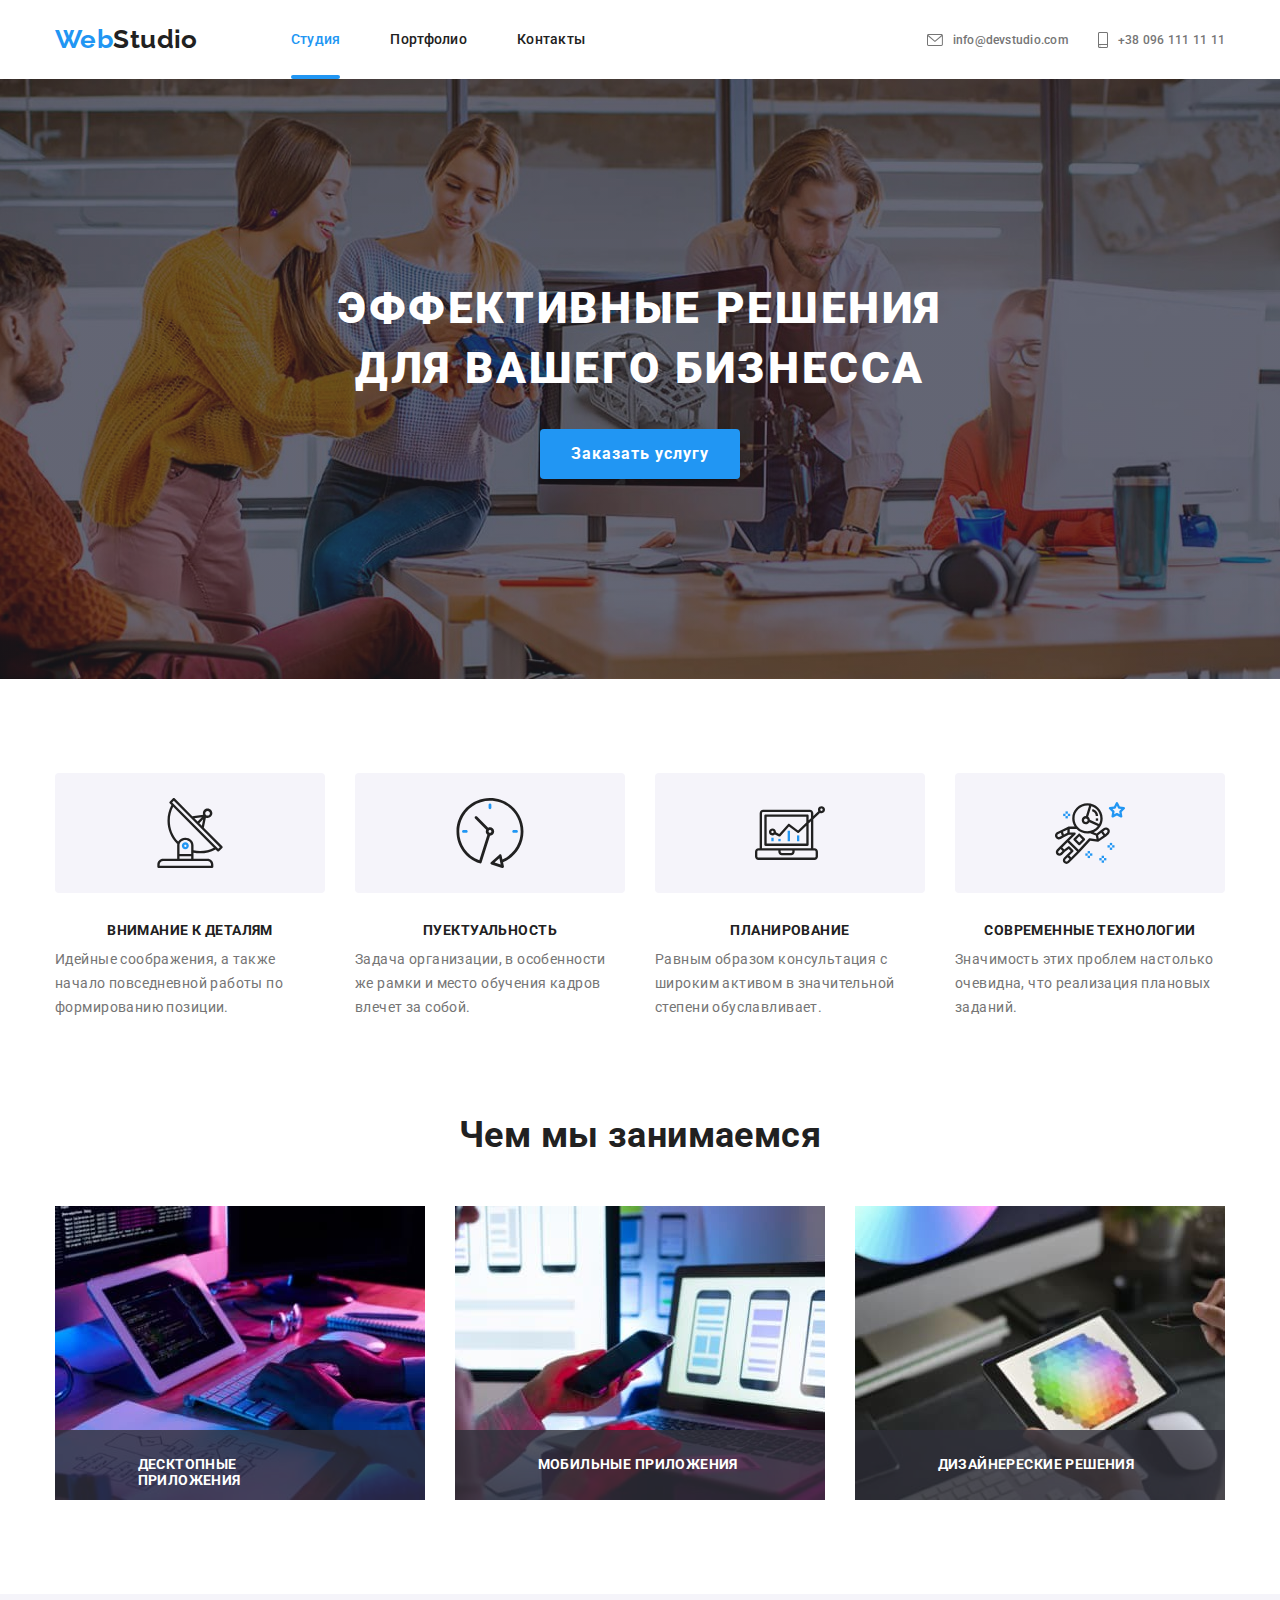
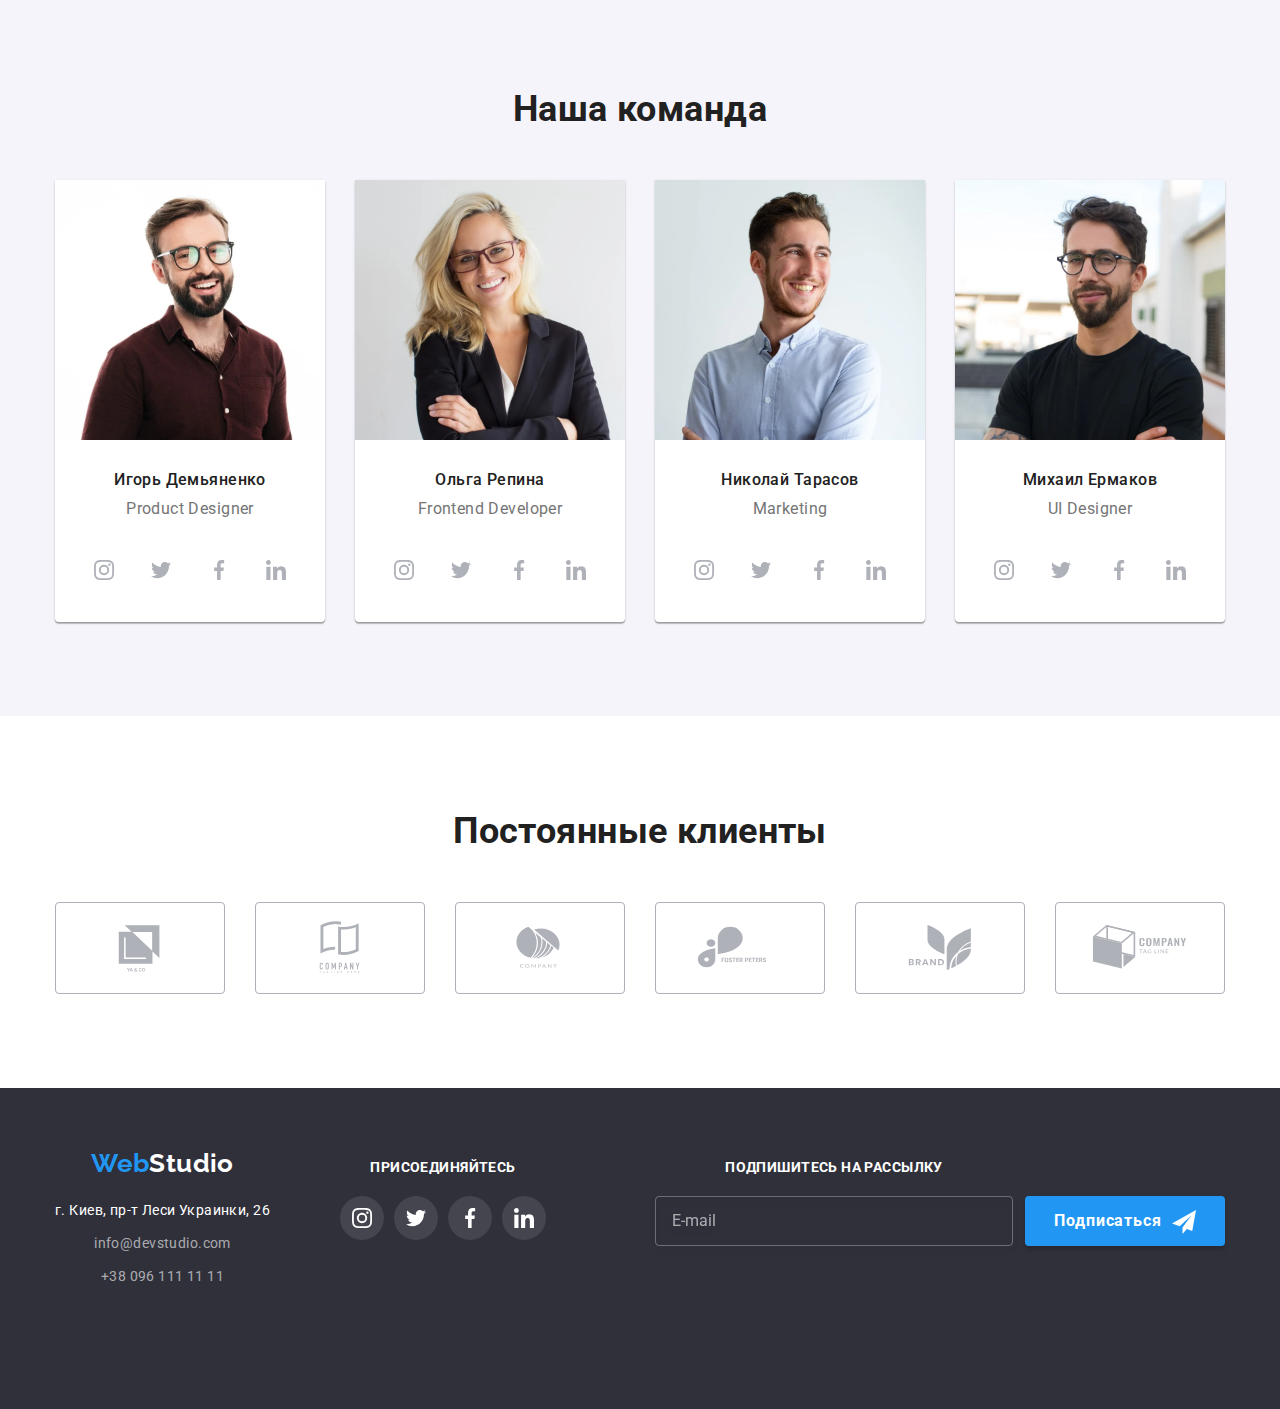
==== index.html @ f1769754 "change footer" ====
<!DOCTYPE html>
<html lang="ru">
<head>
    <meta charset="UTF-8">
    <meta http-equiv="X-UA-Compatible" content="IE=edge">
    <meta name="viewport" content="width=device-width, initial-scale=1.0">
    <title>Домашняя работа №8</title>
    <link rel="preconnect" href="https://fonts.googleapis.com">
    <link rel="preconnect" href="https://fonts.gstatic.com" crossorigin>
    <link href="https://fonts.googleapis.com/css2?family=Raleway:wght@700&family=Roboto:wght@400;500;700;900&display=swap"
        rel="stylesheet">
    <link rel="stylesheet" href="https://cdnjs.cloudflare.com/ajax/libs/modern-normalize/1.1.0/modern-normalize.min.css">
    <link rel="stylesheet" href="./css/main.min.css">
    <!-- <link rel="stylesheet" href="./css/styles.css"> -->
</head>
<body>
    <!--Header-->
<header class="page-header">
    <button type="button" class="button-close page-header_button--close">
        <svg class="button__icon" width="19" height="19">
            <use href="./images/symbol-defs.svg#close"></use>
        </svg>
    </button>
    <button type="button" class="page-header_button--open">
        <svg width="40" height="40">
            <use href="./images/symbol-defs.svg#menu-open"></use>
        </svg>
    </button>
   <div class="container page-header__container">
    <nav class="main-nav">
        <a href="./index.html" class="logo page-header__logo"> <span class="logo__title">Web</span>Studio
        </a>
        <ul class="site-nav">
            <li class="site-nave__item"><a href="./index.html" class="site-nave__link site-nave__link-active">Студия</a></li>
            <li class="site-nave__item"><a href="./portfolio.html" class="site-nave__link">Портфолио</a></li>
            <li class="site-nave__item"><a href="" class="site-nave__link">Контакты</a></li>
        </ul>
    </nav>
    <ul class="site-contacts">
        <li class="site-contacts__item">
            <a href="mailto:info@devstudio.com" class="site-contacts__link">
            <svg class="site-contacts__icon" width="16" height="12">
                <use href="./images/symbol-defs.svg#mail"></use>
            </svg>info@devstudio.com</a></li>
        <li class="site-contacts__item"><a href="tel:+380961111111" class="site-contacts__link">
            <svg class="site-contacts__icon" width="10" height="16">
            <use href="./images/symbol-defs.svg#phone"></use>
        </svg>+38 096 111 11 11</a></li>
    </ul>
   </div>  
</header>
<main> 
    <!--Hero-->
    <section class="section-hero">
        <div class="container section-hero__container">
            <h1 class="section-hero__title">ЭФФЕКТИВНЫЕ РЕШЕНИЯ ДЛЯ ВАШЕГО БИЗНЕССА</h1>
            <button type="button" class="modal-button" data-modal-open>Заказать услугу</button>
        </div>
    </section>
    <!--Peculiarities-->
     <section class="section section-peculiarities">
        <div class="container">
            <h2 class="visual-heading">Преймущества</h2>
        <ul class="section-peculiarities__list">
            <li class="section-peculiarities__item">
                <div class="section-peculiarities__icon"><svg width="70" height="70">
                    <use href="./images/symbol-defs.svg#antenna"></use>
                </svg></div>
                <h3 class="section-peculiarities__title">ВНИМАНИЕ К ДЕТАЛЯМ</h3>
                <p class="section-peculiarities__text">Идейные соображения, а также начало повседневной работы по формированию позиции.</p>   
            </li>
            <li class="section-peculiarities__item">
                <div class="section-peculiarities__icon "><svg width="70" height="70">
                    <use href="./images/symbol-defs.svg#clock"></use>
                </svg></div>
                <h3 class="section-peculiarities__title">ПУЕКТУАЛЬНОСТЬ</h3>
                <p class="section-peculiarities__text">Задача организации, в особенности же рамки и место обучения кадров влечет за собой.</p>
            </li>
            <li class="section-peculiarities__item">
                <div class="section-peculiarities__icon "><svg width="70" height="70">
                    <use href="./images/symbol-defs.svg#diagram"></use>
                </svg></div>
                <h3 class="section-peculiarities__title">ПЛАНИРОВАНИЕ</h3>
                <p class="section-peculiarities__text">Равным образом консультация с широким активом в значительной степени обуславливает.</p>
            </li>
            <li class="section-peculiarities__item">
                <div class="section-peculiarities__icon "><svg width="70" height="70">
                    <use href="./images/symbol-defs.svg#astronaut"></use>
                </svg></div>
                <h3 class="section-peculiarities__title">СОВРЕМЕННЫЕ ТЕХНОЛОГИИ</h3>
                <p class="section-peculiarities__text">Значимость этих проблем настолько очевидна, что реализация плановых заданий.</p>
            </li>
        </ul>
        </div>
    </section>
    <!--Work-->
    <section class="section section-work">
        <div class="container">
            <h2 class="section-title">Чем мы занимаемся</h2>
            <ul class="work">
                <li class="work-link">
                <div class="work-action">
                <picture>
                    <source srcset="././images/work/work1/box-1-lg.webp 1x, ././images/work/work1/box-1-lg@2x.webp 2x"
                        media="(max-width: 767px)"
                        type="image/webp">
                    <source srcset="././images/work/work1/box-1-lg.jpg 1x, ././images/work/work1/box-1-lg@2x.jpg 2x"
                    media="(max-width: 767px)">
                    <img src="././images/work/work1/box-1-lg.jpg" alt="Работа на планшете с клавиатурой">
                </picture>
                <p class="work-action__text">Десктопные приложения</p>
                </div>  
                </li>
                <li class="work-link">
                <div class="work-action">
                <picture>
                    <source srcset="././images/work/work2/box-2-lg.webp 1x, ././images/work/work2/box-2-lg@2x.webp 2x"
                        media="(max-width: 767px)"
                        type="image/webp">
                    <source srcset="././images/work/work2/box-2-lg.jpg 1x, ././images/work/work2/box-2-lg@2x.jpg 2x"
                    media="(max-width: 767px)">
                    <img src="././images/work/work2/box-2-lg.jpg" alt="Работа с телефоном">
                </picture>
                <p class="work-action__text">Мобильные приложения</p>
                </div>
                </li>
                <li class="work-link">
                <div class="work-action">
                <picture>
                    <source srcset="././images/work/work3/box-3-lg.webp 1x, ././images/work/work3/box-3-lg@2x.webp 2x"
                        media="(max-width: 767px)"
                        type="image/webp">
                    <source srcset="././images/work/work3/box-3-lg.jpg 1x, ././images/work/work3/box-3-lg@2x.jpg 2x"
                    media="(max-width: 767px)">
                    <img src="././images/work/work3/box-3-lg.jpg" alt="Работа на планшете">
                </picture>
                <p class="work-action__text">Дизайнереские решения</p>
                </div>    
                </li>
            </ul>
        </div>
    </section>
    <!--Team-->
   <section class="section team">
        <div class="container">
            <h2 class="section-title">Наша команда</h2>
        <ul class="team__list">
            <li class="team__item">
                <picture>
                    <source srcset="././images/Team/desctop/Team1desc/team-1.webp 1x, ././images/Team/desctop/Team1desc/team-1@2x.webp 2x"
                        media="(min-width: 1200px)"
                        type="image/webp">
                    <source srcset="././images/Team/desctop/Team1desc/team-1.jpg 1x, ././images/Team/desctop/Team1desc/team-1@2x.jpg 2x"
                    media="(min-width: 1200px)">

                    <source srcset="././images/Team/tablet/Team1tab/team-1.webp 1x, ././images/Team/tablet/Team1tab/team-1@2x.webp 2x"
                        media="(min-width: 768px)"
                        type="image/webp">
                    <source srcset="././images/Team/tablet/Team1tab/team-1.jpg 1x, ././images/Team/tablet/Team1tab/team-1@2x.jpg 2x"
                    media="(min-width: 768px)">

                    <source srcset="././images/Team/mobile/Team1mobile/team-1.webp 1x, ././images/Team/mobile/Team1mobile/team-1@2x.webp 2x"
                        media="(max-width: 767px)"
                        type="image/webp">
                    <source
                    srcset="././images/Team/mobile/Team1mobile/team-1.jpg 1x, ././images/Team/mobile/Team1mobile/team-1@2x.jpg 2x"
                    media="(max-width: 767px)">

                    <img src="././images/Team/mobile/Team1mobile/team-1.jpg" alt="Фото сотрудника">
                </picture>
                    <h3 class="team__name">Игорь Демьяненко</h3>
                    <p class="team__job" lang="en">Product Designer</p>
                    <a href="#" class="team__link">
                        <svg width="20" height="20">
                        <use href="./images/symbol-defs.svg#instagram"></use>
                    </svg>
                    </a>
                    <a href="#" class="team__link">
                        <svg width="20" height="20">
                        <use href="./images/symbol-defs.svg#twitter"></use>
                    </svg>
                    </a>
                    <a href="#" class="team__link">
                        <svg width="20" height="20">
                        <use href="./images/symbol-defs.svg#facebook"></use>
                    </svg>
                    </a>
                    <a href="#" class="team__link">
                        <svg width="20" height="20">
                        <use href="./images/symbol-defs.svg#linkedIn"></use>
                    </svg>
                    </a>   
            </li>
            <li class="team__item">
                <picture>
                    <source srcset="././images/Team/desctop/Team2desc/team-2.webp 1x, ././images/Team/desctop/Team2desc/team-2@2x.webp 2x"
                        media="(min-width: 1200px)"
                        type="image/webp">
                    <source srcset="././images/Team/desctop/Team2desc/team-2.jpg 1x, ././images/Team/desctop/Team2desc/team-2@2x.jpg 2x"
                    media="(min-width: 1200px)">

                    <source srcset="././images/Team/tablet/Team2tab/team-2.webp 1x, ././images/Team/tablet/Team2tab/team-2@2x.webp 2x"
                        media="(min-width: 768px)"
                        type="image/webp">
                    <source srcset="././images/Team/tablet/Team2tab/team-2.jpg 1x, ././images/Team/tablet/Team2tab/team-2@2x.jpg 2x"
                    media="(min-width: 768px)">

                    <source srcset="././images/Team/mobile/Team2mobile/team-2.webp 1x, ././images/Team/mobile/Team2mobile/team-2@2x.webp 2x"
                        media="(max-width: 767px)"
                        type="image/webp">
                    <source
                    srcset="././images/Team/mobile/Team2mobile/team-2.jpg 1x, ././images/Team/mobile/Team2mobile/team-2@2x.jpg 2x"
                    media="(max-width: 767px)">

                    <img src="././images/Team/mobile/Team2mobile/team-2.jpg" alt="Фото сотрудника">
                </picture> 
                    <h3 class="team__name">Ольга Репина</h3>
                    <p class="team__job" lang="en">Frontend Developer</p>
                     <a href="#" class="team__link">
                        <svg width="20" height="20">
                        <use href="./images/symbol-defs.svg#instagram"></use>
                    </svg>
                    </a>
                    <a href="#" class="team__link">
                        <svg width="20" height="20">
                        <use href="./images/symbol-defs.svg#twitter"></use>
                    </svg>
                    </a>
                    <a href="#" class="team__link">
                        <svg width="20" height="20">
                        <use href="./images/symbol-defs.svg#facebook"></use>
                    </svg>
                    </a>
                    <a href="#" class="team__link">
                        <svg width="20" height="20">
                        <use href="./images/symbol-defs.svg#linkedIn"></use>
                    </svg>
                    </a>  
            </li>
            <li class="team__item">
                <picture>
                    <source srcset="././images/Team/desctop/Team3desc/team-3.webp 1x, ././images/Team/desctop/Team3desc/team-3@2x.webp 2x"
                        media="(min-width: 1200px)"
                        type="image/webp">
                    <source srcset="././images/Team/desctop/Team3desc/team-3.jpg 1x, ././images/Team/desctop/Team3desc/team-3@2x.jpg 2x"
                    media="(min-width: 1200px)">

                    <source srcset="././images/Team/tablet/Team3tab/team-3.webp 1x, ././images/Team/tablet/Team3tab/team-3@2x.webp 2x"
                        media="(min-width: 768px)"
                        type="image/webp">
                    <source srcset="././images/Team/tablet/Team3tab/team-3.jpg 1x, ././images/Team/tablet/Team3tab/team-3@2x.jpg 2x"
                    media="(min-width: 768px)">

                    <source srcset="././images/Team/mobile/Team3mobile/team-3.webp 1x, ././images/Team/mobile/Team3mobile/team-3@2x.webp 2x"
                        media="(max-width: 767px)"
                        type="image/webp">
                    <source
                    srcset="././images/Team/mobile/Team3mobile/team-3.jpg 1x, ././images/Team/mobile/Team3mobile/team-3@2x.jpg 2x"
                    media="(max-width: 767px)">

                    <img src="././images/Team/mobile/Team3mobile/team-3.jpg" alt="Фото сотрудника">
                </picture>
                <h3 class="team__name">Николай Тарасов</h3>
                    <p class="team__job" lang="en">Marketing</p>
                    <a href="#" class="team__link">
                        <svg width="20" height="20">
                            <use href="./images/symbol-defs.svg#instagram"></use>
                        </svg>
                    </a>
                    <a href="#" class="team__link">
                        <svg width="20" height="20">
                            <use href="./images/symbol-defs.svg#twitter"></use>
                        </svg>
                    </a>
                    <a href="#" class="team__link">
                        <svg width="20" height="20">
                            <use href="./images/symbol-defs.svg#facebook"></use>
                        </svg>
                    </a>
                    <a href="#" class="team__link">
                        <svg width="20" height="20">
                            <use href="./images/symbol-defs.svg#linkedIn"></use>
                        </svg>
                    </a>
            </li>
            <li class="team__item">
                <picture>
                    <source srcset="././images/Team/desctop/Team4desc/team-4.webp 1x, ././images/Team/desctop/Team4desc/team-4@2x.webp 2x"
                        media="(min-width: 1200px)"
                        type="image/webp">
                    <source srcset="././images/Team/desctop/Team4desc/team-4.jpg 1x, ././images/Team/desctop/Team4desc/team-4@2x.jpg 2x"
                    media="(min-width: 1200px)">

                    <source srcset="././images/Team/tablet/Team4tab/team-4.webp 1x, ././images/Team/tablet/Team4tab/team-4@2x.webp 2x"
                        media="(min-width: 768px)"
                        type="image/webp">
                    <source srcset="././images/Team/tablet/Team4tab/team-4.jpg 1x, ././images/Team/tablet/Team4tab/team-4@2x.jpg 2x"
                    media="(min-width: 768px)">

                    <source srcset="././images/Team/mobile/Team4mobile/team-4.webp 1x, ././images/Team/mobile/Team4mobile/team-4@2x.webp 2x"
                        media="(max-width: 767px)"
                        type="image/webp">
                    <source
                    srcset="././images/Team/mobile/Team4mobile/team-4.jpg 1x, ././images/Team/mobile/Team4mobile/team-4@2x.jpg 2x"
                    media="(max-width: 767px)">

                    <img src="././images/Team/mobile/Team4mobile/team-4.jpg" alt="Фото сотрудника">
                </picture>
                <h3 class="team__name">Михаил Ермаков</h3>
                    <p class="team__job" lang="en">UI Designer</p>
                <a href="#" class="team__link">
                    <svg width="20" height="20">
                        <use href="./images/symbol-defs.svg#instagram"></use>
                    </svg>
                </a>
                <a href="#" class="team__link">
                    <svg width="20" height="20">
                        <use href="./images/symbol-defs.svg#twitter"></use>
                    </svg>
                </a>
                <a href="#" class="team__link">
                    <svg width="20" height="20">
                        <use href="./images/symbol-defs.svg#facebook"></use>
                    </svg>
                </a>
                <a href="#" class="team__link">
                    <svg width="20" height="20">
                        <use href="./images/symbol-defs.svg#linkedIn"></use>
                    </svg>
                </a>
            </li>
        </ul>
        </div>
    </section>
    <!-- Clients -->
    <section class="section">
        <div class="container">
            <h2 class="section-title">Постоянные клиенты</h2>
            <ul class="clients">
                <li class="clients__list">
                    <a href="#" class="clients__link">
                        <svg width="106" height="60">
                            <use href="./images/symbol-defs.svg#company1"></use>
                        </svg>
                    </a>
                </li>
                <li class="clients__list">
                    <a href="#" class="clients__link">
                        <svg width="106" height="60">
                            <use href="./images/symbol-defs.svg#company2"></use>
                        </svg>
                    </a>
                </li>
                <li class="clients__list">
                    <a href="#" class="clients__link">
                        <svg width="106" height="60">
                            <use href="./images/symbol-defs.svg#company3"></use>
                        </svg>
                    </a>
                </li>
                <li class="clients__list">
                    <a href="#" class="clients__link">
                        <svg width="106" height="60">
                            <use href="./images/symbol-defs.svg#company4"></use>
                        </svg>
                    </a>
                </li>
                <li class="clients__list">
                    <a href="#" class="clients__link">
                        <svg width="106" height="60">
                            <use href="./images/symbol-defs.svg#company5"></use>
                        </svg>
                    </a>
                </li>
                <li class="clients__list">
                    <a href="#" class="clients__link">
                        <svg width="106" height="60">
                            <use href="./images/symbol-defs.svg#company6"></use>
                        </svg>
                    </a>
                </li>
            </ul>
        </div>
    </section>
</main>
<!--Footer-->
<footer class="footer">
   <div class="container">
    <div class="footer-container">
        <div class="information">
        <a href="./index.html" class="logo footer-logo"><span class="logo__title">Web</span>Studio
        </a>
        <address class="footer-adress">
            <ul>
                <li class="footer-adress__item"><a href="https://goo.gl/maps/piqngm7oDQpEDh6u6" class="footer-adress__map" target="_blank"
                        rel="noopener nofollow noreferrer">г. Киев, пр-т Леси Украинки, 26</a></li>
                <li class="footer-adress__item"><a href="mailto:info@devstudio.com" class="footer-adress__link">info@devstudio.com</a></li>
                <li class="footer-adress__item"><a href="tel:+380961111111" class="footer-adress__link">+38 096 111 11 11</a></li>
            </ul>
        </address>
    </div>
        <div class="footer-social">
        <h3 class="footer-social__title">присоединяйтесь</h3>
        <ul class="footer-social__list">
            <li class="footer-social__item">
                <a href="#" class="footer-social__link">
                    <svg width="20" height="20">
                        <use href="./images/symbol-defs.svg#instagram"></use>
                    </svg>
                </a>
            </li>
            <li class="footer-social__item">
                <a href="#" class="footer-social__link">
                    <svg width="20" height="20">
                        <use href="./images/symbol-defs.svg#twitter"></use>
                    </svg>
                </a>
            </li>
            <li class="footer-social__item">
                <a href="#" class="footer-social__link">
                    <svg width="20" height="20">
                        <use href="./images/symbol-defs.svg#facebook"></use>
                    </svg>
                </a>
            </li>
            <li class="footer-social__item">
                <a href="#" class="footer-social__link">
                    <svg width="20" height="20">
                        <use href="./images/symbol-defs.svg#linkedIn"></use>
                    </svg>
                </a>
            </li>
        </ul>
    </div>
    </div>
        <form class="form-container__footer">
            <div class="form-field">
                <label for="mail" class="footer-social__title">Подпишитесь на рассылку</label>
                <input type="email" class="form-field__input" name="mail" id="mail" placeholder="E-mail">
            </div>
            <button type="submit" class="modal-button">Подписаться<svg class="modal-button__icon" width="24" height="24">
                    <use href="./images/symbol-defs.svg#icon-send"></use>
                </svg>
            </button>
        </form>
    </div>
</footer>
<!--Modal window-->
<div class="backdrop is-hidden" data-modal>
    <div class="modal">
        <button type="button" class="button-close" data-modal-close>
            <svg class="button__icon" width="11" heigth="11">
                <use href="./images/symbol-defs.svg#close"></use>
            </svg>
        </button>
        <h2 class="modal__title">Оставьте свои данные, мы вам перезвоним</h2>
        <form class="form">
            <div class="form-modal">
                <label class="form-modal__label" for="name">Имя</label>
                <input class="form-modal__input" type="text" name="name" id="name">
                <span class="form-modal__icon">
                    <svg width="18" height="18">
                        <use href="./images/symbol-defs.svg#person-black"></use>
                    </svg>
                </span>
            </div>
            <div class="form-modal">
                <label class="form-modal__label" for="phone">Телефон</label>
                <input class="form-modal__input" type="tel" name="phone" id="phone">
                <span class="form-modal__icon">
                    <svg width="18" height="18">
                        <use href="./images/symbol-defs.svg#phone-black"></use>
                    </svg>
                </span>
            </div>
            <div class="form-modal">
                <label class="form-modal__label" for="email">Почта</label>
                <input class="form-modal__input" type="email" name="mail" id="email">
                <span class="form-modal__icon">
                    <svg width="18" height="18">
                        <use href="./images/symbol-defs.svg#email-black"></use>
                    </svg>
                </span>
            </div>
            <div class="form-modal">
                <label class="form-modal__label" for="comment">Комментарий</label>
                <textarea class="form-modal__textarea" name="comment" id="comment" rows="10" placeholder="Введите текст"></textarea>
            </div>
            <label class="modal-checkbox">
                <input class="modal-checkbox__input" type="checkbox" name="topic">
                <span class="modal-checkbox__icon"></span>
                <span class="modal-checkbox__text">Соглашаюсь с рассылкой и принимаю </span><a href="#" class="modal-checkbox__link">Условия договора</a>
            </label>
            <button type="submit" class="modal-button">Отправить</button>
        </form>
    </div>
</div>
<script src="./js/modal.js"></script>
</body>
</html>
---- css/main.min.css ----
:root{--primary-text-color: #212121;--title-text-color: #757575;--accent-color: #2196f3;--primary-white-color: #ffffff;--background-grey-color: #f5f4fa;--background-spaygrey-color: #2f303a;--icon-grey-color: #afb1b8}.visual-heading{position:absolute;width:1px;height:1px;margin:-1px;border:0;padding:0;white-space:nowrap;clip-path:inset(100%);clip:rect(0 0 0 0);overflow:hidden}img{display:block;max-width:100%;height:auto}body{margin:0;color:var(--primary-text-color);background-color:var(--primary-white-color);font-family:"Roboto",sans-serif;font-size:14px;letter-spacing:.03em}ul{list-style:none;margin:0;padding:0;border:none}.section{padding-top:94px;padding-bottom:94px}.section-title{margin-top:0;margin-bottom:50px;font-size:36px;line-height:1.17;text-align:center}.container{padding-left:15px;padding-right:15px;margin-left:auto;margin-right:auto;max-width:480px}@media screen and (min-width: 768px){.container{max-width:768px}}@media screen and (min-width: 1200px){.container{max-width:1200px}}.logo{font-family:"Raleway",sans-serif;font-weight:700;font-size:26px;line-height:1.19;text-decoration:none}.logo__title{color:var(--accent-color)}.page-header{position:relative;padding:24px 0px}.page-header .page-header_button--close{top:20px;width:40px;height:40px;border:0;transition:all .2s ease-out}@media screen and (min-width: 768px){.page-header .page-header_button--close{display:none}}.page-header_button--open{position:absolute;top:20px;right:10px;display:flex;justify-content:center;align-items:center;width:40px;height:40px;border:0;background-color:rgba(0,0,0,0);padding:0;cursor:pointer;transition:all .2s ease-out}.page-header_button--open:hover,.page-header_button--open:focus{fill:var(--accent-color)}@media screen and (min-width: 768px){.page-header_button--open{display:none}}@media screen and (min-width: 768px){.page-header__container{display:flex;align-items:center}}@media screen and (min-width: 768px){.main-nav{display:flex;align-items:center}}.page-header__logo{color:var(--primary-text-color)}@media screen and (min-width: 768px){.page-header__logo{margin-right:88px}}@media screen and (min-width: 1200px){.page-header__logo{margin-right:93px}}.site-nav{display:none}@media screen and (min-width: 768px){.site-nav{display:flex;column-gap:50px}}.site-nave__link{display:block;position:relative;color:var(--primary-text-color);font-weight:500;line-height:1.1;letter-spacing:.02em;text-decoration:none;transition:all .2s ease-out}.site-nave__link:hover,.site-nave__link:focus{color:var(--accent-color)}.site-nave__link-active{color:var(--accent-color)}.site-nave__link-active::after{position:absolute;content:"";bottom:0;left:0;width:100%;height:4px;background-color:var(--accent-color);border-radius:2px;transform:translateY(32px)}.site-contacts{display:none}@media screen and (min-width: 768px){.site-contacts{display:block;margin-left:auto}}@media screen and (min-width: 1200px){.site-contacts{display:flex}}@media screen and (min-width: 768px){.site-contacts__item:not(:last-child){margin-bottom:10px}}@media screen and (min-width: 1200px){.site-contacts__item:not(:last-child){margin-bottom:0;margin-right:30px}}.site-contacts__link{padding-top:32px;padding-bottom:32px;font-weight:500;letter-spacing:.02em;text-decoration:none;transition:all .2s ease-out;color:var(--title-text-color)}@media screen and (min-width: 768px){.site-contacts__link{font-size:12px;line-height:1.16}}@media screen and (min-width: 1200px){.site-contacts__link{line-height:1.1}}.site-contacts__link:hover,.site-contacts__link:focus{color:var(--accent-color)}.site-contacts__icon{margin-right:10px;vertical-align:middle;fill:currentColor;transition:all .2s ease-out}.modal-button{min-height:50px;min-width:200px;padding:10px 15px;color:var(--primary-white-color);fill:var(--primary-white-color);background-color:var(--accent-color);font-weight:700;font-size:16px;line-height:1.88;letter-spacing:.06em;box-shadow:0px 4px 4px rgba(0,0,0,.15);border-radius:4px;border:0;cursor:pointer;transition:all .2s ease-out}.modal-button:hover,.modal-button:focus{background-color:#188ce8;border-radius:4px}.footer{padding-top:60px;padding-bottom:60px;padding-left:0;padding-right:0;background-color:var(--background-spaygrey-color)}.footer .container{text-align:center}@media screen and (min-width: 1200px){.footer .container{display:flex;align-items:baseline}}@media screen and (min-width: 768px){.footer-container{justify-content:space-evenly;display:flex;align-items:baseline}}.footer-logo{display:block;margin-bottom:20px;color:var(--primary-white-color)}.footer-adress{margin-bottom:60px}.footer-adress__item:not(:last-child){margin-bottom:9px}.footer-adress__map{display:block;margin-bottom:9px;color:var(--primary-white-color);font-style:normal;line-height:1.71;text-decoration:none}.footer-adress__link{display:block;color:rgba(255,255,255,.6);font-style:normal;line-height:1.71;text-decoration:none;transition:all .2s ease-out}.footer-adress__link:hover,.footer-adress__link:focus{color:var(--accent-color)}.footer-social{display:flex;flex-direction:column;margin-bottom:60px}@media screen and (min-width: 768px){.footer-social{margin-bottom:0}}@media screen and (min-width: 1200px){.footer-social{margin-left:70px}}.footer-social__title{margin-top:0;margin-bottom:20px;margin-left:0;margin-right:0;color:var(--primary-white-color);font-weight:700;font-size:14px;line-height:1.14;letter-spacing:.03em;text-transform:uppercase}.footer-social__list{display:flex;justify-content:center}.footer-social__item:not(:last-child){margin-right:10px}.footer-social__link{display:flex;text-decoration:none;width:44px;height:44px;align-items:center;justify-content:center;fill:var(--primary-white-color);background-color:rgba(255,255,255,.1);border-radius:50%;transition:all .2s ease-out}.footer-social__link:hover,.footer-social__link:focus{background-color:var(--accent-color);fill:var(--primary-white-color);border-radius:50%}@media screen and (min-width: 1200px){.form-container__footer{display:flex;align-items:flex-end;margin-left:auto}}.form-field{display:flex;flex-direction:column;margin-bottom:20px}@media screen and (min-width: 1200px){.form-field{margin-bottom:0;margin-right:12px}}.form-field__input{width:450px;height:50px;padding:15px 16px;color:var(--primary-white-color);background-color:rgba(0,0,0,0);border:1px solid rgba(255,255,255,.3);filter:drop-shadow(0px 4px 4px rgba(0, 0, 0, 0.15));border-radius:4px;transition:all .2s ease-out;margin-left:auto;margin-right:auto}@media screen and (max-width: 479px){.form-field__input{width:calc(100vw - 30px)}}@media screen and (min-width: 1200px){.form-field__input{width:358px}}.form-field__input:hover,.form-field__input:focus{outline:none;border:1px solid var(--accent-color);border-radius:4px}.form-field__input::placeholder{font-size:16px;line-height:1.25;color:rgba(255,255,255,.6)}.modal-button__icon{vertical-align:middle;margin-left:10px}.backdrop{position:fixed;top:0;left:0;width:100%;height:100%;background-color:rgba(0,0,0,.2);opacity:1;transition:opacity 250ms cubic-bezier(0.4, 0, 0.2, 1)}.backdrop.is-hidden{opacity:0;pointer-events:none}.backdrop.is-hidden .modal{transform:translate(-50%, -50%) scale(0.9)}.section-hero{max-width:1920px;max-height:600px;background-repeat:no-repeat;background-position:center;background-size:cover;background-color:#c4c4c4;background-image:linear-gradient(rgba(47, 48, 58, 0.4), rgba(47, 48, 58, 0.4)),url("../../images/hero/mobile/bagraund-sm.jpg")}@media(min-device-pixel-ratio: 2),(min-resolution: 192dpi),(min-resolution: 2dppx){.section-hero{background-image:linear-gradient(rgba(47, 48, 58, 0.4), rgba(47, 48, 58, 0.4)),url("../../images/hero/mobile/bagraund-sm@2x.jpg")}}@media screen and (min-width: 768px){.section-hero{background-image:linear-gradient(rgba(47, 48, 58, 0.4), rgba(47, 48, 58, 0.4)),url("../../images/hero/tablet/bagraund-md.jpg")}}@media screen and (min-width: 768px)and (min-device-pixel-ratio: 2),screen and (min-width: 768px)and (min-resolution: 192dpi),screen and (min-width: 768px)and (min-resolution: 2dppx){.section-hero{background-image:linear-gradient(rgba(47, 48, 58, 0.4), rgba(47, 48, 58, 0.4)),url("../../images/hero/tablet/bagraund-md@2x.jpg")}}@media screen and (min-width: 1200px){.section-hero{background-image:linear-gradient(rgba(47, 48, 58, 0.4), rgba(47, 48, 58, 0.4)),url("../../images/hero/desctop/bagraund-lg.jpg")}}@media screen and (min-width: 1200px)and (min-device-pixel-ratio: 2),screen and (min-width: 1200px)and (min-resolution: 192dpi),screen and (min-width: 1200px)and (min-resolution: 2dppx){.section-hero{background-image:linear-gradient(rgba(47, 48, 58, 0.4), rgba(47, 48, 58, 0.4)),url("../../images/hero/desctop/bagraund-lg@2x.jpg")}}.section-hero__container{max-width:480px;padding-top:118px;padding-bottom:118px;text-align:center}@media screen and (min-width: 1200px){.section-hero__container{max-width:693px;padding-top:200px;padding-bottom:200px}}.section-hero__title{margin-top:0;margin-bottom:30px;color:var(--primary-white-color);font-weight:900;font-size:25px;line-height:1.65;letter-spacing:.06em;text-transform:uppercase}@media screen and (min-width: 1200px){.section-hero__title{font-size:44px;line-height:1.36}}.modal{position:relative;top:50%;left:50%;width:450px;min-height:580px;padding:40px;transform:translate(-50%, -50%);background-color:var(--primary-white-color);box-shadow:0px 1px 3px rgba(0,0,0,.12),0px 1px 1px rgba(0,0,0,.14),0px 2px 1px rgba(0,0,0,.2);transition:transform 250ms cubic-bezier(0.4, 0, 0.2, 1);transform:translate(-50%, -50%) scale(1);border-radius:4px;text-align:center}@media screen and (min-width: 1200px){.modal{width:528px}}.button-close{position:absolute;top:10px;right:10px;display:flex;justify-content:center;align-items:center;width:30px;height:30px;border:1px solid rgba(0,0,0,.1);border-radius:50%;background-color:rgba(0,0,0,0);padding:0;cursor:pointer;transition:all .2s ease-out}.button-close:hover,.button-close:focus{fill:var(--accent-color);border:1px solid var(--accent-color)}.modal__title{margin-top:0;margin-bottom:12px;font-size:20px;line-height:1.15;color:var(--primary-text-color)}.form-modal{display:flex;flex-direction:column;position:relative;width:370px;margin-bottom:10px}@media screen and (min-width: 1200px){.form-modal{width:450px}}.form-modal__label{margin-bottom:4px;font-style:normal;font-weight:400;font-size:12px;line-height:1.17;letter-spacing:.01em;text-align:start;color:var(--title-text-color)}.form-modal__input{height:40px;padding-left:42px;border:1px solid rgba(33,33,33,.2);border-radius:4px;transition:all .2s ease-out}.form-modal__input:focus,.form-modal__input:hover{outline:none;border:1px solid var(--accent-color);border-radius:4px}.form-modal__icon{position:absolute;top:50%;left:12px;transition:all .2s ease-out}.form-modal__input:focus~.form-modal__icon,.form-modal__input:hover~.form-modal__icon{fill:var(--accent-color)}.form-modal__textarea{height:120px;resize:none;padding:12px 16px;margin-bottom:20px;border:1px solid rgba(33,33,33,.2);border-radius:4px;transition:all .2s ease-out}.form-modal__textarea:hover,.form-modal__textarea:focus{outline:none;border:1px solid var(--accent-color);border-radius:4px}.form-modal__textarea::placeholder{font-size:14px;line-height:1.14;letter-spacing:.01em;color:rgba(117,117,117,.5)}.modal-checkbox{display:flex;align-items:center;justify-content:center;margin-bottom:30px;margin-right:auto;margin-left:auto;max-width:425px}.modal-checkbox__input{position:absolute;width:1px;height:1px;margin:-1px;border:0;padding:0;white-space:nowrap;clip-path:inset(100%);clip:rect(0 0 0 0);overflow:hidden;margin-right:7px}.modal-checkbox__icon{display:inline-block;width:16px;height:15px;margin-right:7px;border:2px solid var(--primary-text-color);border-radius:2px;cursor:pointer}.modal-checkbox__input:checked+.modal-checkbox__icon{border-color:rgba(0,0,0,0);background-color:var(--accent-color);background-image:url("../images/vector.svg");background-size:contain;background-origin:border-box;background-repeat:no-repeat;transition:all .2s ease-out}.modal-checkbox__text{font-weight:400;font-size:12px;line-height:1.17;margin-right:2px;color:var(--title-text-color);cursor:pointer}@media screen and (min-width: 1200px){.modal-checkbox__text{font-size:14px;line-height:1.7}}.modal-checkbox__link{text-decoration:underline;font-style:normal;font-weight:400;font-size:12px;line-height:1.17;color:var(--accent-color)}@media screen and (min-width: 1200px){.modal-checkbox__link{font-size:14px;line-height:1.7}}.section-peculiarities{padding-bottom:47px}.section-peculiarities__list{display:flex;flex-wrap:wrap;gap:30px}@media screen and (min-width: 768px){.section-peculiarities__item{width:calc((100% - 60px)/2);justify-content:center;align-items:center}}@media screen and (min-width: 1200px){.section-peculiarities__item{width:calc((100% - 90px)/4);justify-content:center;align-items:center}}.section-peculiarities__icon{display:flex;height:120px;align-items:center;justify-content:center;margin-bottom:30px;border-radius:4px;background-color:var(--background-grey-color)}.section-peculiarities__title{margin-top:0;margin-bottom:10px;text-align:center;color:var(--primary-text-color);font-size:14px;line-height:1.1;text-transform:uppercase}.section-peculiarities__text{margin-top:0;margin-bottom:0;color:var(--title-text-color);line-height:1.71}.section-work{padding-top:47px}@media screen and (max-width: 1199px){.section-work{display:none}}.work{display:flex;gap:30px}.work-action{position:relative}.work-action::before{position:absolute;content:"";width:370px;height:70px;bottom:0;left:0;background-color:rgba(47,48,58,.8)}.work-action__text{position:absolute;width:205px;height:16px;left:50%;top:251px;transform:translate(-50%, 0);margin:0;padding:0;font-weight:700;line-height:1.14;text-transform:uppercase;color:var(--primary-white-color)}.team{background-color:var(--background-grey-color)}@media screen and (min-width: 768px){.team__list{display:flex;flex-wrap:wrap;gap:30px}}.team__item{background-color:var(--primary-white-color);box-shadow:0px 1px 3px rgba(0,0,0,.12),0px 1px 1px rgba(0,0,0,.14),0px 2px 1px rgba(0,0,0,.2);text-align:center;border-radius:0px 0px 4px 4px}@media screen and (min-width: 1200px){.team__item{max-width:calc((100% - 90px)/4)}}@media screen and (max-width: 767px){.team__item:not(:last-child){margin-bottom:30px}}.team__name{padding-top:30px;padding-bottom:10px;margin-top:0px;margin-bottom:0px;color:var(--primary-text-color);font-weight:500;font-size:16px;line-height:1.19}.team__job{padding-bottom:30px;margin-top:0;margin-bottom:0;color:var(--title-text-color);font-size:16px;line-height:1.19}.team__link{display:inline-flex;text-decoration:none;width:44px;height:44px;align-items:center;justify-content:center;margin-bottom:30px;fill:var(--icon-grey-color);transition:all .2s ease-out;border-radius:50%}.team__link:not(:last-child){margin-right:10px}.team__link:hover,.team__link:focus{background-color:var(--accent-color);fill:var(--primary-white-color);border-radius:50%;border:0}.clients{display:flex;flex-wrap:wrap;gap:30px;margin:0;padding:0;border:none}.clients__list{width:calc((100% - 30px)/2);height:92px;border:0}@media screen and (min-width: 768px){.clients__list{width:226px}}@media screen and (min-width: 1200px){.clients__list{width:170px}}.clients__link{display:flex;text-decoration:none;width:100%;height:100%;align-items:center;justify-content:center;border:1px solid var(--icon-grey-color);border-radius:4px;fill:var(--icon-grey-color);transition:all .2s ease-out}.clients__link:hover,.clients__link:focus{fill:var(--accent-color);border:1px solid var(--accent-color)}/*# sourceMappingURL=main.min.css.map */
---- css/styles.css ----
основной цвет текста #212121
/* вторичный цвет текста #757575 */
/* основной цвет фона #FFFFFF*/
/* вторичный цвет фона #F5F4FA */
/* акцент #2196F3 */
/* цвет иконок #AFB1B8 */






/* Header */



/* Hero */

/* Modal window */





/* Peculiarities */



/* Work */



/* Team */



/* Clients*/



/* Footer */

/* 

/* styles portfolio */
/* job */
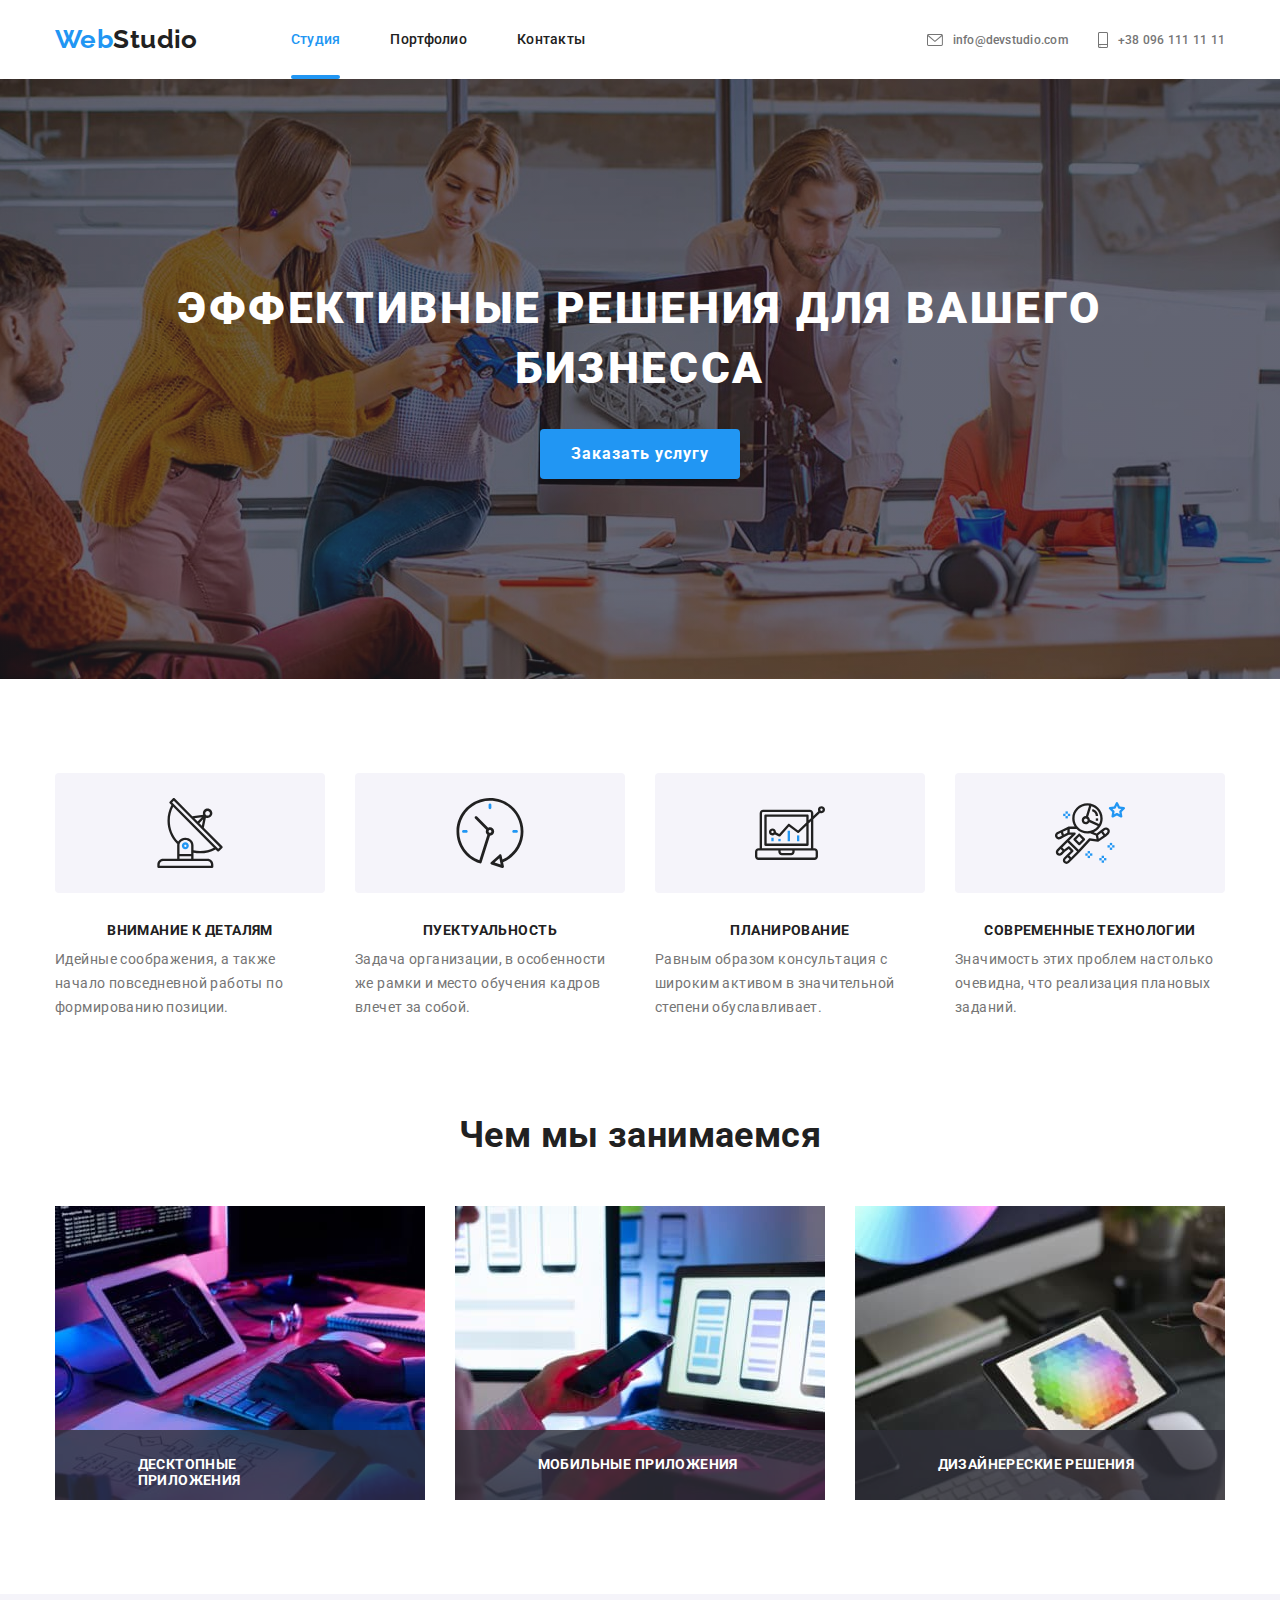
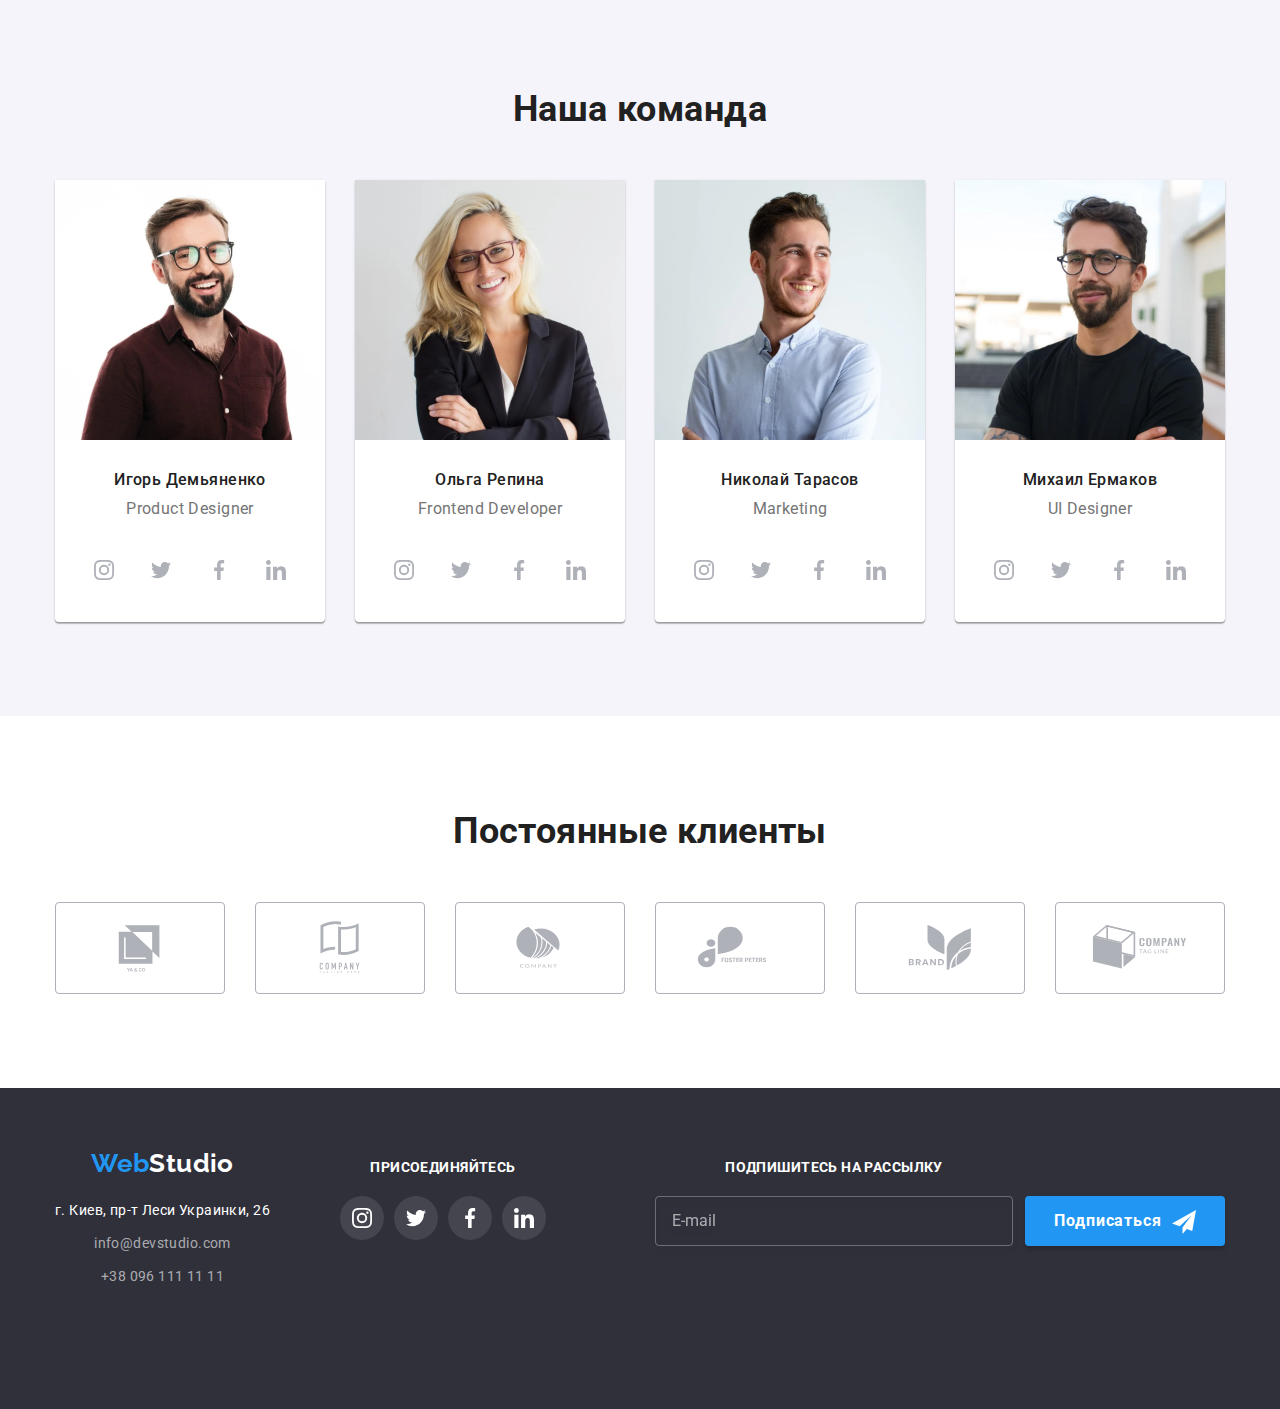
==== commit 96f85ea0: "add mobile-window" ====
--- a/index.html
+++ b/index.html
@@ -16,16 +16,6 @@
 <body>
     <!--Header-->
 <header class="page-header">
-    <button type="button" class="button-close page-header_button--close">
-        <svg class="button__icon" width="19" height="19">
-            <use href="./images/symbol-defs.svg#close"></use>
-        </svg>
-    </button>
-    <button type="button" class="page-header_button--open">
-        <svg width="40" height="40">
-            <use href="./images/symbol-defs.svg#menu-open"></use>
-        </svg>
-    </button>
    <div class="container page-header__container">
     <nav class="main-nav">
         <a href="./index.html" class="logo page-header__logo"> <span class="logo__title">Web</span>Studio
@@ -36,6 +26,11 @@
             <li class="site-nave__item"><a href="" class="site-nave__link">Контакты</a></li>
         </ul>
     </nav>
+    <button type="button" class="page-header__button_open" data-menu-open>
+        <svg width="40" height="40">
+            <use href="./images/symbol-defs.svg#menu-open"></use>
+        </svg>
+    </button>
     <ul class="site-contacts">
         <li class="site-contacts__item">
             <a href="mailto:info@devstudio.com" class="site-contacts__link">
@@ -47,7 +42,40 @@
             <use href="./images/symbol-defs.svg#phone"></use>
         </svg>+38 096 111 11 11</a></li>
     </ul>
-   </div>  
+   </div>
+   <div class="mobile-menu" data-menu>
+    <div class="container mobile-menu__container">
+        <button type="button" class="mobile-button__icon--close" data-menu-close>
+        <svg class="button__icon" width="19" height="19">
+            <use href="./images/symbol-defs.svg#close"></use>
+        </svg>
+        </button>
+        <ul class="mobile-menu__list_nav">
+            <li class="mobile-menu__item_nav">
+                <a href="./index.html" class="mobile-menu__link_nav mobile-menu__link_nav--active">Студия</a>
+            </li>
+            <li class="mobile-menu__item_nav">
+                <a href="./portfolio.html" class="mobile-menu__link_nav">Портфолио</a>
+            </li>
+            <li class="mobile-menu__item_nav">
+                <a href="" class="mobile-menu__link_nav">Контакты</a>
+            </li>
+        </ul>
+        <ul class="mobile-menu__list_contacts">
+            <li class="mobile-menu__item_contacts">
+                <a href="tel:+380961111111" class="mobile-menu__link_contacts--phone">
+                +38 096 111 11 11</a></li>
+            <li class="mobile-menu__item_contacts"><a href="mailto:info@devstudio.com" class="mobile-menu__link_contacts--mail">
+                info@devstudio.com</a>
+        </ul>
+        <ul class="mobile-menu__list_soc">
+            <li class="mobile-menu__item_soc"><a href="#" class="mobile-menu__link_soc">Instagram</a></li>
+            <li class="mobile-menu__item_soc"><a href="#" class="mobile-menu__link_soc">Twitter</a></li>
+            <li class="mobile-menu__item_soc"><a href="#" class="mobile-menu__link_soc">Facebook</a></li>
+            <li class="mobile-menu__item_soc"><a href="#" class="mobile-menu__link_soc">LinkedIn</a></li>
+        </ul>
+    </div>
+   </div>
 </header>
 <main> 
     <!--Hero-->
@@ -449,7 +477,7 @@
 <div class="backdrop is-hidden" data-modal>
     <div class="modal">
         <button type="button" class="button-close" data-modal-close>
-            <svg class="button__icon" width="11" heigth="11">
+            <svg class="button__icon" width="11" height="11">
                 <use href="./images/symbol-defs.svg#close"></use>
             </svg>
         </button>
@@ -496,5 +524,6 @@
     </div>
 </div>
 <script src="./js/modal.js"></script>
+<script src="./js/mobile-menu.js"></script>
 </body>
 </html>--- a/css/main.min.css
+++ b/css/main.min.css
@@ -1 +1 @@
-:root{--primary-text-color: #212121;--title-text-color: #757575;--accent-color: #2196f3;--primary-white-color: #ffffff;--background-grey-color: #f5f4fa;--background-spaygrey-color: #2f303a;--icon-grey-color: #afb1b8}.visual-heading{position:absolute;width:1px;height:1px;margin:-1px;border:0;padding:0;white-space:nowrap;clip-path:inset(100%);clip:rect(0 0 0 0);overflow:hidden}img{display:block;max-width:100%;height:auto}body{margin:0;color:var(--primary-text-color);background-color:var(--primary-white-color);font-family:"Roboto",sans-serif;font-size:14px;letter-spacing:.03em}ul{list-style:none;margin:0;padding:0;border:none}.section{padding-top:94px;padding-bottom:94px}.section-title{margin-top:0;margin-bottom:50px;font-size:36px;line-height:1.17;text-align:center}.container{padding-left:15px;padding-right:15px;margin-left:auto;margin-right:auto;max-width:480px}@media screen and (min-width: 768px){.container{max-width:768px}}@media screen and (min-width: 1200px){.container{max-width:1200px}}.logo{font-family:"Raleway",sans-serif;font-weight:700;font-size:26px;line-height:1.19;text-decoration:none}.logo__title{color:var(--accent-color)}.page-header{position:relative;padding:24px 0px}.page-header .page-header_button--close{top:20px;width:40px;height:40px;border:0;transition:all .2s ease-out}@media screen and (min-width: 768px){.page-header .page-header_button--close{display:none}}.page-header_button--open{position:absolute;top:20px;right:10px;display:flex;justify-content:center;align-items:center;width:40px;height:40px;border:0;background-color:rgba(0,0,0,0);padding:0;cursor:pointer;transition:all .2s ease-out}.page-header_button--open:hover,.page-header_button--open:focus{fill:var(--accent-color)}@media screen and (min-width: 768px){.page-header_button--open{display:none}}@media screen and (min-width: 768px){.page-header__container{display:flex;align-items:center}}@media screen and (min-width: 768px){.main-nav{display:flex;align-items:center}}.page-header__logo{color:var(--primary-text-color)}@media screen and (min-width: 768px){.page-header__logo{margin-right:88px}}@media screen and (min-width: 1200px){.page-header__logo{margin-right:93px}}.site-nav{display:none}@media screen and (min-width: 768px){.site-nav{display:flex;column-gap:50px}}.site-nave__link{display:block;position:relative;color:var(--primary-text-color);font-weight:500;line-height:1.1;letter-spacing:.02em;text-decoration:none;transition:all .2s ease-out}.site-nave__link:hover,.site-nave__link:focus{color:var(--accent-color)}.site-nave__link-active{color:var(--accent-color)}.site-nave__link-active::after{position:absolute;content:"";bottom:0;left:0;width:100%;height:4px;background-color:var(--accent-color);border-radius:2px;transform:translateY(32px)}.site-contacts{display:none}@media screen and (min-width: 768px){.site-contacts{display:block;margin-left:auto}}@media screen and (min-width: 1200px){.site-contacts{display:flex}}@media screen and (min-width: 768px){.site-contacts__item:not(:last-child){margin-bottom:10px}}@media screen and (min-width: 1200px){.site-contacts__item:not(:last-child){margin-bottom:0;margin-right:30px}}.site-contacts__link{padding-top:32px;padding-bottom:32px;font-weight:500;letter-spacing:.02em;text-decoration:none;transition:all .2s ease-out;color:var(--title-text-color)}@media screen and (min-width: 768px){.site-contacts__link{font-size:12px;line-height:1.16}}@media screen and (min-width: 1200px){.site-contacts__link{line-height:1.1}}.site-contacts__link:hover,.site-contacts__link:focus{color:var(--accent-color)}.site-contacts__icon{margin-right:10px;vertical-align:middle;fill:currentColor;transition:all .2s ease-out}.modal-button{min-height:50px;min-width:200px;padding:10px 15px;color:var(--primary-white-color);fill:var(--primary-white-color);background-color:var(--accent-color);font-weight:700;font-size:16px;line-height:1.88;letter-spacing:.06em;box-shadow:0px 4px 4px rgba(0,0,0,.15);border-radius:4px;border:0;cursor:pointer;transition:all .2s ease-out}.modal-button:hover,.modal-button:focus{background-color:#188ce8;border-radius:4px}.footer{padding-top:60px;padding-bottom:60px;padding-left:0;padding-right:0;background-color:var(--background-spaygrey-color)}.footer .container{text-align:center}@media screen and (min-width: 1200px){.footer .container{display:flex;align-items:baseline}}@media screen and (min-width: 768px){.footer-container{justify-content:space-evenly;display:flex;align-items:baseline}}.footer-logo{display:block;margin-bottom:20px;color:var(--primary-white-color)}.footer-adress{margin-bottom:60px}.footer-adress__item:not(:last-child){margin-bottom:9px}.footer-adress__map{display:block;margin-bottom:9px;color:var(--primary-white-color);font-style:normal;line-height:1.71;text-decoration:none}.footer-adress__link{display:block;color:rgba(255,255,255,.6);font-style:normal;line-height:1.71;text-decoration:none;transition:all .2s ease-out}.footer-adress__link:hover,.footer-adress__link:focus{color:var(--accent-color)}.footer-social{display:flex;flex-direction:column;margin-bottom:60px}@media screen and (min-width: 768px){.footer-social{margin-bottom:0}}@media screen and (min-width: 1200px){.footer-social{margin-left:70px}}.footer-social__title{margin-top:0;margin-bottom:20px;margin-left:0;margin-right:0;color:var(--primary-white-color);font-weight:700;font-size:14px;line-height:1.14;letter-spacing:.03em;text-transform:uppercase}.footer-social__list{display:flex;justify-content:center}.footer-social__item:not(:last-child){margin-right:10px}.footer-social__link{display:flex;text-decoration:none;width:44px;height:44px;align-items:center;justify-content:center;fill:var(--primary-white-color);background-color:rgba(255,255,255,.1);border-radius:50%;transition:all .2s ease-out}.footer-social__link:hover,.footer-social__link:focus{background-color:var(--accent-color);fill:var(--primary-white-color);border-radius:50%}@media screen and (min-width: 1200px){.form-container__footer{display:flex;align-items:flex-end;margin-left:auto}}.form-field{display:flex;flex-direction:column;margin-bottom:20px}@media screen and (min-width: 1200px){.form-field{margin-bottom:0;margin-right:12px}}.form-field__input{width:450px;height:50px;padding:15px 16px;color:var(--primary-white-color);background-color:rgba(0,0,0,0);border:1px solid rgba(255,255,255,.3);filter:drop-shadow(0px 4px 4px rgba(0, 0, 0, 0.15));border-radius:4px;transition:all .2s ease-out;margin-left:auto;margin-right:auto}@media screen and (max-width: 479px){.form-field__input{width:calc(100vw - 30px)}}@media screen and (min-width: 1200px){.form-field__input{width:358px}}.form-field__input:hover,.form-field__input:focus{outline:none;border:1px solid var(--accent-color);border-radius:4px}.form-field__input::placeholder{font-size:16px;line-height:1.25;color:rgba(255,255,255,.6)}.modal-button__icon{vertical-align:middle;margin-left:10px}.backdrop{position:fixed;top:0;left:0;width:100%;height:100%;background-color:rgba(0,0,0,.2);opacity:1;transition:opacity 250ms cubic-bezier(0.4, 0, 0.2, 1)}.backdrop.is-hidden{opacity:0;pointer-events:none}.backdrop.is-hidden .modal{transform:translate(-50%, -50%) scale(0.9)}.section-hero{max-width:1920px;max-height:600px;background-repeat:no-repeat;background-position:center;background-size:cover;background-color:#c4c4c4;background-image:linear-gradient(rgba(47, 48, 58, 0.4), rgba(47, 48, 58, 0.4)),url("../../images/hero/mobile/bagraund-sm.jpg")}@media(min-device-pixel-ratio: 2),(min-resolution: 192dpi),(min-resolution: 2dppx){.section-hero{background-image:linear-gradient(rgba(47, 48, 58, 0.4), rgba(47, 48, 58, 0.4)),url("../../images/hero/mobile/bagraund-sm@2x.jpg")}}@media screen and (min-width: 768px){.section-hero{background-image:linear-gradient(rgba(47, 48, 58, 0.4), rgba(47, 48, 58, 0.4)),url("../../images/hero/tablet/bagraund-md.jpg")}}@media screen and (min-width: 768px)and (min-device-pixel-ratio: 2),screen and (min-width: 768px)and (min-resolution: 192dpi),screen and (min-width: 768px)and (min-resolution: 2dppx){.section-hero{background-image:linear-gradient(rgba(47, 48, 58, 0.4), rgba(47, 48, 58, 0.4)),url("../../images/hero/tablet/bagraund-md@2x.jpg")}}@media screen and (min-width: 1200px){.section-hero{background-image:linear-gradient(rgba(47, 48, 58, 0.4), rgba(47, 48, 58, 0.4)),url("../../images/hero/desctop/bagraund-lg.jpg")}}@media screen and (min-width: 1200px)and (min-device-pixel-ratio: 2),screen and (min-width: 1200px)and (min-resolution: 192dpi),screen and (min-width: 1200px)and (min-resolution: 2dppx){.section-hero{background-image:linear-gradient(rgba(47, 48, 58, 0.4), rgba(47, 48, 58, 0.4)),url("../../images/hero/desctop/bagraund-lg@2x.jpg")}}.section-hero__container{max-width:480px;padding-top:118px;padding-bottom:118px;text-align:center}@media screen and (min-width: 1200px){.section-hero__container{max-width:693px;padding-top:200px;padding-bottom:200px}}.section-hero__title{margin-top:0;margin-bottom:30px;color:var(--primary-white-color);font-weight:900;font-size:25px;line-height:1.65;letter-spacing:.06em;text-transform:uppercase}@media screen and (min-width: 1200px){.section-hero__title{font-size:44px;line-height:1.36}}.modal{position:relative;top:50%;left:50%;width:450px;min-height:580px;padding:40px;transform:translate(-50%, -50%);background-color:var(--primary-white-color);box-shadow:0px 1px 3px rgba(0,0,0,.12),0px 1px 1px rgba(0,0,0,.14),0px 2px 1px rgba(0,0,0,.2);transition:transform 250ms cubic-bezier(0.4, 0, 0.2, 1);transform:translate(-50%, -50%) scale(1);border-radius:4px;text-align:center}@media screen and (min-width: 1200px){.modal{width:528px}}.button-close{position:absolute;top:10px;right:10px;display:flex;justify-content:center;align-items:center;width:30px;height:30px;border:1px solid rgba(0,0,0,.1);border-radius:50%;background-color:rgba(0,0,0,0);padding:0;cursor:pointer;transition:all .2s ease-out}.button-close:hover,.button-close:focus{fill:var(--accent-color);border:1px solid var(--accent-color)}.modal__title{margin-top:0;margin-bottom:12px;font-size:20px;line-height:1.15;color:var(--primary-text-color)}.form-modal{display:flex;flex-direction:column;position:relative;width:370px;margin-bottom:10px}@media screen and (min-width: 1200px){.form-modal{width:450px}}.form-modal__label{margin-bottom:4px;font-style:normal;font-weight:400;font-size:12px;line-height:1.17;letter-spacing:.01em;text-align:start;color:var(--title-text-color)}.form-modal__input{height:40px;padding-left:42px;border:1px solid rgba(33,33,33,.2);border-radius:4px;transition:all .2s ease-out}.form-modal__input:focus,.form-modal__input:hover{outline:none;border:1px solid var(--accent-color);border-radius:4px}.form-modal__icon{position:absolute;top:50%;left:12px;transition:all .2s ease-out}.form-modal__input:focus~.form-modal__icon,.form-modal__input:hover~.form-modal__icon{fill:var(--accent-color)}.form-modal__textarea{height:120px;resize:none;padding:12px 16px;margin-bottom:20px;border:1px solid rgba(33,33,33,.2);border-radius:4px;transition:all .2s ease-out}.form-modal__textarea:hover,.form-modal__textarea:focus{outline:none;border:1px solid var(--accent-color);border-radius:4px}.form-modal__textarea::placeholder{font-size:14px;line-height:1.14;letter-spacing:.01em;color:rgba(117,117,117,.5)}.modal-checkbox{display:flex;align-items:center;justify-content:center;margin-bottom:30px;margin-right:auto;margin-left:auto;max-width:425px}.modal-checkbox__input{position:absolute;width:1px;height:1px;margin:-1px;border:0;padding:0;white-space:nowrap;clip-path:inset(100%);clip:rect(0 0 0 0);overflow:hidden;margin-right:7px}.modal-checkbox__icon{display:inline-block;width:16px;height:15px;margin-right:7px;border:2px solid var(--primary-text-color);border-radius:2px;cursor:pointer}.modal-checkbox__input:checked+.modal-checkbox__icon{border-color:rgba(0,0,0,0);background-color:var(--accent-color);background-image:url("../images/vector.svg");background-size:contain;background-origin:border-box;background-repeat:no-repeat;transition:all .2s ease-out}.modal-checkbox__text{font-weight:400;font-size:12px;line-height:1.17;margin-right:2px;color:var(--title-text-color);cursor:pointer}@media screen and (min-width: 1200px){.modal-checkbox__text{font-size:14px;line-height:1.7}}.modal-checkbox__link{text-decoration:underline;font-style:normal;font-weight:400;font-size:12px;line-height:1.17;color:var(--accent-color)}@media screen and (min-width: 1200px){.modal-checkbox__link{font-size:14px;line-height:1.7}}.section-peculiarities{padding-bottom:47px}.section-peculiarities__list{display:flex;flex-wrap:wrap;gap:30px}@media screen and (min-width: 768px){.section-peculiarities__item{width:calc((100% - 60px)/2);justify-content:center;align-items:center}}@media screen and (min-width: 1200px){.section-peculiarities__item{width:calc((100% - 90px)/4);justify-content:center;align-items:center}}.section-peculiarities__icon{display:flex;height:120px;align-items:center;justify-content:center;margin-bottom:30px;border-radius:4px;background-color:var(--background-grey-color)}.section-peculiarities__title{margin-top:0;margin-bottom:10px;text-align:center;color:var(--primary-text-color);font-size:14px;line-height:1.1;text-transform:uppercase}.section-peculiarities__text{margin-top:0;margin-bottom:0;color:var(--title-text-color);line-height:1.71}.section-work{padding-top:47px}@media screen and (max-width: 1199px){.section-work{display:none}}.work{display:flex;gap:30px}.work-action{position:relative}.work-action::before{position:absolute;content:"";width:370px;height:70px;bottom:0;left:0;background-color:rgba(47,48,58,.8)}.work-action__text{position:absolute;width:205px;height:16px;left:50%;top:251px;transform:translate(-50%, 0);margin:0;padding:0;font-weight:700;line-height:1.14;text-transform:uppercase;color:var(--primary-white-color)}.team{background-color:var(--background-grey-color)}@media screen and (min-width: 768px){.team__list{display:flex;flex-wrap:wrap;gap:30px}}.team__item{background-color:var(--primary-white-color);box-shadow:0px 1px 3px rgba(0,0,0,.12),0px 1px 1px rgba(0,0,0,.14),0px 2px 1px rgba(0,0,0,.2);text-align:center;border-radius:0px 0px 4px 4px}@media screen and (min-width: 1200px){.team__item{max-width:calc((100% - 90px)/4)}}@media screen and (max-width: 767px){.team__item:not(:last-child){margin-bottom:30px}}.team__name{padding-top:30px;padding-bottom:10px;margin-top:0px;margin-bottom:0px;color:var(--primary-text-color);font-weight:500;font-size:16px;line-height:1.19}.team__job{padding-bottom:30px;margin-top:0;margin-bottom:0;color:var(--title-text-color);font-size:16px;line-height:1.19}.team__link{display:inline-flex;text-decoration:none;width:44px;height:44px;align-items:center;justify-content:center;margin-bottom:30px;fill:var(--icon-grey-color);transition:all .2s ease-out;border-radius:50%}.team__link:not(:last-child){margin-right:10px}.team__link:hover,.team__link:focus{background-color:var(--accent-color);fill:var(--primary-white-color);border-radius:50%;border:0}.clients{display:flex;flex-wrap:wrap;gap:30px;margin:0;padding:0;border:none}.clients__list{width:calc((100% - 30px)/2);height:92px;border:0}@media screen and (min-width: 768px){.clients__list{width:226px}}@media screen and (min-width: 1200px){.clients__list{width:170px}}.clients__link{display:flex;text-decoration:none;width:100%;height:100%;align-items:center;justify-content:center;border:1px solid var(--icon-grey-color);border-radius:4px;fill:var(--icon-grey-color);transition:all .2s ease-out}.clients__link:hover,.clients__link:focus{fill:var(--accent-color);border:1px solid var(--accent-color)}/*# sourceMappingURL=main.min.css.map */+:root{--primary-text-color: #212121;--title-text-color: #757575;--accent-color: #2196f3;--primary-white-color: #ffffff;--background-grey-color: #f5f4fa;--background-spaygrey-color: #2f303a;--icon-grey-color: #afb1b8}.visual-heading{position:absolute;width:1px;height:1px;margin:-1px;border:0;padding:0;white-space:nowrap;clip-path:inset(100%);clip:rect(0 0 0 0);overflow:hidden}img{display:block;max-width:100%;height:auto}body{margin:0;color:var(--primary-text-color);background-color:var(--primary-white-color);font-family:"Roboto",sans-serif;font-size:14px;letter-spacing:.03em}ul{list-style:none;margin:0;padding:0;border:none}.section{padding-top:94px;padding-bottom:94px}.section-title{margin-top:0;margin-bottom:50px;font-size:36px;line-height:1.17;text-align:center}.container{padding-left:15px;padding-right:15px}@media screen and (min-width: 480px){.container{width:480px;margin-left:auto;margin-right:auto}}@media screen and (min-width: 768px){.container{width:768px}}@media screen and (min-width: 1200px){.container{width:1200px}}.logo{font-family:"Raleway",sans-serif;font-weight:700;font-size:26px;line-height:1.19;text-decoration:none}.logo__title{color:var(--accent-color)}.page-header{position:relative;padding:16px 0px}@media screen and (min-width: 1200px){.page-header{padding:24px 0px}}.page-header__container{display:flex;align-items:center;justify-content:space-between}@media screen and (min-width: 768px){.page-header__container{display:flex}}@media screen and (min-width: 768px){.main-nav{display:flex;align-items:center}}.page-header__logo{color:var(--primary-text-color)}@media screen and (min-width: 768px){.page-header__logo{margin-right:88px}}@media screen and (min-width: 1200px){.page-header__logo{margin-right:93px}}.site-nav{display:none}@media screen and (min-width: 768px){.site-nav{display:flex;column-gap:50px}}.site-nave__link{display:block;position:relative;color:var(--primary-text-color);font-weight:500;line-height:1.1;letter-spacing:.02em;text-decoration:none;transition:all .2s ease-out}.site-nave__link:hover,.site-nave__link:focus{color:var(--accent-color)}.site-nave__link-active{color:var(--accent-color)}.site-nave__link-active::after{position:absolute;content:"";bottom:0;left:0;width:100%;height:4px;background-color:var(--accent-color);border-radius:2px;transform:translateY(30px)}@media screen and (min-width: 1200px){.site-nave__link-active::after{transform:translateY(32px)}}@media screen and (max-width: 767px){.page-header__button_open{top:20px;right:10px;display:flex;justify-content:center;align-items:center;width:40px;height:40px;border:0;background-color:rgba(0,0,0,0);padding:0;cursor:pointer;transition:all .2s ease-out}.page-header__button_open:hover,.page-header__button_open:focus{fill:var(--accent-color)}}@media screen and (min-width: 768px){.page-header__button_open{display:none}}.site-contacts{display:none}@media screen and (min-width: 768px){.site-contacts{display:block;margin-left:auto}}@media screen and (min-width: 1200px){.site-contacts{display:flex}}@media screen and (min-width: 768px){.site-contacts__item:not(:last-child){margin-bottom:10px}}@media screen and (min-width: 1200px){.site-contacts__item:not(:last-child){margin-bottom:0;margin-right:30px}}.site-contacts__link{padding-top:32px;padding-bottom:32px;font-weight:500;letter-spacing:.02em;text-decoration:none;transition:all .2s ease-out;color:var(--title-text-color)}@media screen and (min-width: 768px){.site-contacts__link{font-size:12px;line-height:1.16}}@media screen and (min-width: 1200px){.site-contacts__link{line-height:1.1}}.site-contacts__link:hover,.site-contacts__link:focus{color:var(--accent-color)}.site-contacts__icon{margin-right:10px;vertical-align:middle;fill:currentColor;transition:all .2s ease-out}.modal-button{min-height:50px;min-width:200px;padding:10px 15px;color:var(--primary-white-color);fill:var(--primary-white-color);background-color:var(--accent-color);font-weight:700;font-size:16px;line-height:1.88;letter-spacing:.06em;box-shadow:0px 4px 4px rgba(0,0,0,.15);border-radius:4px;border:0;cursor:pointer;transition:all .2s ease-out}.modal-button:hover,.modal-button:focus{background-color:#188ce8;border-radius:4px}.footer{padding-top:60px;padding-bottom:60px;padding-left:0;padding-right:0;background-color:var(--background-spaygrey-color)}.footer .container{text-align:center}@media screen and (min-width: 1200px){.footer .container{display:flex;align-items:baseline}}@media screen and (min-width: 768px){.footer-container{justify-content:space-evenly;display:flex;align-items:baseline}}.footer-logo{display:block;margin-bottom:20px;color:var(--primary-white-color)}.footer-adress{margin-bottom:60px}.footer-adress__item:not(:last-child){margin-bottom:9px}.footer-adress__map{display:block;margin-bottom:9px;color:var(--primary-white-color);font-style:normal;line-height:1.71;text-decoration:none}.footer-adress__link{display:block;color:rgba(255,255,255,.6);font-style:normal;line-height:1.71;text-decoration:none;transition:all .2s ease-out}.footer-adress__link:hover,.footer-adress__link:focus{color:var(--accent-color)}.footer-social{display:flex;flex-direction:column;margin-bottom:60px}@media screen and (min-width: 768px){.footer-social{margin-bottom:0}}@media screen and (min-width: 1200px){.footer-social{margin-left:70px}}.footer-social__title{margin-top:0;margin-bottom:20px;margin-left:0;margin-right:0;color:var(--primary-white-color);font-weight:700;font-size:14px;line-height:1.14;letter-spacing:.03em;text-transform:uppercase}.footer-social__list{display:flex;justify-content:center}.footer-social__item:not(:last-child){margin-right:10px}.footer-social__link{display:flex;text-decoration:none;width:44px;height:44px;align-items:center;justify-content:center;fill:var(--primary-white-color);background-color:rgba(255,255,255,.1);border-radius:50%;transition:all .2s ease-out}.footer-social__link:hover,.footer-social__link:focus{background-color:var(--accent-color);fill:var(--primary-white-color);border-radius:50%}@media screen and (min-width: 1200px){.form-container__footer{display:flex;align-items:flex-end;margin-left:auto}}.form-field{display:flex;flex-direction:column;margin-bottom:20px}@media screen and (min-width: 1200px){.form-field{margin-bottom:0;margin-right:12px}}.form-field__input{width:450px;height:50px;padding:15px 16px;color:var(--primary-white-color);background-color:rgba(0,0,0,0);border:1px solid rgba(255,255,255,.3);filter:drop-shadow(0px 4px 4px rgba(0, 0, 0, 0.15));border-radius:4px;transition:all .2s ease-out;margin-left:auto;margin-right:auto}@media screen and (max-width: 479px){.form-field__input{width:calc(100vw - 30px)}}@media screen and (min-width: 1200px){.form-field__input{width:358px}}.form-field__input:hover,.form-field__input:focus{outline:none;border:1px solid var(--accent-color);border-radius:4px}.form-field__input::placeholder{font-size:16px;line-height:1.25;color:rgba(255,255,255,.6)}.modal-button__icon{vertical-align:middle;margin-left:10px}.backdrop{position:fixed;top:0;left:0;width:100%;height:100%;background-color:rgba(0,0,0,.2);opacity:1;transition:opacity 250ms cubic-bezier(0.4, 0, 0.2, 1)}.backdrop.is-hidden{opacity:0;pointer-events:none}.backdrop.is-hidden .modal{transform:translate(-50%, -50%) scale(0.9)}@media screen and (max-width: 767px){.mobile-menu{position:fixed;top:0;left:0;width:100%;height:100%;z-index:100;overflow:auto;padding:48px 40px;background-color:var(--primary-white-color);box-shadow:0px 4px 8px rgba(0,0,0,.04),0px 2px 4px rgba(0,0,0,.08),0px 1px 3px rgba(0,0,0,.16);opacity:0;visibility:hidden;pointer-events:none;transition:all .2s ease-out}}@media screen and (min-width: 768px){.mobile-menu{display:none}}@media screen and (max-width: 767px){.is-open{opacity:1;visibility:visible;pointer-events:auto}}@media screen and (max-width: 767px){.mobile-button__icon--close{position:absolute;top:20px;right:15px;width:40px;height:40px;padding:0;background-color:rgba(0,0,0,0);border:0;cursor:pointer;transition:all .2s ease-out}.mobile-button__icon--close:hover,.mobile-button__icon--close:focus{fill:var(--accent-color)}}.mobile-menu__list_nav{margin-bottom:302px}.mobile-menu__item_nav:not(:last-child){margin-bottom:32px}.mobile-menu__link_nav{text-decoration:none;font-weight:500;font-size:40px;line-height:1.18;letter-spacing:.02em;color:var(--primary-text-color)}.mobile-menu__link_nav--active{color:var(--accent-color)}.mobile-menu__list_contacts{margin-bottom:64px}.mobile-menu__item_contacts:not(:last-child){margin-bottom:32px}.mobile-menu__link_contacts--phone{text-decoration:none;font-weight:500;font-size:34px;line-height:1.18;letter-spacing:.02em;color:var(--accent-color)}.mobile-menu__link_contacts--mail{text-decoration:none;font-weight:500;font-size:24px;line-height:1.17;letter-spacing:.02em;color:var(--title-text-color)}.mobile-menu__list_soc{display:flex}.mobile-menu__item_soc:not(:last-child){border-right:1px solid rgba(33,33,33,.2);padding-right:10px}.mobile-menu__item_soc:not(:first-child){padding-left:10px}.mobile-menu__link_soc{text-decoration:none;font-weight:500;font-size:18px;line-height:1.22;letter-spacing:.02em;color:var(--accent-color)}.section-hero{max-width:1920px;max-height:600px;background-repeat:no-repeat;background-position:center;background-size:cover;background-color:#c4c4c4;background-image:linear-gradient(rgba(47, 48, 58, 0.4), rgba(47, 48, 58, 0.4)),url("../../images/hero/mobile/bagraund-sm.jpg")}@media(min-device-pixel-ratio: 2),(min-resolution: 192dpi),(min-resolution: 2dppx){.section-hero{background-image:linear-gradient(rgba(47, 48, 58, 0.4), rgba(47, 48, 58, 0.4)),url("../../images/hero/mobile/bagraund-sm@2x.jpg")}}@media screen and (min-width: 768px){.section-hero{background-image:linear-gradient(rgba(47, 48, 58, 0.4), rgba(47, 48, 58, 0.4)),url("../../images/hero/tablet/bagraund-md.jpg")}}@media screen and (min-width: 768px)and (min-device-pixel-ratio: 2),screen and (min-width: 768px)and (min-resolution: 192dpi),screen and (min-width: 768px)and (min-resolution: 2dppx){.section-hero{background-image:linear-gradient(rgba(47, 48, 58, 0.4), rgba(47, 48, 58, 0.4)),url("../../images/hero/tablet/bagraund-md@2x.jpg")}}@media screen and (min-width: 1200px){.section-hero{background-image:linear-gradient(rgba(47, 48, 58, 0.4), rgba(47, 48, 58, 0.4)),url("../../images/hero/desctop/bagraund-lg.jpg")}}@media screen and (min-width: 1200px)and (min-device-pixel-ratio: 2),screen and (min-width: 1200px)and (min-resolution: 192dpi),screen and (min-width: 1200px)and (min-resolution: 2dppx){.section-hero{background-image:linear-gradient(rgba(47, 48, 58, 0.4), rgba(47, 48, 58, 0.4)),url("../../images/hero/desctop/bagraund-lg@2x.jpg")}}.section-hero__container{padding-top:118px;padding-bottom:118px;text-align:center}@media screen and (min-width: 480px){.section-hero__container{width:480px}}@media screen and (min-width: 768px){.section-hero__container{width:768px}}@media screen and (min-width: 1200px){.section-hero__container{width:1200px;padding-top:200px;padding-bottom:200px}}.section-hero__title{margin-top:0;margin-bottom:30px;color:var(--primary-white-color);font-weight:900;font-size:25px;line-height:1.65;letter-spacing:.06em;text-transform:uppercase}@media screen and (min-width: 1200px){.section-hero__title{font-size:44px;line-height:1.36}}.modal{position:relative;top:50%;left:50%;width:100%;height:100%;max-width:450px;max-height:609px;padding:40px;overflow:auto;transform:translate(-50%, -50%);background-color:var(--primary-white-color);box-shadow:0px 1px 3px rgba(0,0,0,.12),0px 1px 1px rgba(0,0,0,.14),0px 2px 1px rgba(0,0,0,.2);transition:transform 250ms cubic-bezier(0.4, 0, 0.2, 1);transform:translate(-50%, -50%) scale(1);border-radius:4px;text-align:center}@media screen and (min-width: 1200px){.modal{max-width:528px;max-height:580px}}.button-close{position:absolute;top:10px;right:10px;display:flex;justify-content:center;align-items:center;width:30px;height:30px;border:1px solid rgba(0,0,0,.1);border-radius:50%;background-color:rgba(0,0,0,0);padding:0;cursor:pointer;transition:all .2s ease-out}.button-close:hover,.button-close:focus{fill:var(--accent-color)}.modal__title{margin-top:0;margin-bottom:12px;font-size:20px;line-height:1.15;color:var(--primary-text-color)}.form-modal{display:flex;flex-direction:column;position:relative;width:370px;margin-bottom:10px}@media screen and (min-width: 1200px){.form-modal{width:450px}}.form-modal__label{margin-bottom:4px;font-style:normal;font-weight:400;font-size:12px;line-height:1.17;letter-spacing:.01em;text-align:start;color:var(--title-text-color)}.form-modal__input{height:40px;padding-left:42px;border:1px solid rgba(33,33,33,.2);border-radius:4px;transition:all .2s ease-out}.form-modal__input:focus,.form-modal__input:hover{outline:none;border:1px solid var(--accent-color);border-radius:4px}@media screen and (max-width: 479px){.form-modal__input{width:calc(100vw - 80px)}}.form-modal__icon{position:absolute;top:50%;left:12px;transition:all .2s ease-out}.form-modal__input:focus~.form-modal__icon,.form-modal__input:hover~.form-modal__icon{fill:var(--accent-color)}.form-modal__textarea{height:120px;resize:none;padding:12px 16px;margin-bottom:20px;border:1px solid rgba(33,33,33,.2);border-radius:4px;transition:all .2s ease-out}.form-modal__textarea:hover,.form-modal__textarea:focus{outline:none;border:1px solid var(--accent-color);border-radius:4px}.form-modal__textarea::placeholder{font-size:14px;line-height:1.14;letter-spacing:.01em;color:rgba(117,117,117,.5)}@media screen and (max-width: 479px){.form-modal__textarea{width:calc(100vw - 80px)}}.modal-checkbox{display:flex;align-items:center;justify-content:center;margin-bottom:30px;margin-right:auto;margin-left:auto;max-width:425px}.modal-checkbox__input{position:absolute;width:1px;height:1px;margin:-1px;border:0;padding:0;white-space:nowrap;clip-path:inset(100%);clip:rect(0 0 0 0);overflow:hidden;margin-right:7px}.modal-checkbox__icon{display:inline-block;width:16px;height:15px;margin-right:7px;border:2px solid var(--primary-text-color);border-radius:2px;cursor:pointer}.modal-checkbox__input:checked+.modal-checkbox__icon{border-color:rgba(0,0,0,0);background-color:var(--accent-color);background-image:url("../images/vector.svg");background-size:contain;background-origin:border-box;background-repeat:no-repeat;transition:all .2s ease-out}.modal-checkbox__text{font-weight:400;font-size:12px;line-height:1.17;margin-right:2px;color:var(--title-text-color);cursor:pointer}@media screen and (min-width: 1200px){.modal-checkbox__text{font-size:14px;line-height:1.7}}.modal-checkbox__link{text-decoration:underline;font-style:normal;font-weight:400;font-size:12px;line-height:1.17;color:var(--accent-color)}@media screen and (min-width: 1200px){.modal-checkbox__link{font-size:14px;line-height:1.7}}.section-peculiarities{padding-bottom:47px}.section-peculiarities__list{display:flex;flex-wrap:wrap;gap:30px}@media screen and (min-width: 768px){.section-peculiarities__item{width:calc((100% - 60px)/2);justify-content:center;align-items:center}}@media screen and (min-width: 1200px){.section-peculiarities__item{width:calc((100% - 90px)/4);justify-content:center;align-items:center}}.section-peculiarities__icon{display:flex;height:120px;align-items:center;justify-content:center;margin-bottom:30px;border-radius:4px;background-color:var(--background-grey-color)}.section-peculiarities__title{margin-top:0;margin-bottom:10px;text-align:center;color:var(--primary-text-color);font-size:14px;line-height:1.1;text-transform:uppercase}.section-peculiarities__text{margin-top:0;margin-bottom:0;color:var(--title-text-color);line-height:1.71}.section-work{padding-top:47px}@media screen and (max-width: 1199px){.section-work{display:none}}.work{display:flex;gap:30px}.work-action{position:relative}.work-action::before{position:absolute;content:"";width:370px;height:70px;bottom:0;left:0;background-color:rgba(47,48,58,.8)}.work-action__text{position:absolute;width:205px;height:16px;left:50%;top:251px;transform:translate(-50%, 0);margin:0;padding:0;font-weight:700;line-height:1.14;text-transform:uppercase;color:var(--primary-white-color)}.team{background-color:var(--background-grey-color)}@media screen and (min-width: 768px){.team__list{display:flex;flex-wrap:wrap;gap:30px}}.team__item{background-color:var(--primary-white-color);box-shadow:0px 1px 3px rgba(0,0,0,.12),0px 1px 1px rgba(0,0,0,.14),0px 2px 1px rgba(0,0,0,.2);text-align:center;border-radius:0px 0px 4px 4px}@media screen and (min-width: 1200px){.team__item{max-width:calc((100% - 90px)/4)}}@media screen and (max-width: 767px){.team__item:not(:last-child){margin-bottom:30px}}.team__name{padding-top:30px;padding-bottom:10px;margin-top:0px;margin-bottom:0px;color:var(--primary-text-color);font-weight:500;font-size:16px;line-height:1.19}.team__job{padding-bottom:30px;margin-top:0;margin-bottom:0;color:var(--title-text-color);font-size:16px;line-height:1.19}.team__link{display:inline-flex;text-decoration:none;width:44px;height:44px;align-items:center;justify-content:center;margin-bottom:30px;fill:var(--icon-grey-color);transition:all .2s ease-out;border-radius:50%}.team__link:not(:last-child){margin-right:10px}.team__link:hover,.team__link:focus{background-color:var(--accent-color);fill:var(--primary-white-color);border-radius:50%;border:0}.clients{display:flex;flex-wrap:wrap;gap:30px;margin:0;padding:0;border:none}.clients__list{width:calc((100% - 30px)/2);height:92px;border:0}@media screen and (min-width: 768px){.clients__list{width:226px}}@media screen and (min-width: 1200px){.clients__list{width:170px}}.clients__link{display:flex;text-decoration:none;width:100%;height:100%;align-items:center;justify-content:center;border:1px solid var(--icon-grey-color);border-radius:4px;fill:var(--icon-grey-color);transition:all .2s ease-out}.clients__link:hover,.clients__link:focus{fill:var(--accent-color);border:1px solid var(--accent-color)}/*# sourceMappingURL=main.min.css.map */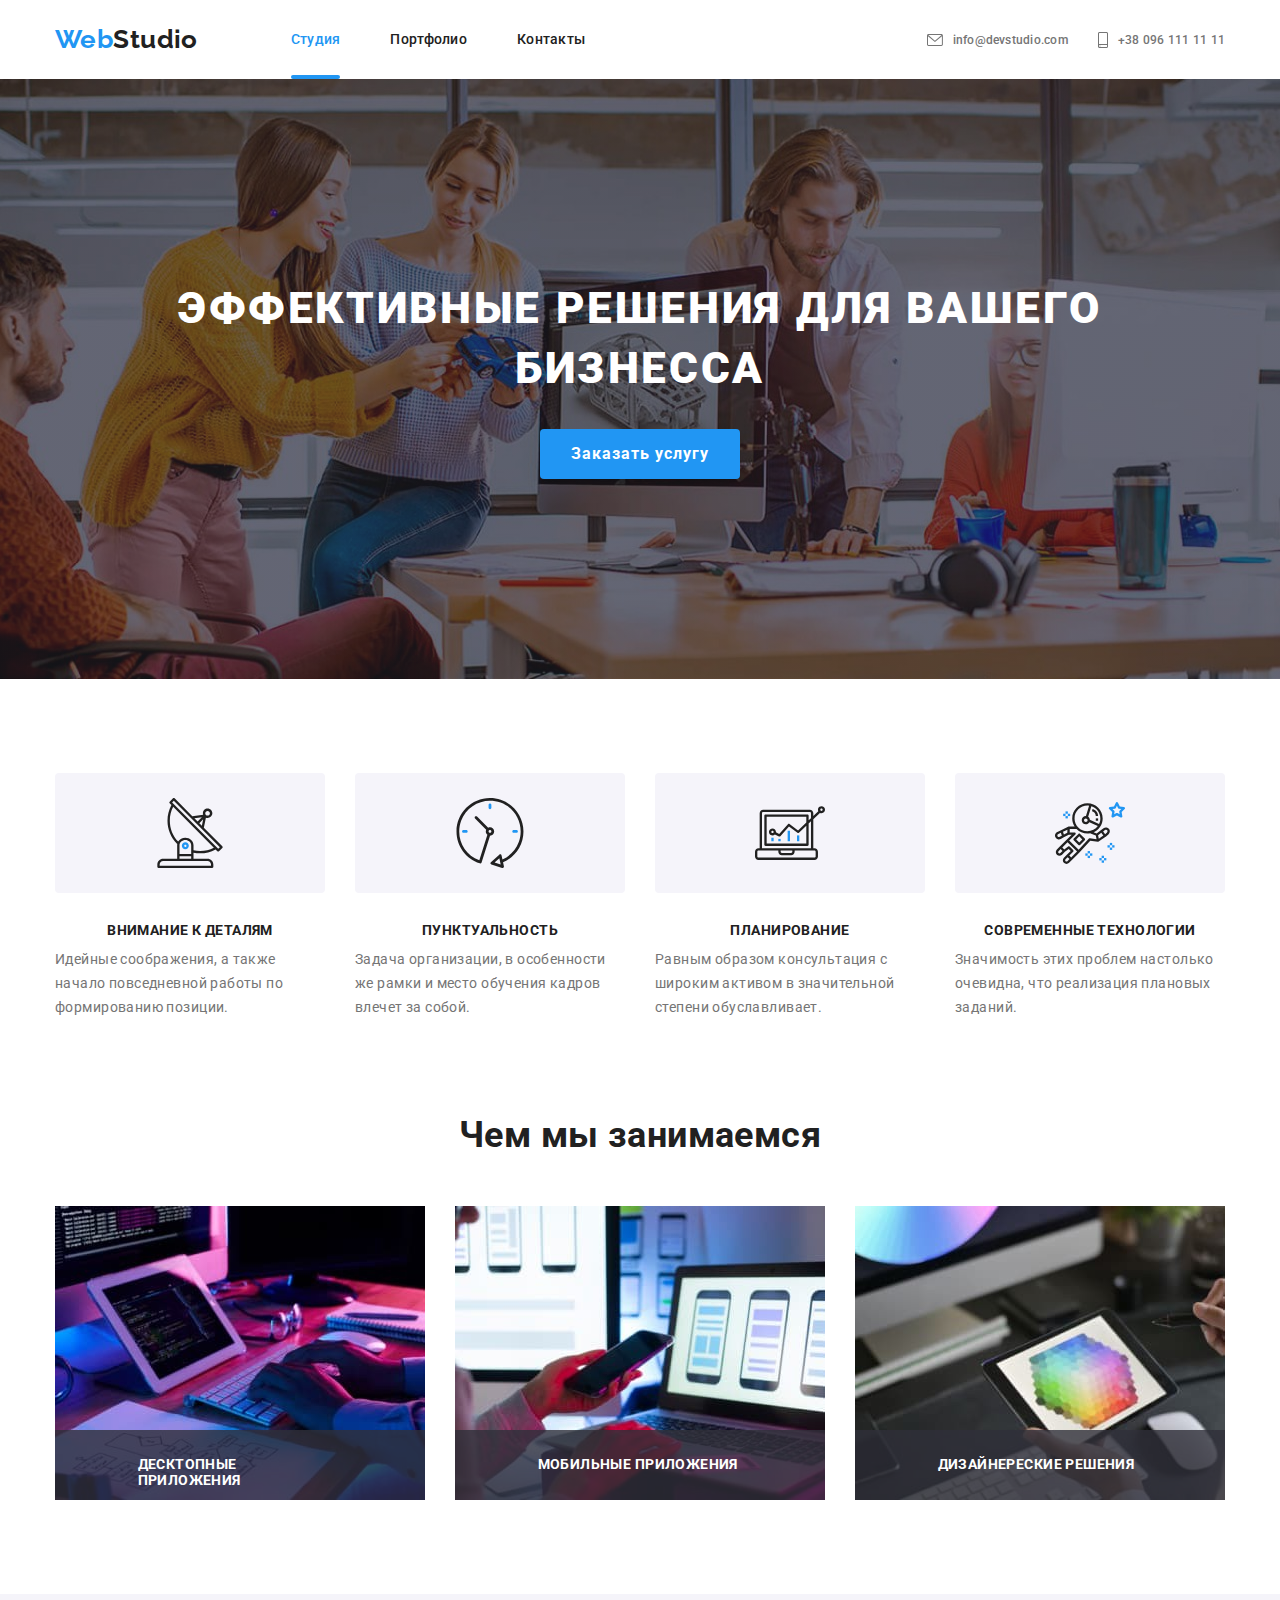
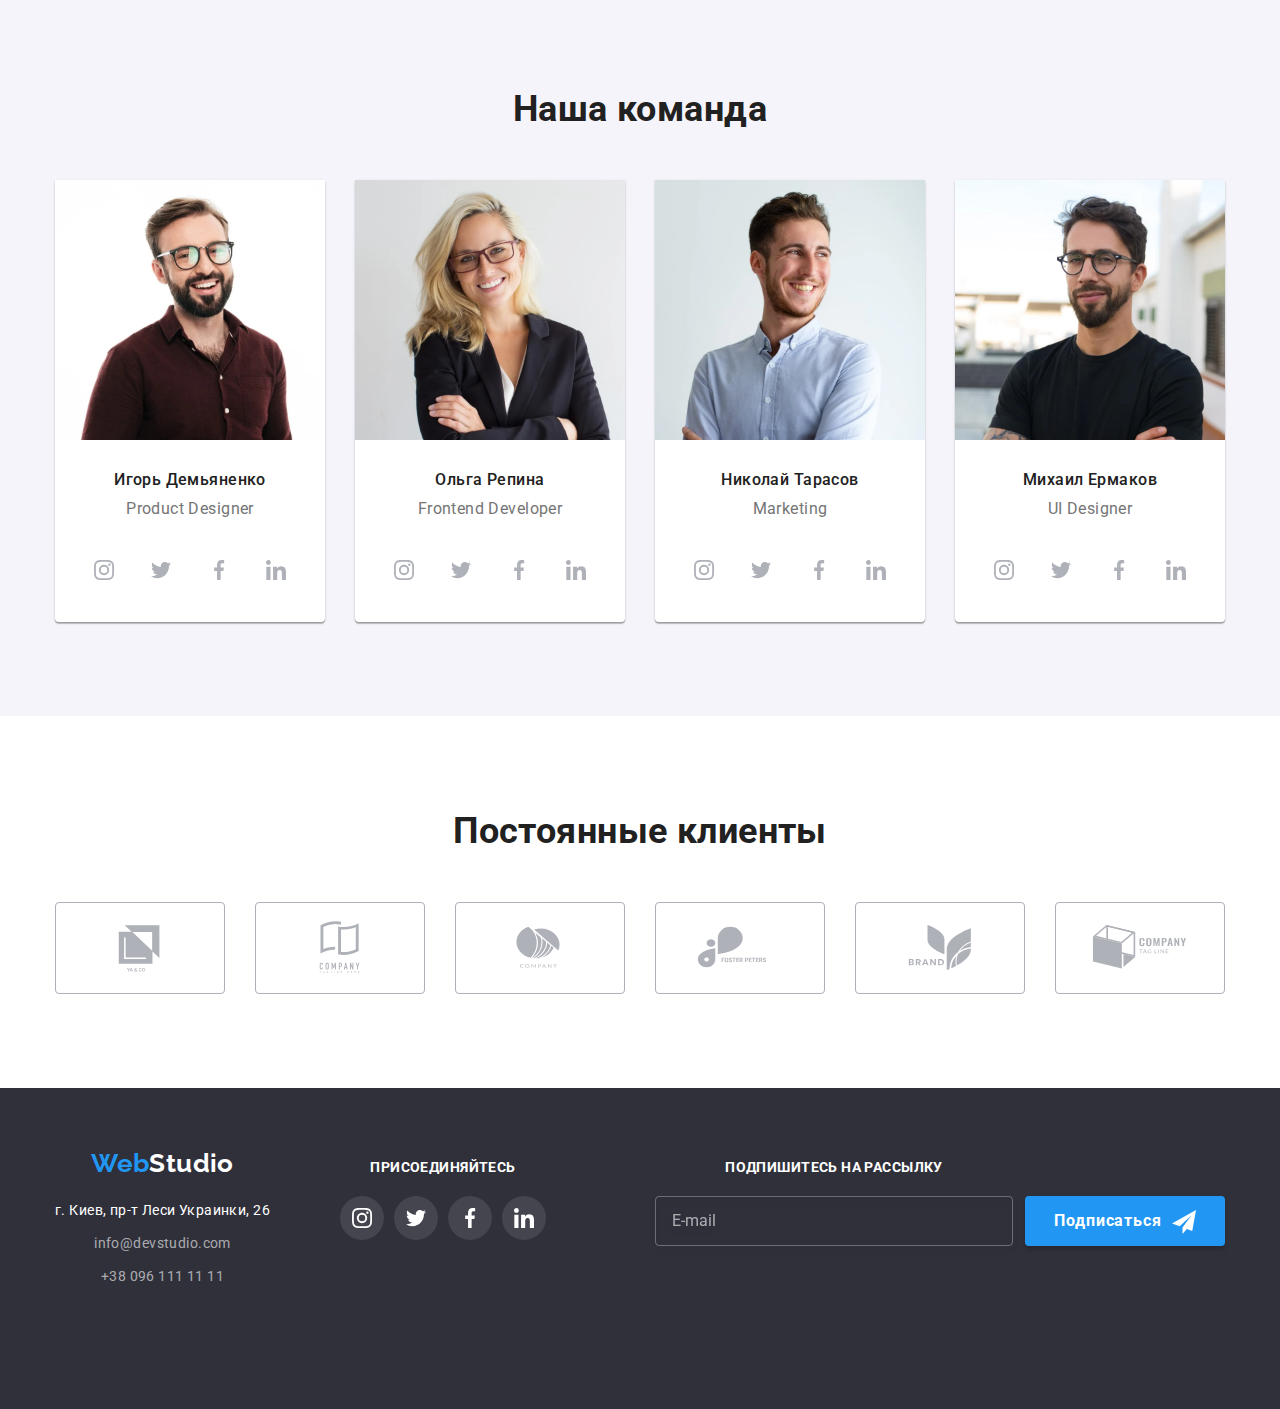
==== commit 38d5d205: "change title" ====
--- a/index.html
+++ b/index.html
@@ -101,7 +101,7 @@
                 <div class="section-peculiarities__icon "><svg width="70" height="70">
                     <use href="./images/symbol-defs.svg#clock"></use>
                 </svg></div>
-                <h3 class="section-peculiarities__title">ПУЕКТУАЛЬНОСТЬ</h3>
+                <h3 class="section-peculiarities__title">ПУНКТУАЛЬНОСТЬ</h3>
                 <p class="section-peculiarities__text">Задача организации, в особенности же рамки и место обучения кадров влечет за собой.</p>
             </li>
             <li class="section-peculiarities__item">
--- a/css/main.min.css
+++ b/css/main.min.css
@@ -1 +1 @@
-:root{--primary-text-color: #212121;--title-text-color: #757575;--accent-color: #2196f3;--primary-white-color: #ffffff;--background-grey-color: #f5f4fa;--background-spaygrey-color: #2f303a;--icon-grey-color: #afb1b8}.visual-heading{position:absolute;width:1px;height:1px;margin:-1px;border:0;padding:0;white-space:nowrap;clip-path:inset(100%);clip:rect(0 0 0 0);overflow:hidden}img{display:block;max-width:100%;height:auto}body{margin:0;color:var(--primary-text-color);background-color:var(--primary-white-color);font-family:"Roboto",sans-serif;font-size:14px;letter-spacing:.03em}ul{list-style:none;margin:0;padding:0;border:none}.section{padding-top:94px;padding-bottom:94px}.section-title{margin-top:0;margin-bottom:50px;font-size:36px;line-height:1.17;text-align:center}.container{padding-left:15px;padding-right:15px}@media screen and (min-width: 480px){.container{width:480px;margin-left:auto;margin-right:auto}}@media screen and (min-width: 768px){.container{width:768px}}@media screen and (min-width: 1200px){.container{width:1200px}}.logo{font-family:"Raleway",sans-serif;font-weight:700;font-size:26px;line-height:1.19;text-decoration:none}.logo__title{color:var(--accent-color)}.page-header{position:relative;padding:16px 0px}@media screen and (min-width: 1200px){.page-header{padding:24px 0px}}.page-header__container{display:flex;align-items:center;justify-content:space-between}@media screen and (min-width: 768px){.page-header__container{display:flex}}@media screen and (min-width: 768px){.main-nav{display:flex;align-items:center}}.page-header__logo{color:var(--primary-text-color)}@media screen and (min-width: 768px){.page-header__logo{margin-right:88px}}@media screen and (min-width: 1200px){.page-header__logo{margin-right:93px}}.site-nav{display:none}@media screen and (min-width: 768px){.site-nav{display:flex;column-gap:50px}}.site-nave__link{display:block;position:relative;color:var(--primary-text-color);font-weight:500;line-height:1.1;letter-spacing:.02em;text-decoration:none;transition:all .2s ease-out}.site-nave__link:hover,.site-nave__link:focus{color:var(--accent-color)}.site-nave__link-active{color:var(--accent-color)}.site-nave__link-active::after{position:absolute;content:"";bottom:0;left:0;width:100%;height:4px;background-color:var(--accent-color);border-radius:2px;transform:translateY(30px)}@media screen and (min-width: 1200px){.site-nave__link-active::after{transform:translateY(32px)}}@media screen and (max-width: 767px){.page-header__button_open{top:20px;right:10px;display:flex;justify-content:center;align-items:center;width:40px;height:40px;border:0;background-color:rgba(0,0,0,0);padding:0;cursor:pointer;transition:all .2s ease-out}.page-header__button_open:hover,.page-header__button_open:focus{fill:var(--accent-color)}}@media screen and (min-width: 768px){.page-header__button_open{display:none}}.site-contacts{display:none}@media screen and (min-width: 768px){.site-contacts{display:block;margin-left:auto}}@media screen and (min-width: 1200px){.site-contacts{display:flex}}@media screen and (min-width: 768px){.site-contacts__item:not(:last-child){margin-bottom:10px}}@media screen and (min-width: 1200px){.site-contacts__item:not(:last-child){margin-bottom:0;margin-right:30px}}.site-contacts__link{padding-top:32px;padding-bottom:32px;font-weight:500;letter-spacing:.02em;text-decoration:none;transition:all .2s ease-out;color:var(--title-text-color)}@media screen and (min-width: 768px){.site-contacts__link{font-size:12px;line-height:1.16}}@media screen and (min-width: 1200px){.site-contacts__link{line-height:1.1}}.site-contacts__link:hover,.site-contacts__link:focus{color:var(--accent-color)}.site-contacts__icon{margin-right:10px;vertical-align:middle;fill:currentColor;transition:all .2s ease-out}.modal-button{min-height:50px;min-width:200px;padding:10px 15px;color:var(--primary-white-color);fill:var(--primary-white-color);background-color:var(--accent-color);font-weight:700;font-size:16px;line-height:1.88;letter-spacing:.06em;box-shadow:0px 4px 4px rgba(0,0,0,.15);border-radius:4px;border:0;cursor:pointer;transition:all .2s ease-out}.modal-button:hover,.modal-button:focus{background-color:#188ce8;border-radius:4px}.footer{padding-top:60px;padding-bottom:60px;padding-left:0;padding-right:0;background-color:var(--background-spaygrey-color)}.footer .container{text-align:center}@media screen and (min-width: 1200px){.footer .container{display:flex;align-items:baseline}}@media screen and (min-width: 768px){.footer-container{justify-content:space-evenly;display:flex;align-items:baseline}}.footer-logo{display:block;margin-bottom:20px;color:var(--primary-white-color)}.footer-adress{margin-bottom:60px}.footer-adress__item:not(:last-child){margin-bottom:9px}.footer-adress__map{display:block;margin-bottom:9px;color:var(--primary-white-color);font-style:normal;line-height:1.71;text-decoration:none}.footer-adress__link{display:block;color:rgba(255,255,255,.6);font-style:normal;line-height:1.71;text-decoration:none;transition:all .2s ease-out}.footer-adress__link:hover,.footer-adress__link:focus{color:var(--accent-color)}.footer-social{display:flex;flex-direction:column;margin-bottom:60px}@media screen and (min-width: 768px){.footer-social{margin-bottom:0}}@media screen and (min-width: 1200px){.footer-social{margin-left:70px}}.footer-social__title{margin-top:0;margin-bottom:20px;margin-left:0;margin-right:0;color:var(--primary-white-color);font-weight:700;font-size:14px;line-height:1.14;letter-spacing:.03em;text-transform:uppercase}.footer-social__list{display:flex;justify-content:center}.footer-social__item:not(:last-child){margin-right:10px}.footer-social__link{display:flex;text-decoration:none;width:44px;height:44px;align-items:center;justify-content:center;fill:var(--primary-white-color);background-color:rgba(255,255,255,.1);border-radius:50%;transition:all .2s ease-out}.footer-social__link:hover,.footer-social__link:focus{background-color:var(--accent-color);fill:var(--primary-white-color);border-radius:50%}@media screen and (min-width: 1200px){.form-container__footer{display:flex;align-items:flex-end;margin-left:auto}}.form-field{display:flex;flex-direction:column;margin-bottom:20px}@media screen and (min-width: 1200px){.form-field{margin-bottom:0;margin-right:12px}}.form-field__input{width:450px;height:50px;padding:15px 16px;color:var(--primary-white-color);background-color:rgba(0,0,0,0);border:1px solid rgba(255,255,255,.3);filter:drop-shadow(0px 4px 4px rgba(0, 0, 0, 0.15));border-radius:4px;transition:all .2s ease-out;margin-left:auto;margin-right:auto}@media screen and (max-width: 479px){.form-field__input{width:calc(100vw - 30px)}}@media screen and (min-width: 1200px){.form-field__input{width:358px}}.form-field__input:hover,.form-field__input:focus{outline:none;border:1px solid var(--accent-color);border-radius:4px}.form-field__input::placeholder{font-size:16px;line-height:1.25;color:rgba(255,255,255,.6)}.modal-button__icon{vertical-align:middle;margin-left:10px}.backdrop{position:fixed;top:0;left:0;width:100%;height:100%;background-color:rgba(0,0,0,.2);opacity:1;transition:opacity 250ms cubic-bezier(0.4, 0, 0.2, 1)}.backdrop.is-hidden{opacity:0;pointer-events:none}.backdrop.is-hidden .modal{transform:translate(-50%, -50%) scale(0.9)}@media screen and (max-width: 767px){.mobile-menu{position:fixed;top:0;left:0;width:100%;height:100%;z-index:100;overflow:auto;padding:48px 40px;background-color:var(--primary-white-color);box-shadow:0px 4px 8px rgba(0,0,0,.04),0px 2px 4px rgba(0,0,0,.08),0px 1px 3px rgba(0,0,0,.16);opacity:0;visibility:hidden;pointer-events:none;transition:all .2s ease-out}}@media screen and (min-width: 768px){.mobile-menu{display:none}}@media screen and (max-width: 767px){.is-open{opacity:1;visibility:visible;pointer-events:auto}}@media screen and (max-width: 767px){.mobile-button__icon--close{position:absolute;top:20px;right:15px;width:40px;height:40px;padding:0;background-color:rgba(0,0,0,0);border:0;cursor:pointer;transition:all .2s ease-out}.mobile-button__icon--close:hover,.mobile-button__icon--close:focus{fill:var(--accent-color)}}.mobile-menu__list_nav{margin-bottom:302px}.mobile-menu__item_nav:not(:last-child){margin-bottom:32px}.mobile-menu__link_nav{text-decoration:none;font-weight:500;font-size:40px;line-height:1.18;letter-spacing:.02em;color:var(--primary-text-color)}.mobile-menu__link_nav--active{color:var(--accent-color)}.mobile-menu__list_contacts{margin-bottom:64px}.mobile-menu__item_contacts:not(:last-child){margin-bottom:32px}.mobile-menu__link_contacts--phone{text-decoration:none;font-weight:500;font-size:34px;line-height:1.18;letter-spacing:.02em;color:var(--accent-color)}.mobile-menu__link_contacts--mail{text-decoration:none;font-weight:500;font-size:24px;line-height:1.17;letter-spacing:.02em;color:var(--title-text-color)}.mobile-menu__list_soc{display:flex}.mobile-menu__item_soc:not(:last-child){border-right:1px solid rgba(33,33,33,.2);padding-right:10px}.mobile-menu__item_soc:not(:first-child){padding-left:10px}.mobile-menu__link_soc{text-decoration:none;font-weight:500;font-size:18px;line-height:1.22;letter-spacing:.02em;color:var(--accent-color)}.section-hero{max-width:1920px;max-height:600px;background-repeat:no-repeat;background-position:center;background-size:cover;background-color:#c4c4c4;background-image:linear-gradient(rgba(47, 48, 58, 0.4), rgba(47, 48, 58, 0.4)),url("../../images/hero/mobile/bagraund-sm.jpg")}@media(min-device-pixel-ratio: 2),(min-resolution: 192dpi),(min-resolution: 2dppx){.section-hero{background-image:linear-gradient(rgba(47, 48, 58, 0.4), rgba(47, 48, 58, 0.4)),url("../../images/hero/mobile/bagraund-sm@2x.jpg")}}@media screen and (min-width: 768px){.section-hero{background-image:linear-gradient(rgba(47, 48, 58, 0.4), rgba(47, 48, 58, 0.4)),url("../../images/hero/tablet/bagraund-md.jpg")}}@media screen and (min-width: 768px)and (min-device-pixel-ratio: 2),screen and (min-width: 768px)and (min-resolution: 192dpi),screen and (min-width: 768px)and (min-resolution: 2dppx){.section-hero{background-image:linear-gradient(rgba(47, 48, 58, 0.4), rgba(47, 48, 58, 0.4)),url("../../images/hero/tablet/bagraund-md@2x.jpg")}}@media screen and (min-width: 1200px){.section-hero{background-image:linear-gradient(rgba(47, 48, 58, 0.4), rgba(47, 48, 58, 0.4)),url("../../images/hero/desctop/bagraund-lg.jpg")}}@media screen and (min-width: 1200px)and (min-device-pixel-ratio: 2),screen and (min-width: 1200px)and (min-resolution: 192dpi),screen and (min-width: 1200px)and (min-resolution: 2dppx){.section-hero{background-image:linear-gradient(rgba(47, 48, 58, 0.4), rgba(47, 48, 58, 0.4)),url("../../images/hero/desctop/bagraund-lg@2x.jpg")}}.section-hero__container{padding-top:118px;padding-bottom:118px;text-align:center}@media screen and (min-width: 480px){.section-hero__container{width:480px}}@media screen and (min-width: 768px){.section-hero__container{width:768px}}@media screen and (min-width: 1200px){.section-hero__container{width:1200px;padding-top:200px;padding-bottom:200px}}.section-hero__title{margin-top:0;margin-bottom:30px;color:var(--primary-white-color);font-weight:900;font-size:25px;line-height:1.65;letter-spacing:.06em;text-transform:uppercase}@media screen and (min-width: 1200px){.section-hero__title{font-size:44px;line-height:1.36}}.modal{position:relative;top:50%;left:50%;width:100%;height:100%;max-width:450px;max-height:609px;padding:40px;overflow:auto;transform:translate(-50%, -50%);background-color:var(--primary-white-color);box-shadow:0px 1px 3px rgba(0,0,0,.12),0px 1px 1px rgba(0,0,0,.14),0px 2px 1px rgba(0,0,0,.2);transition:transform 250ms cubic-bezier(0.4, 0, 0.2, 1);transform:translate(-50%, -50%) scale(1);border-radius:4px;text-align:center}@media screen and (min-width: 1200px){.modal{max-width:528px;max-height:580px}}.button-close{position:absolute;top:10px;right:10px;display:flex;justify-content:center;align-items:center;width:30px;height:30px;border:1px solid rgba(0,0,0,.1);border-radius:50%;background-color:rgba(0,0,0,0);padding:0;cursor:pointer;transition:all .2s ease-out}.button-close:hover,.button-close:focus{fill:var(--accent-color)}.modal__title{margin-top:0;margin-bottom:12px;font-size:20px;line-height:1.15;color:var(--primary-text-color)}.form-modal{display:flex;flex-direction:column;position:relative;width:370px;margin-bottom:10px}@media screen and (min-width: 1200px){.form-modal{width:450px}}.form-modal__label{margin-bottom:4px;font-style:normal;font-weight:400;font-size:12px;line-height:1.17;letter-spacing:.01em;text-align:start;color:var(--title-text-color)}.form-modal__input{height:40px;padding-left:42px;border:1px solid rgba(33,33,33,.2);border-radius:4px;transition:all .2s ease-out}.form-modal__input:focus,.form-modal__input:hover{outline:none;border:1px solid var(--accent-color);border-radius:4px}@media screen and (max-width: 479px){.form-modal__input{width:calc(100vw - 80px)}}.form-modal__icon{position:absolute;top:50%;left:12px;transition:all .2s ease-out}.form-modal__input:focus~.form-modal__icon,.form-modal__input:hover~.form-modal__icon{fill:var(--accent-color)}.form-modal__textarea{height:120px;resize:none;padding:12px 16px;margin-bottom:20px;border:1px solid rgba(33,33,33,.2);border-radius:4px;transition:all .2s ease-out}.form-modal__textarea:hover,.form-modal__textarea:focus{outline:none;border:1px solid var(--accent-color);border-radius:4px}.form-modal__textarea::placeholder{font-size:14px;line-height:1.14;letter-spacing:.01em;color:rgba(117,117,117,.5)}@media screen and (max-width: 479px){.form-modal__textarea{width:calc(100vw - 80px)}}.modal-checkbox{display:flex;align-items:center;justify-content:center;margin-bottom:30px;margin-right:auto;margin-left:auto;max-width:425px}.modal-checkbox__input{position:absolute;width:1px;height:1px;margin:-1px;border:0;padding:0;white-space:nowrap;clip-path:inset(100%);clip:rect(0 0 0 0);overflow:hidden;margin-right:7px}.modal-checkbox__icon{display:inline-block;width:16px;height:15px;margin-right:7px;border:2px solid var(--primary-text-color);border-radius:2px;cursor:pointer}.modal-checkbox__input:checked+.modal-checkbox__icon{border-color:rgba(0,0,0,0);background-color:var(--accent-color);background-image:url("../images/vector.svg");background-size:contain;background-origin:border-box;background-repeat:no-repeat;transition:all .2s ease-out}.modal-checkbox__text{font-weight:400;font-size:12px;line-height:1.17;margin-right:2px;color:var(--title-text-color);cursor:pointer}@media screen and (min-width: 1200px){.modal-checkbox__text{font-size:14px;line-height:1.7}}.modal-checkbox__link{text-decoration:underline;font-style:normal;font-weight:400;font-size:12px;line-height:1.17;color:var(--accent-color)}@media screen and (min-width: 1200px){.modal-checkbox__link{font-size:14px;line-height:1.7}}.section-peculiarities{padding-bottom:47px}.section-peculiarities__list{display:flex;flex-wrap:wrap;gap:30px}@media screen and (min-width: 768px){.section-peculiarities__item{width:calc((100% - 60px)/2);justify-content:center;align-items:center}}@media screen and (min-width: 1200px){.section-peculiarities__item{width:calc((100% - 90px)/4);justify-content:center;align-items:center}}.section-peculiarities__icon{display:flex;height:120px;align-items:center;justify-content:center;margin-bottom:30px;border-radius:4px;background-color:var(--background-grey-color)}.section-peculiarities__title{margin-top:0;margin-bottom:10px;text-align:center;color:var(--primary-text-color);font-size:14px;line-height:1.1;text-transform:uppercase}.section-peculiarities__text{margin-top:0;margin-bottom:0;color:var(--title-text-color);line-height:1.71}.section-work{padding-top:47px}@media screen and (max-width: 1199px){.section-work{display:none}}.work{display:flex;gap:30px}.work-action{position:relative}.work-action::before{position:absolute;content:"";width:370px;height:70px;bottom:0;left:0;background-color:rgba(47,48,58,.8)}.work-action__text{position:absolute;width:205px;height:16px;left:50%;top:251px;transform:translate(-50%, 0);margin:0;padding:0;font-weight:700;line-height:1.14;text-transform:uppercase;color:var(--primary-white-color)}.team{background-color:var(--background-grey-color)}@media screen and (min-width: 768px){.team__list{display:flex;flex-wrap:wrap;gap:30px}}.team__item{background-color:var(--primary-white-color);box-shadow:0px 1px 3px rgba(0,0,0,.12),0px 1px 1px rgba(0,0,0,.14),0px 2px 1px rgba(0,0,0,.2);text-align:center;border-radius:0px 0px 4px 4px}@media screen and (min-width: 1200px){.team__item{max-width:calc((100% - 90px)/4)}}@media screen and (max-width: 767px){.team__item:not(:last-child){margin-bottom:30px}}.team__name{padding-top:30px;padding-bottom:10px;margin-top:0px;margin-bottom:0px;color:var(--primary-text-color);font-weight:500;font-size:16px;line-height:1.19}.team__job{padding-bottom:30px;margin-top:0;margin-bottom:0;color:var(--title-text-color);font-size:16px;line-height:1.19}.team__link{display:inline-flex;text-decoration:none;width:44px;height:44px;align-items:center;justify-content:center;margin-bottom:30px;fill:var(--icon-grey-color);transition:all .2s ease-out;border-radius:50%}.team__link:not(:last-child){margin-right:10px}.team__link:hover,.team__link:focus{background-color:var(--accent-color);fill:var(--primary-white-color);border-radius:50%;border:0}.clients{display:flex;flex-wrap:wrap;gap:30px;margin:0;padding:0;border:none}.clients__list{width:calc((100% - 30px)/2);height:92px;border:0}@media screen and (min-width: 768px){.clients__list{width:226px}}@media screen and (min-width: 1200px){.clients__list{width:170px}}.clients__link{display:flex;text-decoration:none;width:100%;height:100%;align-items:center;justify-content:center;border:1px solid var(--icon-grey-color);border-radius:4px;fill:var(--icon-grey-color);transition:all .2s ease-out}.clients__link:hover,.clients__link:focus{fill:var(--accent-color);border:1px solid var(--accent-color)}/*# sourceMappingURL=main.min.css.map */+:root{--primary-text-color: #212121;--title-text-color: #757575;--accent-color: #2196f3;--primary-white-color: #ffffff;--background-grey-color: #f5f4fa;--background-spaygrey-color: #2f303a;--icon-grey-color: #afb1b8}.visual-heading{position:absolute;width:1px;height:1px;margin:-1px;border:0;padding:0;white-space:nowrap;clip-path:inset(100%);clip:rect(0 0 0 0);overflow:hidden}img{display:block;max-width:100%;height:auto}body{margin:0;color:var(--primary-text-color);background-color:var(--primary-white-color);font-family:"Roboto",sans-serif;font-size:14px;letter-spacing:.03em}ul{list-style:none;margin:0;padding:0;border:none}.section{padding-top:94px;padding-bottom:94px}.section-title{margin-top:0;margin-bottom:50px;font-size:36px;line-height:1.17;text-align:center}.container{padding-left:15px;padding-right:15px}@media screen and (min-width: 480px){.container{width:480px;margin-left:auto;margin-right:auto}}@media screen and (min-width: 768px){.container{width:768px}}@media screen and (min-width: 1200px){.container{width:1200px}}.logo{font-family:"Raleway",sans-serif;font-weight:700;font-size:26px;line-height:1.19;text-decoration:none}.logo__title{color:var(--accent-color)}.page-header{position:relative;padding:16px 0px}@media screen and (min-width: 1200px){.page-header{padding:24px 0px}}.page-header__container{display:flex;align-items:center;justify-content:space-between}@media screen and (min-width: 768px){.page-header__container{display:flex}}@media screen and (min-width: 768px){.main-nav{display:flex;align-items:center}}.page-header__logo{color:var(--primary-text-color)}@media screen and (min-width: 768px){.page-header__logo{margin-right:88px}}@media screen and (min-width: 1200px){.page-header__logo{margin-right:93px}}.site-nav{display:none}@media screen and (min-width: 768px){.site-nav{display:flex;column-gap:50px}}.site-nave__link{display:block;position:relative;color:var(--primary-text-color);font-weight:500;line-height:1.1;letter-spacing:.02em;text-decoration:none;transition:all .2s ease-out}.site-nave__link:hover,.site-nave__link:focus{color:var(--accent-color)}.site-nave__link-active{color:var(--accent-color)}.site-nave__link-active::after{position:absolute;content:"";bottom:0;left:0;width:100%;height:4px;background-color:var(--accent-color);border-radius:2px;transform:translateY(30px)}@media screen and (min-width: 1200px){.site-nave__link-active::after{transform:translateY(32px)}}@media screen and (max-width: 767px){.page-header__button_open{top:20px;right:10px;display:flex;justify-content:center;align-items:center;width:40px;height:40px;border:0;background-color:rgba(0,0,0,0);padding:0;cursor:pointer;transition:all .2s ease-out}.page-header__button_open:hover,.page-header__button_open:focus{fill:var(--accent-color)}}@media screen and (min-width: 768px){.page-header__button_open{display:none}}.site-contacts{display:none}@media screen and (min-width: 768px){.site-contacts{display:block;margin-left:auto}}@media screen and (min-width: 1200px){.site-contacts{display:flex}}@media screen and (min-width: 768px){.site-contacts__item:not(:last-child){margin-bottom:10px}}@media screen and (min-width: 1200px){.site-contacts__item:not(:last-child){margin-bottom:0;margin-right:30px}}.site-contacts__link{padding-top:32px;padding-bottom:32px;font-weight:500;letter-spacing:.02em;text-decoration:none;transition:all .2s ease-out;color:var(--title-text-color)}@media screen and (min-width: 768px){.site-contacts__link{font-size:12px;line-height:1.16}}@media screen and (min-width: 1200px){.site-contacts__link{line-height:1.1}}.site-contacts__link:hover,.site-contacts__link:focus{color:var(--accent-color)}.site-contacts__icon{margin-right:10px;vertical-align:middle;fill:currentColor;transition:all .2s ease-out}.modal-button{min-height:50px;min-width:200px;padding:10px 15px;color:var(--primary-white-color);fill:var(--primary-white-color);background-color:var(--accent-color);font-weight:700;font-size:16px;line-height:1.88;letter-spacing:.06em;box-shadow:0px 4px 4px rgba(0,0,0,.15);border-radius:4px;border:0;cursor:pointer;transition:all .2s ease-out}.modal-button:hover,.modal-button:focus{background-color:#188ce8;border-radius:4px}.footer{padding-top:60px;padding-bottom:60px;padding-left:0;padding-right:0;background-color:var(--background-spaygrey-color)}.footer .container{text-align:center}@media screen and (min-width: 1200px){.footer .container{display:flex;align-items:baseline}}@media screen and (min-width: 768px){.footer-container{justify-content:space-evenly;display:flex;align-items:baseline}}.footer-logo{display:block;margin-bottom:20px;color:var(--primary-white-color)}.footer-adress{margin-bottom:60px}.footer-adress__item:not(:last-child){margin-bottom:9px}.footer-adress__map{display:block;margin-bottom:9px;color:var(--primary-white-color);font-style:normal;line-height:1.71;text-decoration:none}.footer-adress__link{display:block;color:rgba(255,255,255,.6);font-style:normal;line-height:1.71;text-decoration:none;transition:all .2s ease-out}.footer-adress__link:hover,.footer-adress__link:focus{color:var(--accent-color)}.footer-social{display:flex;flex-direction:column;margin-bottom:60px}@media screen and (min-width: 768px){.footer-social{margin-bottom:0}}@media screen and (min-width: 1200px){.footer-social{margin-left:70px}}.footer-social__title{margin-top:0;margin-bottom:20px;margin-left:0;margin-right:0;color:var(--primary-white-color);font-weight:700;font-size:14px;line-height:1.14;letter-spacing:.03em;text-transform:uppercase}.footer-social__list{display:flex;justify-content:center}.footer-social__item:not(:last-child){margin-right:10px}.footer-social__link{display:flex;text-decoration:none;width:44px;height:44px;align-items:center;justify-content:center;fill:var(--primary-white-color);background-color:rgba(255,255,255,.1);border-radius:50%;transition:all .2s ease-out}.footer-social__link:hover,.footer-social__link:focus{background-color:var(--accent-color);fill:var(--primary-white-color);border-radius:50%}@media screen and (min-width: 1200px){.form-container__footer{display:flex;align-items:flex-end;margin-left:auto}}.form-field{display:flex;flex-direction:column;margin-bottom:20px}@media screen and (min-width: 1200px){.form-field{margin-bottom:0;margin-right:12px}}.form-field__input{width:450px;height:50px;padding:15px 16px;color:var(--primary-white-color);background-color:rgba(0,0,0,0);border:1px solid rgba(255,255,255,.3);filter:drop-shadow(0px 4px 4px rgba(0, 0, 0, 0.15));border-radius:4px;transition:all .2s ease-out;margin-left:auto;margin-right:auto}@media screen and (max-width: 479px){.form-field__input{width:calc(100vw - 30px)}}@media screen and (min-width: 1200px){.form-field__input{width:358px}}.form-field__input:hover,.form-field__input:focus{outline:none;border:1px solid var(--accent-color);border-radius:4px}.form-field__input::placeholder{font-size:16px;line-height:1.25;color:rgba(255,255,255,.6)}.modal-button__icon{vertical-align:middle;margin-left:10px}.backdrop{position:fixed;top:0;left:0;width:100%;height:100%;background-color:rgba(0,0,0,.2);opacity:1;transition:opacity 250ms cubic-bezier(0.4, 0, 0.2, 1)}.backdrop.is-hidden{opacity:0;pointer-events:none}.backdrop.is-hidden .modal{transform:translate(-50%, -50%) scale(0.9)}@media screen and (max-width: 767px){.mobile-menu{position:fixed;top:0;left:0;width:100%;height:100%;z-index:100;overflow:auto;padding:48px 40px;background-color:var(--primary-white-color);box-shadow:0px 4px 8px rgba(0,0,0,.04),0px 2px 4px rgba(0,0,0,.08),0px 1px 3px rgba(0,0,0,.16);opacity:0;visibility:hidden;pointer-events:none;transition:all .2s ease-out}}@media screen and (min-width: 768px){.mobile-menu{display:none}}@media screen and (max-width: 767px){.is-open{opacity:1;visibility:visible;pointer-events:auto}}@media screen and (max-width: 767px){.mobile-button__icon--close{position:absolute;top:20px;right:15px;width:40px;height:40px;padding:0;background-color:rgba(0,0,0,0);border:0;cursor:pointer;transition:all .2s ease-out}.mobile-button__icon--close:hover,.mobile-button__icon--close:focus{fill:var(--accent-color)}}.mobile-menu__list_nav{margin-bottom:302px}.mobile-menu__item_nav:not(:last-child){margin-bottom:32px}.mobile-menu__link_nav{text-decoration:none;font-weight:500;font-size:40px;line-height:1.18;letter-spacing:.02em;color:var(--primary-text-color)}.mobile-menu__link_nav--active{color:var(--accent-color)}.mobile-menu__list_contacts{margin-bottom:64px}.mobile-menu__item_contacts:not(:last-child){margin-bottom:32px}.mobile-menu__link_contacts--phone{text-decoration:none;font-weight:500;font-size:34px;line-height:1.18;letter-spacing:.02em;color:var(--accent-color)}.mobile-menu__link_contacts--mail{text-decoration:none;font-weight:500;font-size:24px;line-height:1.17;letter-spacing:.02em;color:var(--title-text-color)}.mobile-menu__list_soc{display:flex}.mobile-menu__item_soc:not(:last-child){border-right:1px solid rgba(33,33,33,.2);padding-right:10px}.mobile-menu__item_soc:not(:first-child){padding-left:10px}.mobile-menu__link_soc{text-decoration:none;font-weight:500;font-size:18px;line-height:1.22;letter-spacing:.02em;color:var(--accent-color)}.section-hero{max-width:1920px;max-height:600px;background-repeat:no-repeat;background-position:center;background-size:cover;background-color:#c4c4c4;background-image:linear-gradient(rgba(47, 48, 58, 0.4), rgba(47, 48, 58, 0.4)),url("../images/hero/mobile/bagraund-sm.jpg")}@media(min-device-pixel-ratio: 2),(min-resolution: 192dpi),(min-resolution: 2dppx){.section-hero{background-image:linear-gradient(rgba(47, 48, 58, 0.4), rgba(47, 48, 58, 0.4)),url("../images/hero/mobile/bagraund-sm@2x.jpg")}}@media screen and (min-width: 768px){.section-hero{background-image:linear-gradient(rgba(47, 48, 58, 0.4), rgba(47, 48, 58, 0.4)),url("../images/hero/tablet/bagraund-md.jpg")}}@media screen and (min-width: 768px)and (min-device-pixel-ratio: 2),screen and (min-width: 768px)and (min-resolution: 192dpi),screen and (min-width: 768px)and (min-resolution: 2dppx){.section-hero{background-image:linear-gradient(rgba(47, 48, 58, 0.4), rgba(47, 48, 58, 0.4)),url("../images/hero/tablet/bagraund-md@2x.jpg")}}@media screen and (min-width: 1200px){.section-hero{background-image:linear-gradient(rgba(47, 48, 58, 0.4), rgba(47, 48, 58, 0.4)),url("../images/hero/desctop/bagraund-lg.jpg")}}@media screen and (min-width: 1200px)and (min-device-pixel-ratio: 2),screen and (min-width: 1200px)and (min-resolution: 192dpi),screen and (min-width: 1200px)and (min-resolution: 2dppx){.section-hero{background-image:linear-gradient(rgba(47, 48, 58, 0.4), rgba(47, 48, 58, 0.4)),url("../images/hero/desctop/bagraund-lg@2x.jpg")}}.section-hero__container{padding-top:118px;padding-bottom:118px;text-align:center}@media screen and (min-width: 480px){.section-hero__container{width:480px}}@media screen and (min-width: 768px){.section-hero__container{width:768px}}@media screen and (min-width: 1200px){.section-hero__container{width:1200px;padding-top:200px;padding-bottom:200px}}.section-hero__title{margin-top:0;margin-bottom:30px;color:var(--primary-white-color);font-weight:900;font-size:25px;line-height:1.65;letter-spacing:.06em;text-transform:uppercase}@media screen and (min-width: 1200px){.section-hero__title{font-size:44px;line-height:1.36}}.modal{position:relative;top:50%;left:50%;width:100%;height:100%;max-width:450px;max-height:609px;padding:40px;overflow:auto;transform:translate(-50%, -50%);background-color:var(--primary-white-color);box-shadow:0px 1px 3px rgba(0,0,0,.12),0px 1px 1px rgba(0,0,0,.14),0px 2px 1px rgba(0,0,0,.2);transition:transform 250ms cubic-bezier(0.4, 0, 0.2, 1);transform:translate(-50%, -50%) scale(1);border-radius:4px;text-align:center}@media screen and (min-width: 1200px){.modal{max-width:528px;max-height:580px}}.button-close{position:absolute;top:10px;right:10px;display:flex;justify-content:center;align-items:center;width:30px;height:30px;border:1px solid rgba(0,0,0,.1);border-radius:50%;background-color:rgba(0,0,0,0);padding:0;cursor:pointer;transition:all .2s ease-out}.button-close:hover,.button-close:focus{fill:var(--accent-color)}.modal__title{margin-top:0;margin-bottom:12px;font-size:20px;line-height:1.15;color:var(--primary-text-color)}.form-modal{display:flex;flex-direction:column;position:relative;width:370px;margin-bottom:10px}@media screen and (min-width: 1200px){.form-modal{width:450px}}.form-modal__label{margin-bottom:4px;font-style:normal;font-weight:400;font-size:12px;line-height:1.17;letter-spacing:.01em;text-align:start;color:var(--title-text-color)}.form-modal__input{height:40px;padding-left:42px;border:1px solid rgba(33,33,33,.2);border-radius:4px;transition:all .2s ease-out}.form-modal__input:focus,.form-modal__input:hover{outline:none;border:1px solid var(--accent-color);border-radius:4px}@media screen and (max-width: 479px){.form-modal__input{width:calc(100vw - 80px)}}.form-modal__icon{position:absolute;top:50%;left:12px;transition:all .2s ease-out}.form-modal__input:focus~.form-modal__icon,.form-modal__input:hover~.form-modal__icon{fill:var(--accent-color)}.form-modal__textarea{height:120px;resize:none;padding:12px 16px;margin-bottom:20px;border:1px solid rgba(33,33,33,.2);border-radius:4px;transition:all .2s ease-out}.form-modal__textarea:hover,.form-modal__textarea:focus{outline:none;border:1px solid var(--accent-color);border-radius:4px}.form-modal__textarea::placeholder{font-size:14px;line-height:1.14;letter-spacing:.01em;color:rgba(117,117,117,.5)}@media screen and (max-width: 479px){.form-modal__textarea{width:calc(100vw - 80px)}}.modal-checkbox{display:flex;align-items:center;justify-content:center;margin-bottom:30px;margin-right:auto;margin-left:auto;max-width:425px}.modal-checkbox__input{position:absolute;width:1px;height:1px;margin:-1px;border:0;padding:0;white-space:nowrap;clip-path:inset(100%);clip:rect(0 0 0 0);overflow:hidden;margin-right:7px}.modal-checkbox__icon{display:inline-block;width:16px;height:15px;margin-right:7px;border:2px solid var(--primary-text-color);border-radius:2px;cursor:pointer}.modal-checkbox__input:checked+.modal-checkbox__icon{border-color:rgba(0,0,0,0);background-color:var(--accent-color);background-image:url("../images/vector.svg");background-size:contain;background-origin:border-box;background-repeat:no-repeat;transition:all .2s ease-out}.modal-checkbox__text{font-weight:400;font-size:12px;line-height:1.17;margin-right:2px;color:var(--title-text-color);cursor:pointer}@media screen and (min-width: 1200px){.modal-checkbox__text{font-size:14px;line-height:1.7}}.modal-checkbox__link{text-decoration:underline;font-style:normal;font-weight:400;font-size:12px;line-height:1.17;color:var(--accent-color)}@media screen and (min-width: 1200px){.modal-checkbox__link{font-size:14px;line-height:1.7}}.section-peculiarities{padding-bottom:47px}.section-peculiarities__list{display:flex;flex-wrap:wrap;gap:30px}@media screen and (min-width: 768px){.section-peculiarities__item{width:calc((100% - 60px)/2);justify-content:center;align-items:center}}@media screen and (min-width: 1200px){.section-peculiarities__item{width:calc((100% - 90px)/4);justify-content:center;align-items:center}}.section-peculiarities__icon{display:flex;height:120px;align-items:center;justify-content:center;margin-bottom:30px;border-radius:4px;background-color:var(--background-grey-color)}.section-peculiarities__title{margin-top:0;margin-bottom:10px;text-align:center;color:var(--primary-text-color);font-size:14px;line-height:1.1;text-transform:uppercase}.section-peculiarities__text{margin-top:0;margin-bottom:0;color:var(--title-text-color);line-height:1.71}.section-work{padding-top:47px}@media screen and (max-width: 1199px){.section-work{display:none}}.work{display:flex;gap:30px}.work-action{position:relative}.work-action::before{position:absolute;content:"";width:370px;height:70px;bottom:0;left:0;background-color:rgba(47,48,58,.8)}.work-action__text{position:absolute;width:205px;height:16px;left:50%;top:251px;transform:translate(-50%, 0);margin:0;padding:0;font-weight:700;line-height:1.14;text-transform:uppercase;color:var(--primary-white-color)}.team{background-color:var(--background-grey-color)}@media screen and (min-width: 768px){.team__list{display:flex;flex-wrap:wrap;gap:30px}}.team__item{background-color:var(--primary-white-color);box-shadow:0px 1px 3px rgba(0,0,0,.12),0px 1px 1px rgba(0,0,0,.14),0px 2px 1px rgba(0,0,0,.2);text-align:center;border-radius:0px 0px 4px 4px}@media screen and (min-width: 1200px){.team__item{max-width:calc((100% - 90px)/4)}}@media screen and (max-width: 767px){.team__item:not(:last-child){margin-bottom:30px}}.team__name{padding-top:30px;padding-bottom:10px;margin-top:0px;margin-bottom:0px;color:var(--primary-text-color);font-weight:500;font-size:16px;line-height:1.19}.team__job{padding-bottom:30px;margin-top:0;margin-bottom:0;color:var(--title-text-color);font-size:16px;line-height:1.19}.team__link{display:inline-flex;text-decoration:none;width:44px;height:44px;align-items:center;justify-content:center;margin-bottom:30px;fill:var(--icon-grey-color);transition:all .2s ease-out;border-radius:50%}.team__link:not(:last-child){margin-right:10px}.team__link:hover,.team__link:focus{background-color:var(--accent-color);fill:var(--primary-white-color);border-radius:50%;border:0}.clients{display:flex;flex-wrap:wrap;gap:30px;margin:0;padding:0;border:none}.clients__list{width:calc((100% - 30px)/2);height:92px;border:0}@media screen and (min-width: 768px){.clients__list{width:226px}}@media screen and (min-width: 1200px){.clients__list{width:170px}}.clients__link{display:flex;text-decoration:none;width:100%;height:100%;align-items:center;justify-content:center;border:1px solid var(--icon-grey-color);border-radius:4px;fill:var(--icon-grey-color);transition:all .2s ease-out}.clients__link:hover,.clients__link:focus{fill:var(--accent-color);border:1px solid var(--accent-color)}/*# sourceMappingURL=main.min.css.map */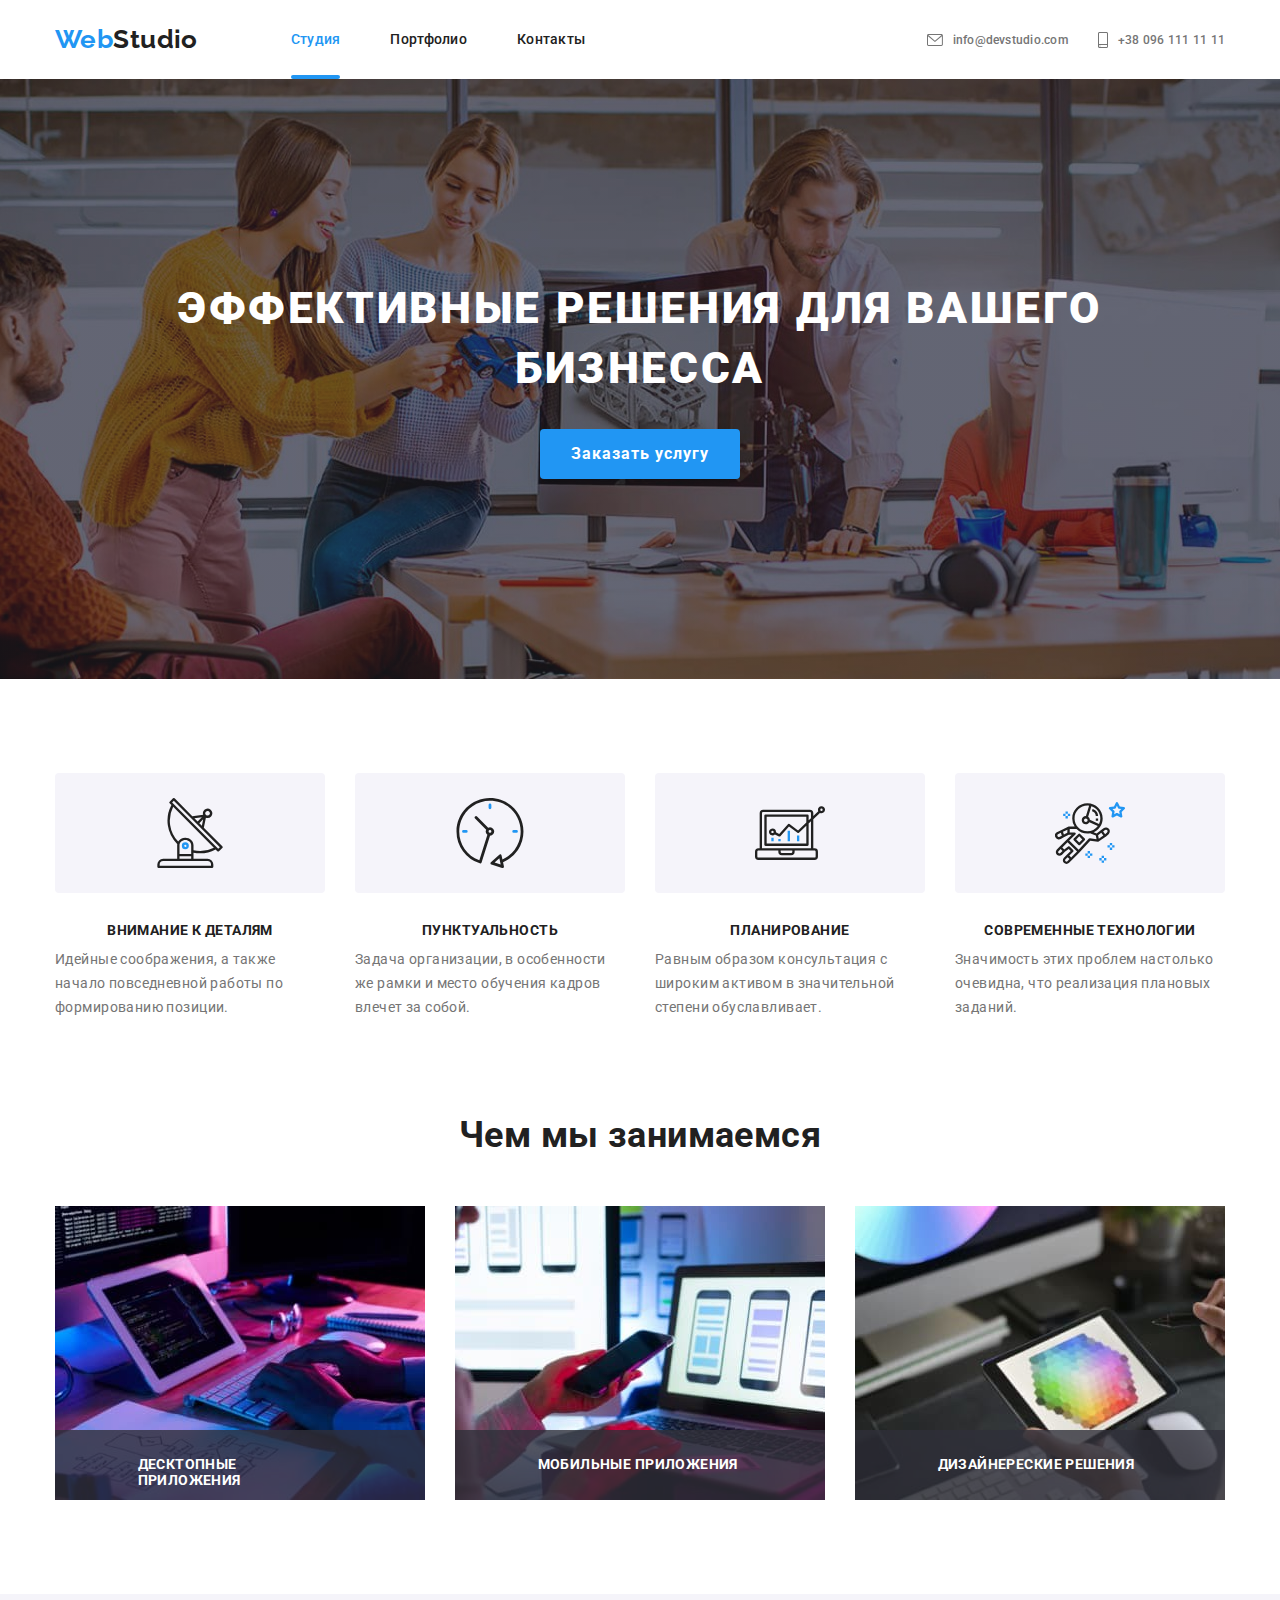
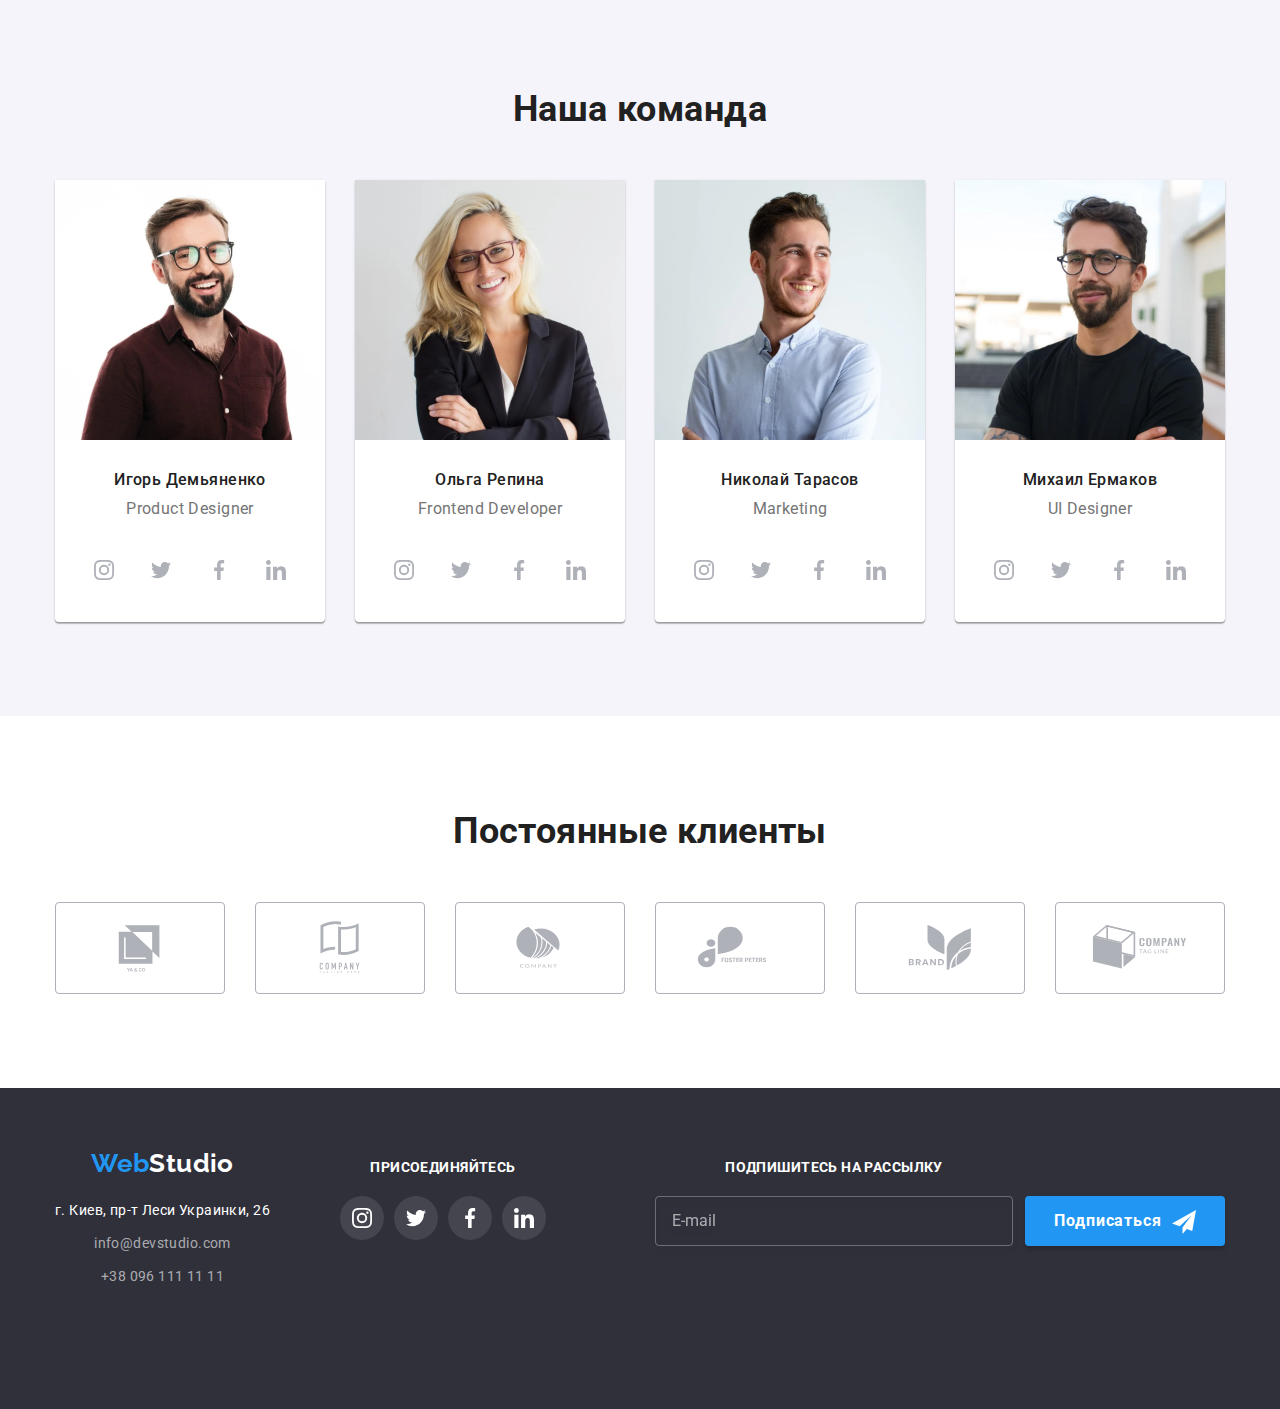
==== commit a410f80a: "change padding and margin mobile modal" ====
--- a/index.html
+++ b/index.html
@@ -50,29 +50,29 @@
             <use href="./images/symbol-defs.svg#close"></use>
         </svg>
         </button>
-        <ul class="mobile-menu__list_nav">
-            <li class="mobile-menu__item_nav">
-                <a href="./index.html" class="mobile-menu__link_nav mobile-menu__link_nav--active">Студия</a>
-            </li>
-            <li class="mobile-menu__item_nav">
-                <a href="./portfolio.html" class="mobile-menu__link_nav">Портфолио</a>
-            </li>
-            <li class="mobile-menu__item_nav">
-                <a href="" class="mobile-menu__link_nav">Контакты</a>
-            </li>
-        </ul>
-        <ul class="mobile-menu__list_contacts">
-            <li class="mobile-menu__item_contacts">
-                <a href="tel:+380961111111" class="mobile-menu__link_contacts--phone">
-                +38 096 111 11 11</a></li>
-            <li class="mobile-menu__item_contacts"><a href="mailto:info@devstudio.com" class="mobile-menu__link_contacts--mail">
+        <ul class="mobile-menu__nav-list">
+            <li class="mobile-menu__nav-item">
+                <a href="./index.html" class="mobile-menu__nav-link mobile-menu__nav-link--active">Студия</a>
+            </li>
+            <li class="mobile-menu__nav-item">
+                <a href="./portfolio.html" class="mobile-menu__nav-link">Портфолио</a>
+            </li>
+            <li class="mobile-menu__nav-item">
+                <a href="" class="mobile-menu__nav-link">Контакты</a>
+            </li>
+        </ul>
+        <ul class="mobile-menu__contacts-list">
+            <li class="mobile-menu__contacts-item">
+                <a href="tel:+380961111111" class="mobile-menu__contacts-link--phone">
+                +380961111111</a></li>
+            <li class="mobile-menu__contacts-item"><a href="mailto:info@devstudio.com" class="mobile-menu__contacts-link--mail">
                 info@devstudio.com</a>
         </ul>
-        <ul class="mobile-menu__list_soc">
-            <li class="mobile-menu__item_soc"><a href="#" class="mobile-menu__link_soc">Instagram</a></li>
-            <li class="mobile-menu__item_soc"><a href="#" class="mobile-menu__link_soc">Twitter</a></li>
-            <li class="mobile-menu__item_soc"><a href="#" class="mobile-menu__link_soc">Facebook</a></li>
-            <li class="mobile-menu__item_soc"><a href="#" class="mobile-menu__link_soc">LinkedIn</a></li>
+        <ul class="mobile-menu__soc-list">
+            <li class="mobile-menu__soc-item"><a href="#" class="mobile-menu__soc-link">Instagram</a></li>
+            <li class="mobile-menu__soc-item"><a href="#" class="mobile-menu__soc-link">Twitter</a></li>
+            <li class="mobile-menu__soc-item"><a href="#" class="mobile-menu__soc-link">Facebook</a></li>
+            <li class="mobile-menu__soc-item"><a href="#" class="mobile-menu__soc-link">LinkedIn</a></li>
         </ul>
     </div>
    </div>
@@ -415,7 +415,7 @@
 <footer class="footer">
    <div class="container">
     <div class="footer-container">
-        <div class="information">
+        <div>
         <a href="./index.html" class="logo footer-logo"><span class="logo__title">Web</span>Studio
         </a>
         <address class="footer-adress">
@@ -514,7 +514,7 @@
                 <label class="form-modal__label" for="comment">Комментарий</label>
                 <textarea class="form-modal__textarea" name="comment" id="comment" rows="10" placeholder="Введите текст"></textarea>
             </div>
-            <label class="modal-checkbox">
+                <label class="modal-checkbox">
                 <input class="modal-checkbox__input" type="checkbox" name="topic">
                 <span class="modal-checkbox__icon"></span>
                 <span class="modal-checkbox__text">Соглашаюсь с рассылкой и принимаю </span><a href="#" class="modal-checkbox__link">Условия договора</a>
--- a/css/main.min.css
+++ b/css/main.min.css
@@ -1 +1 @@
-:root{--primary-text-color: #212121;--title-text-color: #757575;--accent-color: #2196f3;--primary-white-color: #ffffff;--background-grey-color: #f5f4fa;--background-spaygrey-color: #2f303a;--icon-grey-color: #afb1b8}.visual-heading{position:absolute;width:1px;height:1px;margin:-1px;border:0;padding:0;white-space:nowrap;clip-path:inset(100%);clip:rect(0 0 0 0);overflow:hidden}img{display:block;max-width:100%;height:auto}body{margin:0;color:var(--primary-text-color);background-color:var(--primary-white-color);font-family:"Roboto",sans-serif;font-size:14px;letter-spacing:.03em}ul{list-style:none;margin:0;padding:0;border:none}.section{padding-top:94px;padding-bottom:94px}.section-title{margin-top:0;margin-bottom:50px;font-size:36px;line-height:1.17;text-align:center}.container{padding-left:15px;padding-right:15px}@media screen and (min-width: 480px){.container{width:480px;margin-left:auto;margin-right:auto}}@media screen and (min-width: 768px){.container{width:768px}}@media screen and (min-width: 1200px){.container{width:1200px}}.logo{font-family:"Raleway",sans-serif;font-weight:700;font-size:26px;line-height:1.19;text-decoration:none}.logo__title{color:var(--accent-color)}.page-header{position:relative;padding:16px 0px}@media screen and (min-width: 1200px){.page-header{padding:24px 0px}}.page-header__container{display:flex;align-items:center;justify-content:space-between}@media screen and (min-width: 768px){.page-header__container{display:flex}}@media screen and (min-width: 768px){.main-nav{display:flex;align-items:center}}.page-header__logo{color:var(--primary-text-color)}@media screen and (min-width: 768px){.page-header__logo{margin-right:88px}}@media screen and (min-width: 1200px){.page-header__logo{margin-right:93px}}.site-nav{display:none}@media screen and (min-width: 768px){.site-nav{display:flex;column-gap:50px}}.site-nave__link{display:block;position:relative;color:var(--primary-text-color);font-weight:500;line-height:1.1;letter-spacing:.02em;text-decoration:none;transition:all .2s ease-out}.site-nave__link:hover,.site-nave__link:focus{color:var(--accent-color)}.site-nave__link-active{color:var(--accent-color)}.site-nave__link-active::after{position:absolute;content:"";bottom:0;left:0;width:100%;height:4px;background-color:var(--accent-color);border-radius:2px;transform:translateY(30px)}@media screen and (min-width: 1200px){.site-nave__link-active::after{transform:translateY(32px)}}@media screen and (max-width: 767px){.page-header__button_open{top:20px;right:10px;display:flex;justify-content:center;align-items:center;width:40px;height:40px;border:0;background-color:rgba(0,0,0,0);padding:0;cursor:pointer;transition:all .2s ease-out}.page-header__button_open:hover,.page-header__button_open:focus{fill:var(--accent-color)}}@media screen and (min-width: 768px){.page-header__button_open{display:none}}.site-contacts{display:none}@media screen and (min-width: 768px){.site-contacts{display:block;margin-left:auto}}@media screen and (min-width: 1200px){.site-contacts{display:flex}}@media screen and (min-width: 768px){.site-contacts__item:not(:last-child){margin-bottom:10px}}@media screen and (min-width: 1200px){.site-contacts__item:not(:last-child){margin-bottom:0;margin-right:30px}}.site-contacts__link{padding-top:32px;padding-bottom:32px;font-weight:500;letter-spacing:.02em;text-decoration:none;transition:all .2s ease-out;color:var(--title-text-color)}@media screen and (min-width: 768px){.site-contacts__link{font-size:12px;line-height:1.16}}@media screen and (min-width: 1200px){.site-contacts__link{line-height:1.1}}.site-contacts__link:hover,.site-contacts__link:focus{color:var(--accent-color)}.site-contacts__icon{margin-right:10px;vertical-align:middle;fill:currentColor;transition:all .2s ease-out}.modal-button{min-height:50px;min-width:200px;padding:10px 15px;color:var(--primary-white-color);fill:var(--primary-white-color);background-color:var(--accent-color);font-weight:700;font-size:16px;line-height:1.88;letter-spacing:.06em;box-shadow:0px 4px 4px rgba(0,0,0,.15);border-radius:4px;border:0;cursor:pointer;transition:all .2s ease-out}.modal-button:hover,.modal-button:focus{background-color:#188ce8;border-radius:4px}.footer{padding-top:60px;padding-bottom:60px;padding-left:0;padding-right:0;background-color:var(--background-spaygrey-color)}.footer .container{text-align:center}@media screen and (min-width: 1200px){.footer .container{display:flex;align-items:baseline}}@media screen and (min-width: 768px){.footer-container{justify-content:space-evenly;display:flex;align-items:baseline}}.footer-logo{display:block;margin-bottom:20px;color:var(--primary-white-color)}.footer-adress{margin-bottom:60px}.footer-adress__item:not(:last-child){margin-bottom:9px}.footer-adress__map{display:block;margin-bottom:9px;color:var(--primary-white-color);font-style:normal;line-height:1.71;text-decoration:none}.footer-adress__link{display:block;color:rgba(255,255,255,.6);font-style:normal;line-height:1.71;text-decoration:none;transition:all .2s ease-out}.footer-adress__link:hover,.footer-adress__link:focus{color:var(--accent-color)}.footer-social{display:flex;flex-direction:column;margin-bottom:60px}@media screen and (min-width: 768px){.footer-social{margin-bottom:0}}@media screen and (min-width: 1200px){.footer-social{margin-left:70px}}.footer-social__title{margin-top:0;margin-bottom:20px;margin-left:0;margin-right:0;color:var(--primary-white-color);font-weight:700;font-size:14px;line-height:1.14;letter-spacing:.03em;text-transform:uppercase}.footer-social__list{display:flex;justify-content:center}.footer-social__item:not(:last-child){margin-right:10px}.footer-social__link{display:flex;text-decoration:none;width:44px;height:44px;align-items:center;justify-content:center;fill:var(--primary-white-color);background-color:rgba(255,255,255,.1);border-radius:50%;transition:all .2s ease-out}.footer-social__link:hover,.footer-social__link:focus{background-color:var(--accent-color);fill:var(--primary-white-color);border-radius:50%}@media screen and (min-width: 1200px){.form-container__footer{display:flex;align-items:flex-end;margin-left:auto}}.form-field{display:flex;flex-direction:column;margin-bottom:20px}@media screen and (min-width: 1200px){.form-field{margin-bottom:0;margin-right:12px}}.form-field__input{width:450px;height:50px;padding:15px 16px;color:var(--primary-white-color);background-color:rgba(0,0,0,0);border:1px solid rgba(255,255,255,.3);filter:drop-shadow(0px 4px 4px rgba(0, 0, 0, 0.15));border-radius:4px;transition:all .2s ease-out;margin-left:auto;margin-right:auto}@media screen and (max-width: 479px){.form-field__input{width:calc(100vw - 30px)}}@media screen and (min-width: 1200px){.form-field__input{width:358px}}.form-field__input:hover,.form-field__input:focus{outline:none;border:1px solid var(--accent-color);border-radius:4px}.form-field__input::placeholder{font-size:16px;line-height:1.25;color:rgba(255,255,255,.6)}.modal-button__icon{vertical-align:middle;margin-left:10px}.backdrop{position:fixed;top:0;left:0;width:100%;height:100%;background-color:rgba(0,0,0,.2);opacity:1;transition:opacity 250ms cubic-bezier(0.4, 0, 0.2, 1)}.backdrop.is-hidden{opacity:0;pointer-events:none}.backdrop.is-hidden .modal{transform:translate(-50%, -50%) scale(0.9)}@media screen and (max-width: 767px){.mobile-menu{position:fixed;top:0;left:0;width:100%;height:100%;z-index:100;overflow:auto;padding:48px 40px;background-color:var(--primary-white-color);box-shadow:0px 4px 8px rgba(0,0,0,.04),0px 2px 4px rgba(0,0,0,.08),0px 1px 3px rgba(0,0,0,.16);opacity:0;visibility:hidden;pointer-events:none;transition:all .2s ease-out}}@media screen and (min-width: 768px){.mobile-menu{display:none}}@media screen and (max-width: 767px){.is-open{opacity:1;visibility:visible;pointer-events:auto}}@media screen and (max-width: 767px){.mobile-button__icon--close{position:absolute;top:20px;right:15px;width:40px;height:40px;padding:0;background-color:rgba(0,0,0,0);border:0;cursor:pointer;transition:all .2s ease-out}.mobile-button__icon--close:hover,.mobile-button__icon--close:focus{fill:var(--accent-color)}}.mobile-menu__list_nav{margin-bottom:302px}.mobile-menu__item_nav:not(:last-child){margin-bottom:32px}.mobile-menu__link_nav{text-decoration:none;font-weight:500;font-size:40px;line-height:1.18;letter-spacing:.02em;color:var(--primary-text-color)}.mobile-menu__link_nav--active{color:var(--accent-color)}.mobile-menu__list_contacts{margin-bottom:64px}.mobile-menu__item_contacts:not(:last-child){margin-bottom:32px}.mobile-menu__link_contacts--phone{text-decoration:none;font-weight:500;font-size:34px;line-height:1.18;letter-spacing:.02em;color:var(--accent-color)}.mobile-menu__link_contacts--mail{text-decoration:none;font-weight:500;font-size:24px;line-height:1.17;letter-spacing:.02em;color:var(--title-text-color)}.mobile-menu__list_soc{display:flex}.mobile-menu__item_soc:not(:last-child){border-right:1px solid rgba(33,33,33,.2);padding-right:10px}.mobile-menu__item_soc:not(:first-child){padding-left:10px}.mobile-menu__link_soc{text-decoration:none;font-weight:500;font-size:18px;line-height:1.22;letter-spacing:.02em;color:var(--accent-color)}.section-hero{max-width:1920px;max-height:600px;background-repeat:no-repeat;background-position:center;background-size:cover;background-color:#c4c4c4;background-image:linear-gradient(rgba(47, 48, 58, 0.4), rgba(47, 48, 58, 0.4)),url("../images/hero/mobile/bagraund-sm.jpg")}@media(min-device-pixel-ratio: 2),(min-resolution: 192dpi),(min-resolution: 2dppx){.section-hero{background-image:linear-gradient(rgba(47, 48, 58, 0.4), rgba(47, 48, 58, 0.4)),url("../images/hero/mobile/bagraund-sm@2x.jpg")}}@media screen and (min-width: 768px){.section-hero{background-image:linear-gradient(rgba(47, 48, 58, 0.4), rgba(47, 48, 58, 0.4)),url("../images/hero/tablet/bagraund-md.jpg")}}@media screen and (min-width: 768px)and (min-device-pixel-ratio: 2),screen and (min-width: 768px)and (min-resolution: 192dpi),screen and (min-width: 768px)and (min-resolution: 2dppx){.section-hero{background-image:linear-gradient(rgba(47, 48, 58, 0.4), rgba(47, 48, 58, 0.4)),url("../images/hero/tablet/bagraund-md@2x.jpg")}}@media screen and (min-width: 1200px){.section-hero{background-image:linear-gradient(rgba(47, 48, 58, 0.4), rgba(47, 48, 58, 0.4)),url("../images/hero/desctop/bagraund-lg.jpg")}}@media screen and (min-width: 1200px)and (min-device-pixel-ratio: 2),screen and (min-width: 1200px)and (min-resolution: 192dpi),screen and (min-width: 1200px)and (min-resolution: 2dppx){.section-hero{background-image:linear-gradient(rgba(47, 48, 58, 0.4), rgba(47, 48, 58, 0.4)),url("../images/hero/desctop/bagraund-lg@2x.jpg")}}.section-hero__container{padding-top:118px;padding-bottom:118px;text-align:center}@media screen and (min-width: 480px){.section-hero__container{width:480px}}@media screen and (min-width: 768px){.section-hero__container{width:768px}}@media screen and (min-width: 1200px){.section-hero__container{width:1200px;padding-top:200px;padding-bottom:200px}}.section-hero__title{margin-top:0;margin-bottom:30px;color:var(--primary-white-color);font-weight:900;font-size:25px;line-height:1.65;letter-spacing:.06em;text-transform:uppercase}@media screen and (min-width: 1200px){.section-hero__title{font-size:44px;line-height:1.36}}.modal{position:relative;top:50%;left:50%;width:100%;height:100%;max-width:450px;max-height:609px;padding:40px;overflow:auto;transform:translate(-50%, -50%);background-color:var(--primary-white-color);box-shadow:0px 1px 3px rgba(0,0,0,.12),0px 1px 1px rgba(0,0,0,.14),0px 2px 1px rgba(0,0,0,.2);transition:transform 250ms cubic-bezier(0.4, 0, 0.2, 1);transform:translate(-50%, -50%) scale(1);border-radius:4px;text-align:center}@media screen and (min-width: 1200px){.modal{max-width:528px;max-height:580px}}.button-close{position:absolute;top:10px;right:10px;display:flex;justify-content:center;align-items:center;width:30px;height:30px;border:1px solid rgba(0,0,0,.1);border-radius:50%;background-color:rgba(0,0,0,0);padding:0;cursor:pointer;transition:all .2s ease-out}.button-close:hover,.button-close:focus{fill:var(--accent-color)}.modal__title{margin-top:0;margin-bottom:12px;font-size:20px;line-height:1.15;color:var(--primary-text-color)}.form-modal{display:flex;flex-direction:column;position:relative;width:370px;margin-bottom:10px}@media screen and (min-width: 1200px){.form-modal{width:450px}}.form-modal__label{margin-bottom:4px;font-style:normal;font-weight:400;font-size:12px;line-height:1.17;letter-spacing:.01em;text-align:start;color:var(--title-text-color)}.form-modal__input{height:40px;padding-left:42px;border:1px solid rgba(33,33,33,.2);border-radius:4px;transition:all .2s ease-out}.form-modal__input:focus,.form-modal__input:hover{outline:none;border:1px solid var(--accent-color);border-radius:4px}@media screen and (max-width: 479px){.form-modal__input{width:calc(100vw - 80px)}}.form-modal__icon{position:absolute;top:50%;left:12px;transition:all .2s ease-out}.form-modal__input:focus~.form-modal__icon,.form-modal__input:hover~.form-modal__icon{fill:var(--accent-color)}.form-modal__textarea{height:120px;resize:none;padding:12px 16px;margin-bottom:20px;border:1px solid rgba(33,33,33,.2);border-radius:4px;transition:all .2s ease-out}.form-modal__textarea:hover,.form-modal__textarea:focus{outline:none;border:1px solid var(--accent-color);border-radius:4px}.form-modal__textarea::placeholder{font-size:14px;line-height:1.14;letter-spacing:.01em;color:rgba(117,117,117,.5)}@media screen and (max-width: 479px){.form-modal__textarea{width:calc(100vw - 80px)}}.modal-checkbox{display:flex;align-items:center;justify-content:center;margin-bottom:30px;margin-right:auto;margin-left:auto;max-width:425px}.modal-checkbox__input{position:absolute;width:1px;height:1px;margin:-1px;border:0;padding:0;white-space:nowrap;clip-path:inset(100%);clip:rect(0 0 0 0);overflow:hidden;margin-right:7px}.modal-checkbox__icon{display:inline-block;width:16px;height:15px;margin-right:7px;border:2px solid var(--primary-text-color);border-radius:2px;cursor:pointer}.modal-checkbox__input:checked+.modal-checkbox__icon{border-color:rgba(0,0,0,0);background-color:var(--accent-color);background-image:url("../images/vector.svg");background-size:contain;background-origin:border-box;background-repeat:no-repeat;transition:all .2s ease-out}.modal-checkbox__text{font-weight:400;font-size:12px;line-height:1.17;margin-right:2px;color:var(--title-text-color);cursor:pointer}@media screen and (min-width: 1200px){.modal-checkbox__text{font-size:14px;line-height:1.7}}.modal-checkbox__link{text-decoration:underline;font-style:normal;font-weight:400;font-size:12px;line-height:1.17;color:var(--accent-color)}@media screen and (min-width: 1200px){.modal-checkbox__link{font-size:14px;line-height:1.7}}.section-peculiarities{padding-bottom:47px}.section-peculiarities__list{display:flex;flex-wrap:wrap;gap:30px}@media screen and (min-width: 768px){.section-peculiarities__item{width:calc((100% - 60px)/2);justify-content:center;align-items:center}}@media screen and (min-width: 1200px){.section-peculiarities__item{width:calc((100% - 90px)/4);justify-content:center;align-items:center}}.section-peculiarities__icon{display:flex;height:120px;align-items:center;justify-content:center;margin-bottom:30px;border-radius:4px;background-color:var(--background-grey-color)}.section-peculiarities__title{margin-top:0;margin-bottom:10px;text-align:center;color:var(--primary-text-color);font-size:14px;line-height:1.1;text-transform:uppercase}.section-peculiarities__text{margin-top:0;margin-bottom:0;color:var(--title-text-color);line-height:1.71}.section-work{padding-top:47px}@media screen and (max-width: 1199px){.section-work{display:none}}.work{display:flex;gap:30px}.work-action{position:relative}.work-action::before{position:absolute;content:"";width:370px;height:70px;bottom:0;left:0;background-color:rgba(47,48,58,.8)}.work-action__text{position:absolute;width:205px;height:16px;left:50%;top:251px;transform:translate(-50%, 0);margin:0;padding:0;font-weight:700;line-height:1.14;text-transform:uppercase;color:var(--primary-white-color)}.team{background-color:var(--background-grey-color)}@media screen and (min-width: 768px){.team__list{display:flex;flex-wrap:wrap;gap:30px}}.team__item{background-color:var(--primary-white-color);box-shadow:0px 1px 3px rgba(0,0,0,.12),0px 1px 1px rgba(0,0,0,.14),0px 2px 1px rgba(0,0,0,.2);text-align:center;border-radius:0px 0px 4px 4px}@media screen and (min-width: 1200px){.team__item{max-width:calc((100% - 90px)/4)}}@media screen and (max-width: 767px){.team__item:not(:last-child){margin-bottom:30px}}.team__name{padding-top:30px;padding-bottom:10px;margin-top:0px;margin-bottom:0px;color:var(--primary-text-color);font-weight:500;font-size:16px;line-height:1.19}.team__job{padding-bottom:30px;margin-top:0;margin-bottom:0;color:var(--title-text-color);font-size:16px;line-height:1.19}.team__link{display:inline-flex;text-decoration:none;width:44px;height:44px;align-items:center;justify-content:center;margin-bottom:30px;fill:var(--icon-grey-color);transition:all .2s ease-out;border-radius:50%}.team__link:not(:last-child){margin-right:10px}.team__link:hover,.team__link:focus{background-color:var(--accent-color);fill:var(--primary-white-color);border-radius:50%;border:0}.clients{display:flex;flex-wrap:wrap;gap:30px;margin:0;padding:0;border:none}.clients__list{width:calc((100% - 30px)/2);height:92px;border:0}@media screen and (min-width: 768px){.clients__list{width:226px}}@media screen and (min-width: 1200px){.clients__list{width:170px}}.clients__link{display:flex;text-decoration:none;width:100%;height:100%;align-items:center;justify-content:center;border:1px solid var(--icon-grey-color);border-radius:4px;fill:var(--icon-grey-color);transition:all .2s ease-out}.clients__link:hover,.clients__link:focus{fill:var(--accent-color);border:1px solid var(--accent-color)}/*# sourceMappingURL=main.min.css.map */+:root{--primary-text-color: #212121;--title-text-color: #757575;--accent-color: #2196f3;--primary-white-color: #ffffff;--background-grey-color: #f5f4fa;--background-spaygrey-color: #2f303a;--icon-grey-color: #afb1b8}.visual-heading{position:absolute;width:1px;height:1px;margin:-1px;border:0;padding:0;white-space:nowrap;clip-path:inset(100%);clip:rect(0 0 0 0);overflow:hidden}img{display:block;max-width:100%;height:auto}body{margin:0;color:var(--primary-text-color);background-color:var(--primary-white-color);font-family:"Roboto",sans-serif;font-size:14px;letter-spacing:.03em}ul{list-style:none;margin:0;padding:0;border:none}.section{padding-top:94px;padding-bottom:94px}.section-title{margin-top:0;margin-bottom:50px;font-size:36px;line-height:1.17;text-align:center}.container{padding-left:15px;padding-right:15px}@media screen and (min-width: 480px){.container{width:480px;margin-left:auto;margin-right:auto}}@media screen and (min-width: 768px){.container{width:768px}}@media screen and (min-width: 1200px){.container{width:1200px}}.logo{font-family:"Raleway",sans-serif;font-weight:700;font-size:26px;line-height:1.19;text-decoration:none}.logo__title{color:var(--accent-color)}.page-header{position:relative;padding:16px 0px}@media screen and (min-width: 1200px){.page-header{padding:24px 0px}}.page-header__container{display:flex;align-items:center;justify-content:space-between}@media screen and (min-width: 768px){.page-header__container{display:flex}}@media screen and (min-width: 768px){.main-nav{display:flex;align-items:center}}.page-header__logo{color:var(--primary-text-color)}@media screen and (min-width: 768px){.page-header__logo{margin-right:88px}}@media screen and (min-width: 1200px){.page-header__logo{margin-right:93px}}.site-nav{display:none}@media screen and (min-width: 768px){.site-nav{display:flex;column-gap:50px}}.site-nave__link{display:block;position:relative;color:var(--primary-text-color);font-weight:500;line-height:1.1;letter-spacing:.02em;text-decoration:none;transition:all .2s ease-out}.site-nave__link:hover,.site-nave__link:focus{color:var(--accent-color)}.site-nave__link-active{color:var(--accent-color)}.site-nave__link-active::after{position:absolute;content:"";bottom:0;left:0;width:100%;height:4px;background-color:var(--accent-color);border-radius:2px;transform:translateY(30px)}@media screen and (min-width: 1200px){.site-nave__link-active::after{transform:translateY(32px)}}@media screen and (max-width: 767px){.page-header__button_open{top:20px;right:10px;display:flex;justify-content:center;align-items:center;width:40px;height:40px;border:0;background-color:rgba(0,0,0,0);padding:0;cursor:pointer;transition:all .2s ease-out}.page-header__button_open:hover,.page-header__button_open:focus{fill:var(--accent-color)}}@media screen and (min-width: 768px){.page-header__button_open{display:none}}.site-contacts{display:none}@media screen and (min-width: 768px){.site-contacts{display:block;margin-left:auto}}@media screen and (min-width: 1200px){.site-contacts{display:flex}}@media screen and (min-width: 768px){.site-contacts__item:not(:last-child){margin-bottom:10px}}@media screen and (min-width: 1200px){.site-contacts__item:not(:last-child){margin-bottom:0;margin-right:30px}}.site-contacts__link{padding-top:32px;padding-bottom:32px;font-weight:500;letter-spacing:.02em;text-decoration:none;transition:all .2s ease-out;color:var(--title-text-color)}@media screen and (min-width: 768px){.site-contacts__link{font-size:12px;line-height:1.16}}@media screen and (min-width: 1200px){.site-contacts__link{line-height:1.1}}.site-contacts__link:hover,.site-contacts__link:focus{color:var(--accent-color)}.site-contacts__icon{margin-right:10px;vertical-align:middle;fill:currentColor;transition:all .2s ease-out}.modal-button{min-height:50px;min-width:200px;padding:10px 15px;color:var(--primary-white-color);fill:var(--primary-white-color);background-color:var(--accent-color);font-weight:700;font-size:16px;line-height:1.88;letter-spacing:.06em;box-shadow:0px 4px 4px rgba(0,0,0,.15);border-radius:4px;border:0;cursor:pointer;transition:all .2s ease-out}.modal-button:hover,.modal-button:focus{background-color:#188ce8;border-radius:4px}.footer{padding-top:60px;padding-bottom:60px;padding-left:0;padding-right:0;background-color:var(--background-spaygrey-color)}.footer .container{text-align:center}@media screen and (min-width: 1200px){.footer .container{display:flex;align-items:baseline}}@media screen and (max-width: 767px){.footer-adress{margin-bottom:30px}}@media screen and (min-width: 768px){.footer-container{justify-content:space-around;display:flex;align-items:baseline;margin-bottom:60px}}.footer-logo{display:block;margin-bottom:20px;color:var(--primary-white-color)}.footer-adress__item:not(:last-child){margin-bottom:9px}.footer-adress__map{display:block;margin-bottom:9px;color:var(--primary-white-color);font-style:normal;line-height:1.71;text-decoration:none}.footer-adress__link{display:block;color:rgba(255,255,255,.6);font-style:normal;line-height:1.71;text-decoration:none;transition:all .2s ease-out}.footer-adress__link:hover,.footer-adress__link:focus{color:var(--accent-color)}.footer-social{display:flex;flex-direction:column;margin-bottom:60px}@media screen and (min-width: 768px){.footer-social{margin-bottom:0}}@media screen and (min-width: 1200px){.footer-social{margin-left:70px}}.footer-social__title{margin-top:0;margin-bottom:20px;margin-left:0;margin-right:0;color:var(--primary-white-color);font-weight:700;font-size:14px;line-height:1.14;letter-spacing:.03em;text-transform:uppercase}.footer-social__list{display:flex;justify-content:center}.footer-social__item:not(:last-child){margin-right:10px}.footer-social__link{display:flex;text-decoration:none;width:44px;height:44px;align-items:center;justify-content:center;fill:var(--primary-white-color);background-color:rgba(255,255,255,.1);border-radius:50%;transition:all .2s ease-out}.footer-social__link:hover,.footer-social__link:focus{background-color:var(--accent-color);fill:var(--primary-white-color);border-radius:50%}@media screen and (min-width: 1200px){.form-container__footer{display:flex;align-items:flex-end;margin-left:auto}}.form-field{display:flex;flex-direction:column;margin-bottom:20px}@media screen and (min-width: 1200px){.form-field{margin-bottom:0;margin-right:12px}}.form-field__input{width:450px;height:50px;padding:15px 16px;color:var(--primary-white-color);background-color:rgba(0,0,0,0);border:1px solid rgba(255,255,255,.3);filter:drop-shadow(0px 4px 4px rgba(0, 0, 0, 0.15));border-radius:4px;transition:all .2s ease-out;margin-left:auto;margin-right:auto}@media screen and (max-width: 479px){.form-field__input{width:calc(100vw - 30px)}}@media screen and (min-width: 1200px){.form-field__input{width:358px}}.form-field__input:hover,.form-field__input:focus{outline:none;border:1px solid var(--accent-color);border-radius:4px}.form-field__input::placeholder{font-size:16px;line-height:1.25;color:rgba(255,255,255,.6)}.modal-button__icon{vertical-align:middle;margin-left:10px}.backdrop{position:fixed;top:0;left:0;width:100%;height:100%;background-color:rgba(0,0,0,.2);opacity:1;transition:opacity 250ms cubic-bezier(0.4, 0, 0.2, 1)}.backdrop.is-hidden{opacity:0;pointer-events:none}.backdrop.is-hidden .modal{transform:translate(-50%, -50%) scale(0.9)}@media screen and (max-width: 767px){.mobile-menu{position:fixed;top:0;left:0;width:100%;height:100%;z-index:100;overflow:auto;padding:48px 40px;background-color:var(--primary-white-color);box-shadow:0px 4px 8px rgba(0,0,0,.04),0px 2px 4px rgba(0,0,0,.08),0px 1px 3px rgba(0,0,0,.16);opacity:0;visibility:hidden;pointer-events:none;transition:all .2s ease-out}}@media screen and (min-width: 768px){.mobile-menu{display:none}}@media screen and (max-width: 767px){.is-open{opacity:1;visibility:visible;pointer-events:auto}}@media screen and (max-width: 767px){.mobile-button__icon--close{position:absolute;top:20px;right:15px;width:40px;height:40px;padding:0;background-color:rgba(0,0,0,0);border:0;cursor:pointer;transition:all .2s ease-out}.mobile-button__icon--close:hover,.mobile-button__icon--close:focus{fill:var(--accent-color)}}.mobile-menu__nav-list{margin-bottom:302px}.mobile-menu__nav-item:not(:last-child){margin-bottom:32px}.mobile-menu__nav-link{text-decoration:none;font-weight:500;font-size:40px;line-height:1.18;letter-spacing:.02em;color:var(--primary-text-color);transition:all .2s ease-out}.mobile-menu__nav-link:hover,.mobile-menu__nav-link:focus{color:var(--accent-color)}.mobile-menu__nav-link--active{color:var(--accent-color)}.mobile-menu__contacts-list{margin-bottom:64px}.mobile-menu__contacts-item:not(:last-child){margin-bottom:32px}.mobile-menu__contacts-link--phone{text-decoration:none;font-weight:500;font-size:34px;line-height:1.18;letter-spacing:.02em;color:var(--accent-color);transition:all .2s ease-out}.mobile-menu__contacts-link--phone:hover,.mobile-menu__contacts-link--phone:focus{background-color:#188ce8}.mobile-menu__contacts-link--mail{text-decoration:none;font-weight:500;font-size:24px;line-height:1.17;letter-spacing:.02em;color:var(--title-text-color);transition:all .2s ease-out}.mobile-menu__contacts-link--mail:hover,.mobile-menu__contacts-link--mail:focus{color:var(--accent-color)}.mobile-menu__soc-list{display:flex;flex-wrap:wrap}.mobile-menu__soc-item{padding-bottom:10px}.mobile-menu__soc-item:not(:last-child){border-right:1px solid rgba(33,33,33,.2);padding-right:10px}.mobile-menu__soc-item:not(:first-child){padding-left:10px}@media screen and (max-width: 389px){.mobile-menu__soc-item:nth-child(2n+1){padding-left:0}}.mobile-menu__soc-link{text-decoration:none;font-weight:500;font-size:18px;line-height:1.22;letter-spacing:.02em;color:var(--accent-color);transition:all .2s ease-out}.mobile-menu__soc-link:hover,.mobile-menu__soc-link:focus{background-color:#188ce8}.section-hero{max-width:1920px;max-height:600px;background-repeat:no-repeat;background-position:center;background-size:cover;background-color:#c4c4c4;background-image:linear-gradient(rgba(47, 48, 58, 0.4), rgba(47, 48, 58, 0.4)),url("../images/hero/mobile/bagraund-sm.jpg")}@media(min-device-pixel-ratio: 2),(min-resolution: 192dpi),(min-resolution: 2dppx){.section-hero{background-image:linear-gradient(rgba(47, 48, 58, 0.4), rgba(47, 48, 58, 0.4)),url("../images/hero/mobile/bagraund-sm@2x.jpg")}}@media screen and (min-width: 768px){.section-hero{background-image:linear-gradient(rgba(47, 48, 58, 0.4), rgba(47, 48, 58, 0.4)),url("../images/hero/tablet/bagraund-md.jpg")}}@media screen and (min-width: 768px)and (min-device-pixel-ratio: 2),screen and (min-width: 768px)and (min-resolution: 192dpi),screen and (min-width: 768px)and (min-resolution: 2dppx){.section-hero{background-image:linear-gradient(rgba(47, 48, 58, 0.4), rgba(47, 48, 58, 0.4)),url("../images/hero/tablet/bagraund-md@2x.jpg")}}@media screen and (min-width: 1200px){.section-hero{background-image:linear-gradient(rgba(47, 48, 58, 0.4), rgba(47, 48, 58, 0.4)),url("../images/hero/desctop/bagraund-lg.jpg")}}@media screen and (min-width: 1200px)and (min-device-pixel-ratio: 2),screen and (min-width: 1200px)and (min-resolution: 192dpi),screen and (min-width: 1200px)and (min-resolution: 2dppx){.section-hero{background-image:linear-gradient(rgba(47, 48, 58, 0.4), rgba(47, 48, 58, 0.4)),url("../images/hero/desctop/bagraund-lg@2x.jpg")}}.section-hero__container{padding-top:118px;padding-bottom:118px;text-align:center}@media screen and (min-width: 480px){.section-hero__container{width:480px}}@media screen and (min-width: 768px){.section-hero__container{width:768px}}@media screen and (min-width: 1200px){.section-hero__container{width:1200px;padding-top:200px;padding-bottom:200px}}.section-hero__title{margin-top:0;margin-bottom:30px;color:var(--primary-white-color);font-weight:900;font-size:25px;line-height:1.65;letter-spacing:.06em;text-transform:uppercase}@media screen and (min-width: 1200px){.section-hero__title{font-size:44px;line-height:1.36}}.modal{position:relative;top:50%;left:50%;width:100%;height:100%;max-width:450px;max-height:609px;padding:40px;overflow:auto;transform:translate(-50%, -50%);background-color:var(--primary-white-color);box-shadow:0px 1px 3px rgba(0,0,0,.12),0px 1px 1px rgba(0,0,0,.14),0px 2px 1px rgba(0,0,0,.2);transition:transform 250ms cubic-bezier(0.4, 0, 0.2, 1);transform:translate(-50%, -50%) scale(1);border-radius:4px;text-align:center}@media screen and (min-width: 1200px){.modal{max-width:528px;max-height:580px}}.button-close{position:absolute;top:10px;right:10px;display:flex;justify-content:center;align-items:center;width:30px;height:30px;border:1px solid rgba(0,0,0,.1);border-radius:50%;background-color:rgba(0,0,0,0);padding:0;cursor:pointer;transition:all .2s ease-out}.button-close:hover,.button-close:focus{fill:var(--accent-color)}.modal__title{margin-top:0;margin-bottom:12px;font-size:20px;line-height:1.15;color:var(--primary-text-color)}.form-modal{display:flex;flex-direction:column;position:relative;margin-bottom:10px}@media screen and (min-width: 1200px){.form-modal{width:450px}}.form-modal__label{margin-bottom:4px;font-style:normal;font-weight:400;font-size:12px;line-height:1.17;letter-spacing:.01em;text-align:start;color:var(--title-text-color)}.form-modal__input{height:40px;padding-left:42px;border:1px solid rgba(33,33,33,.2);border-radius:4px;transition:all .2s ease-out}.form-modal__input:focus,.form-modal__input:hover{outline:none;border:1px solid var(--accent-color);border-radius:4px}@media screen and (max-width: 479px){.form-modal__input{width:calc(100vw - 80px)}}.form-modal__icon{position:absolute;top:50%;left:12px;transition:all .2s ease-out}.form-modal__input:focus~.form-modal__icon,.form-modal__input:hover~.form-modal__icon{fill:var(--accent-color)}.form-modal__textarea{height:120px;resize:none;padding:12px 16px;margin-bottom:20px;border:1px solid rgba(33,33,33,.2);border-radius:4px;transition:all .2s ease-out}.form-modal__textarea:hover,.form-modal__textarea:focus{outline:none;border:1px solid var(--accent-color);border-radius:4px}.form-modal__textarea::placeholder{font-size:14px;line-height:1.14;letter-spacing:.01em;color:rgba(117,117,117,.5)}@media screen and (max-width: 479px){.form-modal__textarea{width:calc(100vw - 80px)}}.modal-checkbox{display:block;margin-bottom:30px;max-width:425px}@media screen and (max-width: 1199px){.modal-checkbox{text-align:start}}.modal-checkbox__input{position:absolute;width:1px;height:1px;margin:-1px;border:0;padding:0;white-space:nowrap;clip-path:inset(100%);clip:rect(0 0 0 0);overflow:hidden;margin-right:7px}.modal-checkbox__icon{display:inline-block;width:16px;height:15px;border:2px solid var(--primary-text-color);border-radius:2px;cursor:pointer}.modal-checkbox__input:checked+.modal-checkbox__icon{border-color:rgba(0,0,0,0);background-color:var(--accent-color);background-image:url("../images/vector.svg");background-size:contain;background-origin:border-box;background-repeat:no-repeat;transition:all .2s ease-out}.modal-checkbox__text{font-size:12px;line-height:1.17;margin-right:2px;color:var(--title-text-color);cursor:pointer}@media screen and (min-width: 1200px){.modal-checkbox__text{font-size:14px;line-height:1.7}}.modal-checkbox__link{text-decoration:underline;font-style:normal;font-weight:400;font-size:12px;line-height:1.17;color:var(--accent-color)}@media screen and (min-width: 1200px){.modal-checkbox__link{font-size:14px;line-height:1.7}}.section-peculiarities{padding-bottom:47px}.section-peculiarities__list{display:flex;flex-wrap:wrap;gap:30px}@media screen and (min-width: 768px){.section-peculiarities__item{width:calc((100% - 60px)/2);justify-content:center;align-items:center}}@media screen and (min-width: 1200px){.section-peculiarities__item{width:calc((100% - 90px)/4);justify-content:center;align-items:center}}.section-peculiarities__icon{display:flex;height:120px;align-items:center;justify-content:center;margin-bottom:30px;border-radius:4px;background-color:var(--background-grey-color)}.section-peculiarities__title{margin-top:0;margin-bottom:10px;text-align:center;color:var(--primary-text-color);font-size:14px;line-height:1.1;text-transform:uppercase}.section-peculiarities__text{margin-top:0;margin-bottom:0;color:var(--title-text-color);line-height:1.71}.section-work{padding-top:47px}@media screen and (max-width: 1199px){.section-work{display:none}}.work{display:flex;gap:30px}.work-action{position:relative}.work-action::before{position:absolute;content:"";width:370px;height:70px;bottom:0;left:0;background-color:rgba(47,48,58,.8)}.work-action__text{position:absolute;width:205px;height:16px;left:50%;top:251px;transform:translate(-50%, 0);margin:0;padding:0;font-weight:700;line-height:1.14;text-transform:uppercase;color:var(--primary-white-color)}.team{background-color:var(--background-grey-color)}@media screen and (min-width: 768px){.team__list{display:flex;flex-wrap:wrap;gap:30px}}.team__item{background-color:var(--primary-white-color);box-shadow:0px 1px 3px rgba(0,0,0,.12),0px 1px 1px rgba(0,0,0,.14),0px 2px 1px rgba(0,0,0,.2);text-align:center;border-radius:0px 0px 4px 4px}@media screen and (min-width: 1200px){.team__item{max-width:calc((100% - 90px)/4)}}@media screen and (max-width: 767px){.team__item:not(:last-child){margin-bottom:30px}}.team__name{padding-top:30px;padding-bottom:10px;margin-top:0px;margin-bottom:0px;color:var(--primary-text-color);font-weight:500;font-size:16px;line-height:1.19}.team__job{padding-bottom:30px;margin-top:0;margin-bottom:0;color:var(--title-text-color);font-size:16px;line-height:1.19}.team__link{display:inline-flex;text-decoration:none;width:44px;height:44px;align-items:center;justify-content:center;margin-bottom:30px;fill:var(--icon-grey-color);transition:all .2s ease-out;border-radius:50%}.team__link:not(:last-child){margin-right:10px}.team__link:hover,.team__link:focus{background-color:var(--accent-color);fill:var(--primary-white-color);border-radius:50%;border:0}.clients{display:flex;flex-wrap:wrap;gap:30px;margin:0;padding:0;border:none}.clients__list{width:calc((100% - 30px)/2);height:92px;border:0}@media screen and (min-width: 768px){.clients__list{width:226px}}@media screen and (min-width: 1200px){.clients__list{width:170px}}.clients__link{display:flex;text-decoration:none;width:100%;height:100%;align-items:center;justify-content:center;border:1px solid var(--icon-grey-color);border-radius:4px;fill:var(--icon-grey-color);transition:all .2s ease-out}.clients__link:hover,.clients__link:focus{fill:var(--accent-color);border:1px solid var(--accent-color)}/*# sourceMappingURL=main.min.css.map */